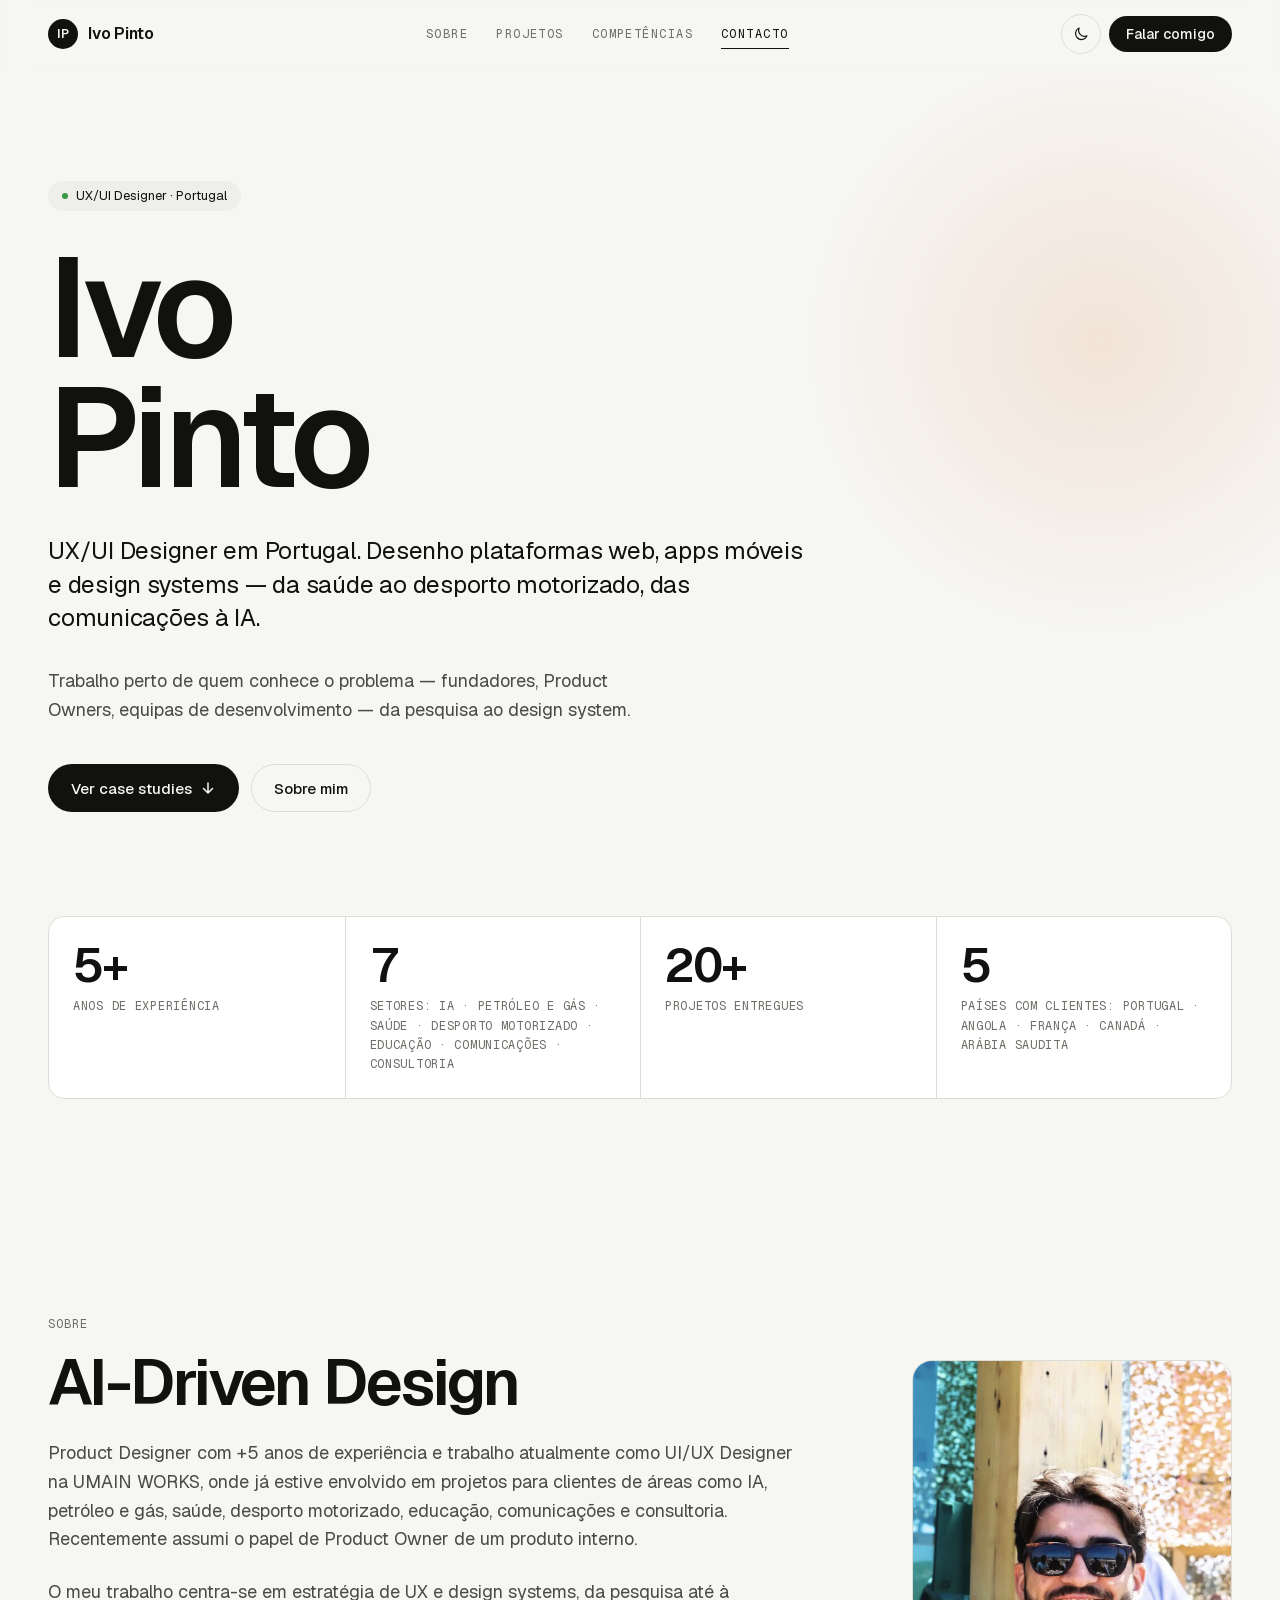
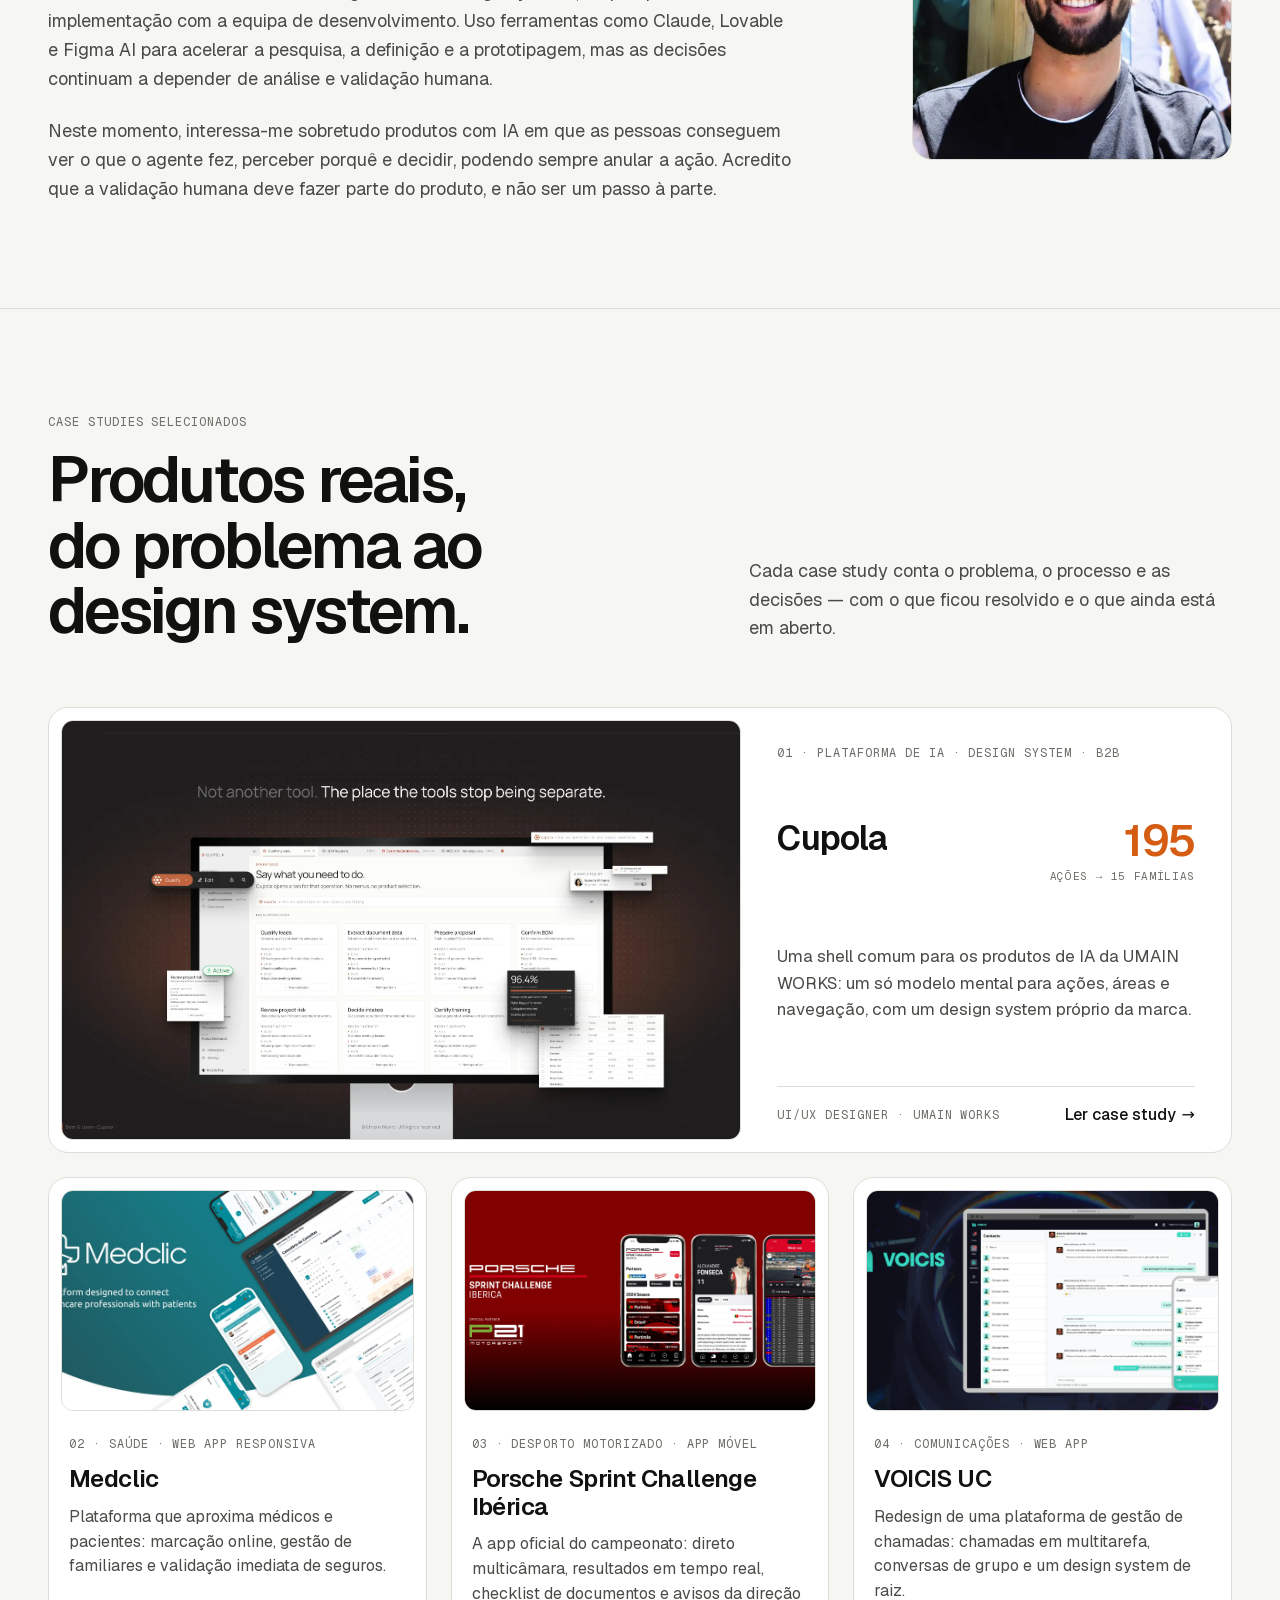
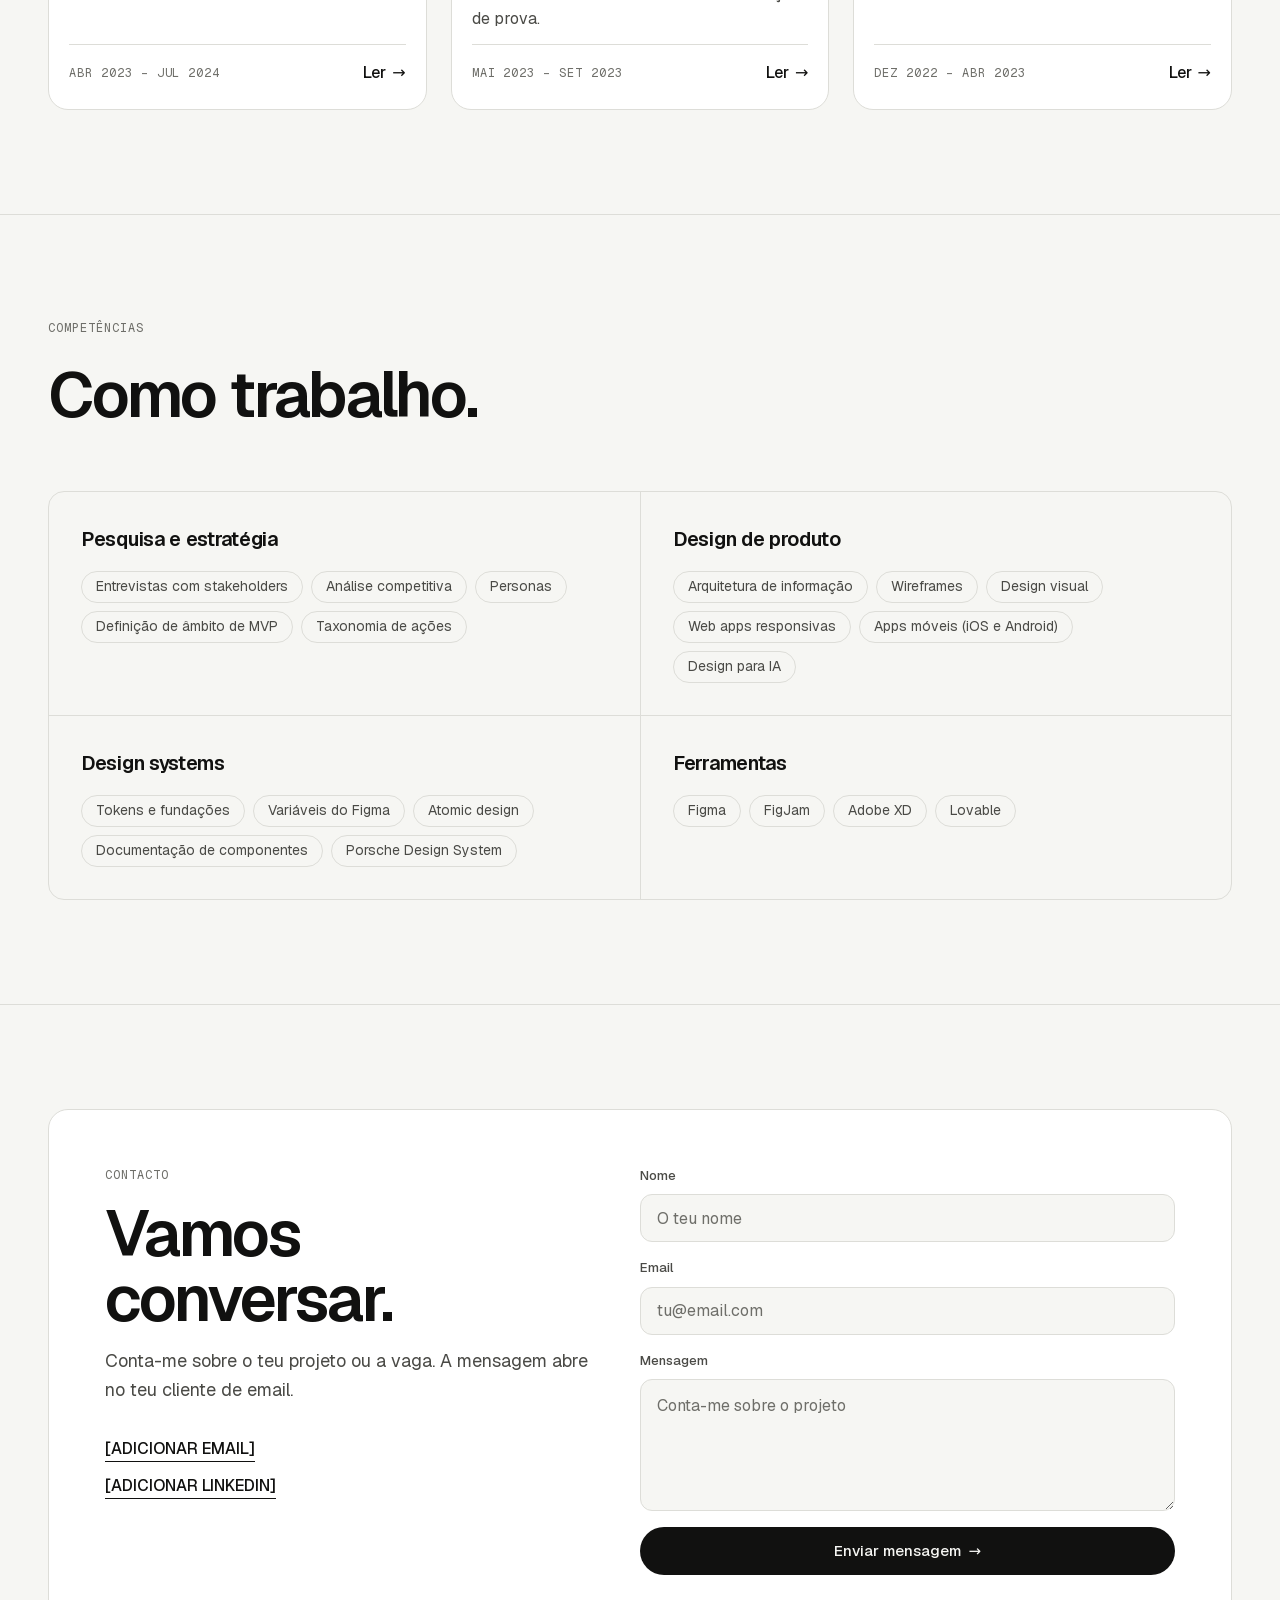
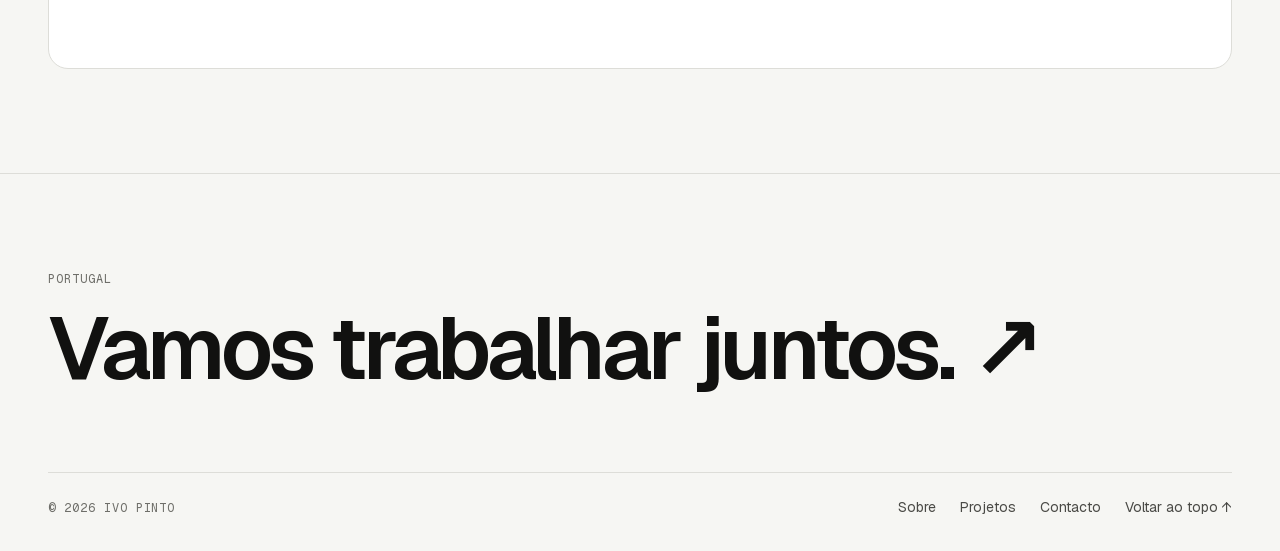
==== index.html @ 8e7e4ae0 "Indicadores do topo: países com clientes no lugar do Cupola Co-Authored-By: Claude Opus 5.5 <noreply" ====
<!doctype html>
<html lang="pt-PT">
<head>
  <meta charset="utf-8">
  <meta name="viewport" content="width=device-width, initial-scale=1">
  <title>Ivo Pinto — UX/UI Designer</title>
  <meta name="description" content="Portfólio de Ivo Pinto, UX/UI Designer em Portugal. Case studies de produto, plataformas e design systems.">
  <meta name="theme-color" content="#0A0A0A" media="(prefers-color-scheme: dark)">
  <meta name="theme-color" content="#F6F6F3" media="(prefers-color-scheme: light)">
  <meta property="og:title" content="Ivo Pinto — UX/UI Designer">
  <meta property="og:description" content="Case studies de produto, plataformas e design systems.">
  <meta property="og:type" content="website">
  <meta property="og:image" content="assets/img/cupola/01-capa.webp">
  <link rel="icon" href="assets/img/favicon.svg" type="image/svg+xml">
  <link rel="preload" href="assets/fonts/geist-latin.woff2" as="font" type="font/woff2" crossorigin>
  <script>
    document.documentElement.classList.add("js");
    try { var t = localStorage.getItem("theme"); if (t) document.documentElement.setAttribute("data-theme", t); } catch (e) {}
  </script>
  <link rel="stylesheet" href="assets/css/style.css">
</head>
<body>
  <a class="skip-link" href="#conteudo">Saltar para o conteúdo</a>
  <div class="progress" aria-hidden="true"></div>

  <header class="site-header">
    <nav class="nav container" aria-label="Principal">
      <a class="brand" href="index.html" aria-label="Ivo Pinto — início">
        <span class="brand__mark" aria-hidden="true">IP</span>
        <span>Ivo Pinto</span>
      </a>
      <ul class="nav__links" id="menu">
        <li><a href="#sobre">Sobre</a></li>
        <li><a href="#projetos">Projetos</a></li>
        <li><a href="#competencias">Competências</a></li>
        <li><a href="#contacto">Contacto</a></li>
      </ul>
      <div class="nav__actions">
        <button class="btn btn--icon theme-toggle" type="button" aria-label="Mudar tema">
          <svg class="icon-sun" viewBox="0 0 24 24" fill="none" stroke="currentColor" stroke-width="1.6" stroke-linecap="round" aria-hidden="true"><circle cx="12" cy="12" r="4"/><path d="M12 2v2M12 20v2M4.9 4.9l1.4 1.4M17.7 17.7l1.4 1.4M2 12h2M20 12h2M4.9 19.1l1.4-1.4M17.7 6.3l1.4-1.4"/></svg>
          <svg class="icon-moon" viewBox="0 0 24 24" fill="none" stroke="currentColor" stroke-width="1.6" stroke-linecap="round" stroke-linejoin="round" aria-hidden="true"><path d="M20 14.5A8 8 0 0 1 9.5 4a8 8 0 1 0 10.5 10.5Z"/></svg>
        </button>
        <button class="btn btn--icon menu-toggle" type="button" aria-controls="menu" aria-expanded="false" aria-label="Abrir menu">
          <svg viewBox="0 0 24 24" fill="none" stroke="currentColor" stroke-width="1.6" stroke-linecap="round" aria-hidden="true"><path d="M4 8h16M4 16h16"/></svg>
        </button>
        <a class="btn btn--primary btn--sm nav__cta" href="#contacto">Falar comigo</a>
      </div>
    </nav>
  </header>

  <main id="conteudo">
    <!-- Hero -->
    <section class="hero" aria-labelledby="hero-title">
      <div class="hero__glow" aria-hidden="true"></div>
      <div class="container hero__inner">
        <span class="badge rise" style="--d:.05s"><span class="dot" aria-hidden="true"></span>UX/UI Designer · Portugal</span>
        <h1 class="display" id="hero-title">
          <span class="line rise" style="--d:.12s">Ivo</span>
          <span class="line rise" style="--d:.22s">Pinto</span>
        </h1>
        <p class="lead hero__sub rise" style="--d:.34s">UX/UI Designer em Portugal. Desenho plataformas web, apps móveis e design systems — da saúde ao desporto motorizado, das comunicações à IA.</p>
        <p class="body-lg hero__desc rise" style="--d:.42s">Trabalho perto de quem conhece o problema — fundadores, Product Owners, equipas de desenvolvimento — da pesquisa ao design system.</p>
        <div class="hero__ctas rise" style="--d:.5s">
          <a class="btn btn--primary" href="#projetos">Ver case studies
            <svg viewBox="0 0 16 16" fill="none" stroke="currentColor" stroke-width="1.5" stroke-linecap="round" stroke-linejoin="round" aria-hidden="true"><path d="M8 3v10M3.5 8.5 8 13l4.5-4.5"/></svg>
          </a>
          <a class="btn btn--ghost" href="#sobre">Sobre mim</a>
        </div>

        <div class="reveal">
          <dl class="stats">
            <div class="stat"><dt class="stat__label">Anos de experiência</dt><dd class="stat__num">5+</dd></div>
            <div class="stat"><dt class="stat__label">Setores: IA · petróleo e gás · saúde · desporto motorizado · educação · comunicações · consultoria</dt><dd class="stat__num">7</dd></div>
            <div class="stat"><dt class="stat__label">Projetos entregues</dt><dd class="stat__num">20+</dd></div>
            <div class="stat"><dt class="stat__label">Países com clientes: Portugal · Angola · França · Canadá · Arábia Saudita</dt><dd class="stat__num">5</dd></div>
          </dl>
        </div>
      </div>
    </section>

    <!-- Sobre -->
    <section class="section" id="sobre" aria-labelledby="sobre-title">
      <div class="container about">
        <div class="about__text reveal">
          <p class="eyebrow">Sobre</p>
          <h2 class="h1" id="sobre-title">AI-Driven Design</h2>
          <p class="body-lg">Product Designer com +5 anos de experiência e trabalho atualmente como UI/UX Designer na UMAIN WORKS, onde já estive envolvido em projetos para clientes de áreas como IA, petróleo e gás, saúde, desporto motorizado, educação, comunicações e consultoria. Recentemente assumi o papel de Product Owner de um produto interno.</p>
          <p class="body-lg">O meu trabalho centra-se em estratégia de UX e design systems, da pesquisa até à implementação com a equipa de desenvolvimento. Uso ferramentas como Claude, Lovable e Figma AI para acelerar a pesquisa, a definição e a prototipagem, mas as decisões continuam a depender de análise e validação humana.</p>
          <p class="body-lg">Neste momento, interessa-me sobretudo produtos com IA em que as pessoas conseguem ver o que o agente fez, perceber porquê e decidir, podendo sempre anular a ação. Acredito que a validação humana deve fazer parte do produto, e não ser um passo à parte.</p>
        </div>
        <figure class="about__photo reveal" style="--d:.1s">
          <img src="assets/img/ivo-pinto.webp" width="960" height="1200" loading="lazy" decoding="async" alt="Ivo Pinto, a sorrir, de óculos de sol e t-shirt escura, ao ar livre.">
        </figure>
      </div>
    </section>

    <!-- Projetos -->
    <section class="section" id="projetos" aria-labelledby="projetos-title">
      <div class="container">
        <div class="section__head section__head--split reveal">
          <div>
            <p class="eyebrow">Case studies selecionados</p>
            <h2 class="h1" id="projetos-title" style="margin-top:16px">Produtos reais, do problema ao design system.</h2>
          </div>
          <p class="body-lg">Cada case study conta o problema, o processo e as decisões — com o que ficou resolvido e o que ainda está em aberto.</p>
        </div>

        <div class="projects">
          <a class="project-card project-card--feature reveal" href="projetos/cupola.html">
            <div class="project-card__media">
              <img src="assets/img/cupola/09-ia-plataforma.webp" width="1920" height="1080" loading="lazy" decoding="async"
                   alt="Ecrã do Cupola com o pedido «Say what you need to do», os módulos disponíveis e um painel com 96,4% de confiança.">
            </div>
            <div class="project-card__body">
              <div class="project-card__top">
                <p class="label">01 · Plataforma de IA · Design system · B2B</p>
              </div>
              <div class="project-card__top">
                <h3 class="project-card__title">Cupola</h3>
                <div class="project-card__metric"><strong>195</strong><span>ações → 15 famílias</span></div>
              </div>
              <p class="project-card__desc">Uma shell comum para os produtos de IA da UMAIN WORKS: um só modelo mental para ações, áreas e navegação, com um design system próprio da marca.</p>
              <div class="project-card__foot">
                <span class="label">UI/UX Designer · UMAIN WORKS</span>
                <span class="link-arrow project-card__cta">Ler case study <span class="arrow" aria-hidden="true">→</span></span>
              </div>
            </div>
          </a>

          <a class="project-card project-card--compact reveal" href="projetos/medclic.html" style="--d:.05s">
            <div class="project-card__media">
              <img src="assets/img/medclic/01-capa.webp" width="1920" height="960" loading="lazy" decoding="async"
                   alt="Capa do Medclic com ecrãs da plataforma em portátil, tablet e telemóvel.">
            </div>
            <div class="project-card__body">
              <p class="label">02 · Saúde · Web app responsiva</p>
              <h3 class="project-card__title">Medclic</h3>
              <p class="project-card__desc">Plataforma que aproxima médicos e pacientes: marcação online, gestão de familiares e validação imediata de seguros.</p>
              <div class="project-card__foot">
                <span class="label">Abr 2023 – Jul 2024</span>
                <span class="link-arrow project-card__cta">Ler <span class="arrow" aria-hidden="true">→</span></span>
              </div>
            </div>
          </a>

          <a class="project-card project-card--compact reveal" href="projetos/porsche-sprint-challenge.html" style="--d:.1s">
            <div class="project-card__media">
              <img src="assets/img/porsche/01-capa.webp" width="1920" height="1005" loading="lazy" decoding="async"
                   alt="Capa do Porsche Sprint Challenge Ibérica com três ecrãs da app sobre fundo vermelho.">
            </div>
            <div class="project-card__body">
              <p class="label">03 · Desporto motorizado · App móvel</p>
              <h3 class="project-card__title">Porsche Sprint Challenge Ibérica</h3>
              <p class="project-card__desc">A app oficial do campeonato: direto multicâmara, resultados em tempo real, checklist de documentos e avisos da direção de prova.</p>
              <div class="project-card__foot">
                <span class="label">Mai 2023 – Set 2023</span>
                <span class="link-arrow project-card__cta">Ler <span class="arrow" aria-hidden="true">→</span></span>
              </div>
            </div>
          </a>

          <a class="project-card project-card--compact reveal" href="projetos/voicis.html" style="--d:.15s">
            <div class="project-card__media">
              <img src="assets/img/voicis/01-capa.webp" width="1909" height="985" loading="lazy" decoding="async"
                   alt="Capa do VOICIS com a nova interface num portátil e num telemóvel.">
            </div>
            <div class="project-card__body">
              <p class="label">04 · Comunicações · Web app</p>
              <h3 class="project-card__title">VOICIS UC</h3>
              <p class="project-card__desc">Redesign de uma plataforma de gestão de chamadas: chamadas em multitarefa, conversas de grupo e um design system de raiz.</p>
              <div class="project-card__foot">
                <span class="label">Dez 2022 – Abr 2023</span>
                <span class="link-arrow project-card__cta">Ler <span class="arrow" aria-hidden="true">→</span></span>
              </div>
            </div>
          </a>
        </div>
      </div>
    </section>

    <!-- Competências -->
    <section class="section" id="competencias" aria-labelledby="competencias-title">
      <div class="container">
        <div class="section__head reveal">
          <p class="eyebrow">Competências</p>
          <h2 class="h1" id="competencias-title">Como trabalho.</h2>
        </div>
        <div class="capabilities reveal">
          <div class="cap">
            <h3 class="cap__title">Pesquisa e estratégia</h3>
            <ul>
              <li class="tag">Entrevistas com stakeholders</li>
              <li class="tag">Análise competitiva</li>
              <li class="tag">Personas</li>
              <li class="tag">Definição de âmbito de MVP</li>
              <li class="tag">Taxonomia de ações</li>
            </ul>
          </div>
          <div class="cap">
            <h3 class="cap__title">Design de produto</h3>
            <ul>
              <li class="tag">Arquitetura de informação</li>
              <li class="tag">Wireframes</li>
              <li class="tag">Design visual</li>
              <li class="tag">Web apps responsivas</li>
              <li class="tag">Apps móveis (iOS e Android)</li>
              <li class="tag">Design para IA</li>
            </ul>
          </div>
          <div class="cap">
            <h3 class="cap__title">Design systems</h3>
            <ul>
              <li class="tag">Tokens e fundações</li>
              <li class="tag">Variáveis do Figma</li>
              <li class="tag">Atomic design</li>
              <li class="tag">Documentação de componentes</li>
              <li class="tag">Porsche Design System</li>
            </ul>
          </div>
          <div class="cap">
            <h3 class="cap__title">Ferramentas</h3>
            <ul>
              <li class="tag">Figma</li>
              <li class="tag">FigJam</li>
              <li class="tag">Adobe XD</li>
              <li class="tag">Lovable</li>
            </ul>
          </div>
        </div>
      </div>
    </section>

    <!-- Contacto -->
    <section class="section" id="contacto" aria-labelledby="contacto-title">
      <div class="container">
        <div class="contact reveal">
          <div class="contact__intro">
            <p class="eyebrow">Contacto</p>
            <h2 class="h1" id="contacto-title">Vamos conversar.</h2>
            <p class="body-lg">Conta-me sobre o teu projeto ou a vaga. A mensagem abre no teu cliente de email.</p>
            <!-- EDITAR: substituir pelos teus links reais -->
            <ul class="contact__list">
              <li><a href="#" data-placeholder>[ADICIONAR EMAIL]</a></li>
              <li><a href="#" data-placeholder>[ADICIONAR LINKEDIN]</a></li>
            </ul>
          </div>
          <!-- EDITAR: colocar o teu email em data-email -->
          <form class="form" data-email="" novalidate>
            <label class="field">Nome
              <input name="nome" type="text" autocomplete="name" required placeholder="O teu nome">
            </label>
            <label class="field">Email
              <input name="email" type="email" autocomplete="email" required placeholder="tu@email.com">
            </label>
            <label class="field">Mensagem
              <textarea name="mensagem" rows="4" required placeholder="Conta-me sobre o projeto"></textarea>
            </label>
            <button class="btn btn--primary" type="submit">Enviar mensagem <span aria-hidden="true">→</span></button>
            <p class="form__status" role="status" aria-live="polite"></p>
          </form>
        </div>
      </div>
    </section>
  </main>

  <footer class="site-footer">
    <div class="container">
      <p class="eyebrow">Portugal</p>
      <a class="footer__big" href="#contacto">Vamos trabalhar juntos. <span aria-hidden="true">↗</span></a>
      <div class="footer__bar">
        <span class="label">© <span data-year>2026</span> Ivo Pinto</span>
        <ul class="footer__nav">
          <li><a href="#sobre">Sobre</a></li>
          <li><a href="#projetos">Projetos</a></li>
          <li><a href="#contacto">Contacto</a></li>
          <li><a href="#conteudo">Voltar ao topo ↑</a></li>
        </ul>
      </div>
    </div>
  </footer>

  <script src="assets/js/main.js" defer></script>
</body>
</html>
---- assets/css/style.css ----
/* ==========================================================================
   Ivo Pinto — Portfólio
   Tokens do design system (Claude Design · "Fundamentos e componentes" v1.0)
   ========================================================================== */

@font-face {
  font-family: "Geist";
  font-style: normal;
  font-weight: 400 700;
  font-display: swap;
  src: url("../fonts/geist-latin.woff2") format("woff2");
  unicode-range: U+0000-00FF, U+0131, U+0152-0153, U+02BB-02BC, U+02C6, U+02DA, U+02DC, U+0304, U+0308, U+0329, U+2000-206F, U+20AC, U+2122, U+2191, U+2193, U+2212, U+2215, U+FEFF, U+FFFD;
}
@font-face {
  font-family: "Geist";
  font-style: normal;
  font-weight: 400 700;
  font-display: swap;
  src: url("../fonts/geist-latin-ext.woff2") format("woff2");
  unicode-range: U+0100-02BA, U+02BD-02C5, U+02C7-02CC, U+02CE-02D7, U+02DD-02FF, U+0304, U+0308, U+0329, U+1D00-1DBF, U+1E00-1E9F, U+1EF2-1EFF, U+2020, U+20A0-20AB, U+20AD-20C4, U+2113, U+2C60-2C7F, U+A720-A7FF;
}
@font-face {
  font-family: "Geist Mono";
  font-style: normal;
  font-weight: 400 500;
  font-display: swap;
  src: url("../fonts/geist-mono-latin.woff2") format("woff2");
  unicode-range: U+0000-00FF, U+0131, U+0152-0153, U+02BB-02BC, U+02C6, U+02DA, U+02DC, U+0304, U+0308, U+0329, U+2000-206F, U+20AC, U+2122, U+2191, U+2193, U+2212, U+2215, U+FEFF, U+FFFD;
}
@font-face {
  font-family: "Geist Mono";
  font-style: normal;
  font-weight: 400 500;
  font-display: swap;
  src: url("../fonts/geist-mono-latin-ext.woff2") format("woff2");
  unicode-range: U+0100-02BA, U+02BD-02C5, U+02C7-02CC, U+02CE-02D7, U+02DD-02FF, U+0304, U+0308, U+0329, U+1D00-1DBF, U+1E00-1E9F, U+1EF2-1EFF, U+2020, U+20A0-20AB, U+20AD-20C4, U+2113, U+2C60-2C7F, U+A720-A7FF;
}

/* ---------- Tokens: escuro (por omissão) ---------- */
:root {
  color-scheme: dark;
  --bg: #0A0A0A;
  --surface: #141413;
  --surface2: #1C1C1A;
  --line: #262624;
  --muted: #8E8E89;
  --text2: #B0B0AA;
  --fg: #EDEDEA;
  --inv: #0A0A0A;
  --accent: #F0874A;
  --accent: oklch(0.74 0.16 45);
  --ok: #5FD07A;
  --ok: oklch(0.78 0.16 145);

  --font-sans: "Geist", system-ui, -apple-system, "Segoe UI", sans-serif;
  --font-mono: "Geist Mono", ui-monospace, "SFMono-Regular", Menlo, monospace;

  /* Espaçamento base 4px: 4, 8, 12, 16, 24, 32, 48, 64, 104 */
  --s1: 4px; --s2: 8px; --s3: 12px; --s4: 16px; --s5: 24px;
  --s6: 32px; --s7: 48px; --s8: 64px; --s9: 104px;

  --maxw: 1200px;
  --gutter: 16px;
  --pad: clamp(20px, 4vw, 48px);
  --header-h: 68px;

  --r-sm: 6px; --r-md: 12px; --r-lg: 16px; --r-xl: 20px; --r-pill: 999px;
  --ease: cubic-bezier(.2, .7, .2, 1);
}

/* ---------- Tokens: claro ---------- */
@media (prefers-color-scheme: light) {
  :root:not([data-theme="dark"]) {
    color-scheme: light;
    --bg: #F6F6F3; --surface: #FFFFFF; --surface2: #EEEEEA; --line: #DDDDD8;
    --muted: #6E6E69; --text2: #4A4A46; --fg: #111110; --inv: #F6F6F3;
    --accent: #CC6127; --accent: oklch(0.62 0.17 45);
    --ok: #2E9A4E; --ok: oklch(0.6 0.15 145);
  }
}
:root[data-theme="light"] {
  color-scheme: light;
  --bg: #F6F6F3; --surface: #FFFFFF; --surface2: #EEEEEA; --line: #DDDDD8;
  --muted: #6E6E69; --text2: #4A4A46; --fg: #111110; --inv: #F6F6F3;
  --accent: #CC6127; --accent: oklch(0.62 0.17 45);
  --ok: #2E9A4E; --ok: oklch(0.6 0.15 145);
}

/* ---------- Base ---------- */
*, *::before, *::after { box-sizing: border-box; }
html { -webkit-text-size-adjust: 100%; scroll-behavior: smooth; scroll-padding-top: calc(var(--header-h) + 24px); }
body {
  margin: 0;
  background: var(--bg);
  color: var(--fg);
  font-family: var(--font-sans);
  font-size: 16px;
  line-height: 1.55;
  -webkit-font-smoothing: antialiased;
  text-rendering: optimizeLegibility;
  transition: background-color .3s, color .3s;
  overflow-x: hidden;
}
img, video { display: block; max-width: 100%; height: auto; }
h1, h2, h3, h4, h5, h6, p, ul, ol, figure, blockquote { margin: 0; }
ul, ol { padding: 0; }
a { color: inherit; text-decoration: none; }
button { font: inherit; color: inherit; }
::selection { background: var(--accent); color: #0A0A0A; }

:focus-visible { outline: 2px solid var(--accent); outline-offset: 3px; border-radius: 4px; }

.skip-link {
  position: absolute; left: var(--s4); top: -100px; z-index: 100;
  padding: var(--s3) var(--s4); border-radius: var(--r-pill);
  background: var(--fg); color: var(--inv); font-weight: 500;
}
.skip-link:focus { top: var(--s4); }

.sr-only {
  position: absolute; width: 1px; height: 1px; padding: 0; margin: -1px;
  overflow: hidden; clip: rect(0 0 0 0); white-space: nowrap; border: 0;
}

.container { width: 100%; max-width: calc(var(--maxw) + 2 * var(--pad)); margin: 0 auto; padding-inline: var(--pad); }

/* ---------- Tipografia ---------- */
.label, .eyebrow {
  font-family: var(--font-mono);
  font-size: 12px;
  letter-spacing: 0.08em;
  text-transform: uppercase;
  color: var(--muted);
  font-weight: 400;
}
.display { font-size: clamp(56px, 11vw, 148px); font-weight: 600; letter-spacing: -0.045em; line-height: 0.92; }
.h1 { font-size: clamp(36px, 5.2vw, 64px); font-weight: 600; letter-spacing: -0.035em; line-height: 1.02; text-wrap: balance; }
.h2 { font-size: 24px; font-weight: 600; letter-spacing: -0.02em; line-height: 1.25; }
.lead { font-size: clamp(19px, 2vw, 24px); line-height: 1.4; letter-spacing: -0.01em; color: var(--fg); text-wrap: pretty; }
.body-lg { font-size: 18px; line-height: 1.6; color: var(--text2); text-wrap: pretty; }
.muted { color: var(--muted); }

/* ---------- Botões ---------- */
.btn {
  display: inline-flex; align-items: center; justify-content: center; gap: var(--s2);
  height: 48px; padding: 0 22px; border-radius: var(--r-pill);
  font-size: 15px; font-weight: 500; line-height: 1; white-space: nowrap;
  border: 1px solid transparent; cursor: pointer;
  transition: background-color .2s, color .2s, border-color .2s, transform .2s var(--ease);
}
.btn svg { width: 16px; height: 16px; flex: none; }
.btn--primary { background: var(--fg); color: var(--inv); }
.btn--primary:hover { background: var(--accent); color: #0A0A0A; }
.btn--ghost { border-color: var(--line); color: var(--fg); background: transparent; }
.btn--ghost:hover { border-color: var(--fg); }
.btn--sm { height: 36px; padding: 0 16px; font-size: 14px; }
.btn--icon { width: 40px; height: 40px; padding: 0; border-color: var(--line); background: transparent; }
.btn--icon:hover { border-color: var(--fg); }

.link-arrow { display: inline-flex; align-items: center; gap: 6px; font-weight: 500; }
.link-arrow .arrow { transition: transform .25s var(--ease); }
.link-arrow:hover { color: var(--accent); }
.link-arrow:hover .arrow { transform: translateX(3px); }

/* ---------- Tags ---------- */
.tag {
  display: inline-flex; align-items: center; height: 32px; padding: 0 14px;
  border-radius: var(--r-pill); border: 1px solid var(--line);
  font-size: 14px; color: var(--text2); background: transparent;
}
.badge {
  display: inline-flex; align-items: center; gap: var(--s2); height: 30px; padding: 0 14px;
  border-radius: var(--r-pill); background: var(--surface2); font-size: 13px; color: var(--fg);
}
.dot { width: 6px; height: 6px; border-radius: var(--r-pill); background: var(--ok); flex: none; }

/* ---------- Header / navegação ---------- */
.progress {
  position: fixed; inset: 0 0 auto 0; height: 2px; z-index: 60;
  background: var(--accent); transform-origin: 0 50%; transform: scaleX(0);
}
.site-header {
  position: sticky; top: 0; z-index: 50;
  background: color-mix(in srgb, var(--bg) 82%, transparent);
  -webkit-backdrop-filter: saturate(140%) blur(14px);
  backdrop-filter: saturate(140%) blur(14px);
  border-bottom: 1px solid transparent;
  transition: border-color .3s, background-color .3s;
}
.site-header.is-scrolled { border-bottom-color: var(--line); }
.nav { height: var(--header-h); display: flex; align-items: center; justify-content: space-between; gap: var(--s4); }
.brand { display: inline-flex; align-items: center; gap: 10px; font-weight: 600; letter-spacing: -0.01em; font-size: 16px; }
.brand__mark {
  width: 30px; height: 30px; border-radius: var(--r-pill); background: var(--fg); color: var(--inv);
  display: inline-flex; align-items: center; justify-content: center; font-size: 12px; font-weight: 600; letter-spacing: 0;
}
.nav__links { display: flex; gap: 28px; list-style: none; }
.nav__links a {
  position: relative; display: inline-block; padding: 6px 0;
  font-family: var(--font-mono); font-size: 12px; letter-spacing: 0.12em; text-transform: uppercase; color: var(--muted);
  transition: color .2s;
}
.nav__links a::after {
  content: ""; position: absolute; left: 0; right: 0; bottom: 0; height: 1px; background: currentColor;
  transform: scaleX(0); transform-origin: left; transition: transform .3s var(--ease);
}
.nav__links a:hover, .nav__links a[aria-current="true"], .nav__links a[aria-current="page"] { color: var(--fg); }
.nav__links a:hover::after, .nav__links a[aria-current="true"]::after, .nav__links a[aria-current="page"]::after { transform: scaleX(1); }
.nav__actions { display: flex; align-items: center; gap: var(--s2); }
.theme-toggle .icon-sun { display: none; }
.theme-toggle .icon-moon { display: block; }
:root[data-theme="dark"] .theme-toggle .icon-sun { display: block; }
:root[data-theme="dark"] .theme-toggle .icon-moon { display: none; }
.theme-toggle svg, .menu-toggle svg { width: 18px; height: 18px; }
.menu-toggle { display: none; }

@media (max-width: 860px) {
  .nav__links {
    position: fixed; inset: var(--header-h) 0 auto 0; z-index: 49;
    flex-direction: column; gap: 0; padding: var(--s2) var(--pad) var(--s6);
    background: var(--bg); border-bottom: 1px solid var(--line);
    visibility: hidden; opacity: 0; transform: translateY(-8px);
    transition: opacity .25s, transform .25s var(--ease), visibility 0s .25s;
  }
  .nav__links a { display: block; padding: var(--s4) 0; font-size: 14px; border-bottom: 1px solid var(--line); }
  .nav__links a::after { display: none; }
  .nav.is-open .nav__links { visibility: visible; opacity: 1; transform: none; transition: opacity .25s, transform .25s var(--ease); }
  .menu-toggle { display: inline-flex; }
  .nav__cta { display: none; }
}

/* ---------- Secções ---------- */
.section { padding-block: clamp(72px, 10vw, var(--s9)); }
.section + .section { border-top: 1px solid var(--line); }
.section__head { display: grid; gap: var(--s5); margin-bottom: clamp(40px, 6vw, 64px); }
@media (min-width: 900px) {
  .section__head--split { grid-template-columns: minmax(0, 1.4fr) minmax(0, 1fr); align-items: end; }
}

/* ---------- Hero ---------- */
.hero { position: relative; padding-top: clamp(48px, 9vw, 112px); padding-bottom: clamp(56px, 8vw, 96px); overflow: clip; }
.hero__glow {
  position: absolute; z-index: -1; pointer-events: none;
  width: min(820px, 90vw); aspect-ratio: 1; right: -18%; top: -12%;
  border-radius: 50%;
  background: radial-gradient(closest-side, color-mix(in oklch, var(--accent) 22%, transparent), transparent 72%);
  opacity: .55; filter: blur(10px);
  animation: glow 14s ease-in-out infinite alternate;
}
@keyframes glow { to { transform: translate(-6%, 8%) scale(1.08); } }
.hero__inner { display: flex; flex-direction: column; gap: clamp(24px, 3vw, 32px); }
.hero .display .line { display: block; }
.hero__inner > .badge { align-self: flex-start; }
.hero__sub { max-width: 760px; }
.hero__desc { max-width: 620px; }
.hero__ctas { display: flex; flex-wrap: wrap; gap: var(--s3); margin-top: var(--s2); }

/* Faixa de números */
.stats {
  display: grid; grid-template-columns: repeat(4, minmax(0, 1fr));
  border: 1px solid var(--line); border-radius: var(--r-lg); overflow: hidden;
  margin-top: clamp(48px, 6vw, 72px); background: var(--surface);
}
.stat { padding: var(--s5); display: flex; flex-direction: column; gap: var(--s2); min-width: 0; }
.stat + .stat { border-left: 1px solid var(--line); }
.stat__num { order: -1; margin: 0; font-size: clamp(36px, 4vw, 48px); font-weight: 600; letter-spacing: -0.03em; line-height: 1; font-variant-numeric: tabular-nums; }
.stat__label { font-family: var(--font-mono); font-size: 12px; letter-spacing: 0.06em; text-transform: uppercase; color: var(--muted); line-height: 1.6; }
.stats__caption { margin-top: var(--s3); font-size: 13px; color: var(--muted); }
@media (max-width: 760px) {
  .stats { grid-template-columns: repeat(2, minmax(0, 1fr)); }
  .stat:nth-child(3) { border-left: 0; }
  .stat:nth-child(n+3) { border-top: 1px solid var(--line); }
}

/* ---------- Cards de projeto ---------- */
.projects { display: grid; gap: var(--s5); grid-template-columns: repeat(12, minmax(0, 1fr)); }
.project-card {
  grid-column: span 12;
  display: grid; gap: var(--s5);
  padding: 12px 12px var(--s5);
  border: 1px solid var(--line); border-radius: var(--r-xl); background: var(--surface);
  transition: border-color .25s, transform .35s var(--ease);
}
.project-card:hover { border-color: var(--muted); transform: translateY(-3px); }
.project-card__media { overflow: hidden; border-radius: var(--r-md); border: 1px solid var(--line); aspect-ratio: 16 / 9; background: var(--surface2); }
.project-card__media img { width: 100%; height: 100%; object-fit: cover; transition: transform .8s var(--ease); }
.project-card:hover .project-card__media img { transform: scale(1.025); }
.project-card__body { display: grid; gap: var(--s3); padding: 0 var(--s3); }
.project-card__top { display: flex; justify-content: space-between; align-items: flex-start; gap: var(--s4); }
.project-card__title { font-size: clamp(26px, 3vw, 34px); font-weight: 600; letter-spacing: -0.025em; line-height: 1.15; }
.project-card__metric { text-align: right; flex: none; }
.project-card__metric strong { display: block; color: var(--accent); font-size: clamp(32px, 3.6vw, 44px); font-weight: 600; letter-spacing: -0.03em; line-height: 1; }
.project-card__metric span { font-family: var(--font-mono); font-size: 11px; letter-spacing: 0.06em; text-transform: uppercase; color: var(--muted); }
.project-card__desc { color: var(--text2); font-size: 17px; max-width: 720px; }
.project-card__foot {
  display: flex; justify-content: space-between; align-items: center; gap: var(--s4); flex-wrap: wrap;
  border-top: 1px solid var(--line); padding-top: var(--s4); margin-top: var(--s2);
}
.project-card__cta { color: var(--fg); }
.project-card:hover .project-card__cta { color: var(--accent); }
.project-card:hover .project-card__cta .arrow { transform: translateX(3px); }
@media (min-width: 960px) {
  .project-card--feature { grid-template-columns: minmax(0, 1.5fr) minmax(0, 1fr); align-items: stretch; padding: 12px; }
  .project-card--feature .project-card__media { aspect-ratio: auto; min-height: 420px; }
  .project-card--feature .project-card__body { padding: var(--s5) var(--s5) var(--s3) var(--s3); align-content: space-between; }
}
@media (min-width: 960px) {
  .project-card--compact { grid-column: span 4; }
}
.project-card--compact .project-card__title { font-size: 24px; }
.project-card--compact .project-card__desc { font-size: 16px; }
.project-card--compact { grid-template-rows: auto 1fr; }
.project-card--compact .project-card__body { padding: 0 var(--s2); display: flex; flex-direction: column; gap: var(--s3); }
.project-card--compact .project-card__foot { margin-top: auto; }
.project-card--compact .project-card__media { aspect-ratio: 16 / 10; }
.project-card--soon {
  grid-column: span 12; padding: var(--s6); min-height: 160px;
  display: flex; align-items: center; justify-content: space-between; gap: var(--s4); flex-wrap: wrap;
  border: 1px dashed var(--line); border-radius: var(--r-xl);
  background: repeating-linear-gradient(135deg, var(--surface2) 0 10px, transparent 10px 20px);
  color: var(--muted);
}
.project-card--soon p { font-size: 18px; color: var(--text2); }

/* ---------- Sobre ---------- */
.about { display: grid; gap: var(--s6); }
.about__text { display: grid; gap: var(--s5); align-content: center; }
.about__text .h1 { margin-top: calc(-1 * var(--s2)); }
.about__photo { width: 100%; max-width: 280px; }
.about__photo img, .about__placeholder { display: block; width: 100%; aspect-ratio: 4 / 5; object-fit: cover; border-radius: var(--r-xl); border: 1px solid var(--line); }
.about__placeholder {
  display: grid; place-items: center;
  background: repeating-linear-gradient(135deg, var(--surface2) 0 10px, transparent 10px 20px), var(--surface);
  font-family: var(--font-mono); font-size: 12px; letter-spacing: .08em; text-transform: uppercase; color: var(--muted);
}
@media (min-width: 900px) {
  .about { grid-template-columns: minmax(0, 2fr) minmax(0, 1fr); gap: var(--s8); align-items: center; }
  .about__photo { max-width: 320px; justify-self: end; }
}

/* ---------- Competências ---------- */
.capabilities { display: grid; grid-template-columns: repeat(2, minmax(0, 1fr)); border: 1px solid var(--line); border-radius: var(--r-lg); overflow: hidden; }
.cap { padding: clamp(24px, 3vw, 32px); display: grid; gap: var(--s4); align-content: start; }
.cap:nth-child(even) { border-left: 1px solid var(--line); }
.cap:nth-child(n+3) { border-top: 1px solid var(--line); }
.cap__title { font-size: 20px; font-weight: 600; letter-spacing: -0.015em; }
.cap ul { list-style: none; display: flex; flex-wrap: wrap; gap: var(--s2); }
@media (max-width: 760px) {
  .capabilities { grid-template-columns: 1fr; }
  .cap:nth-child(even) { border-left: 0; }
  .cap + .cap { border-top: 1px solid var(--line); }
}

/* ---------- Contacto ---------- */
.contact {
  display: grid; gap: var(--s7);
  border: 1px solid var(--line); border-radius: var(--r-xl); background: var(--surface);
  padding: clamp(24px, 5vw, 56px);
}
@media (min-width: 900px) { .contact { grid-template-columns: minmax(0, 1fr) minmax(0, 1.1fr); } }
.contact__intro { display: grid; gap: var(--s4); align-content: start; }
.contact__list { list-style: none; display: grid; gap: var(--s3); margin-top: var(--s4); }
.contact__list a { border-bottom: 1px solid currentColor; padding-bottom: 2px; font-weight: 500; }
.contact__list a:hover { color: var(--accent); }
.form { display: grid; gap: var(--s4); }
.field { display: grid; gap: var(--s2); font-size: 13px; font-weight: 500; color: var(--text2); }
.field input, .field textarea {
  width: 100%; height: 48px; padding: 0 var(--s4);
  border-radius: var(--r-md); border: 1px solid var(--line);
  background: var(--bg); color: var(--fg); font: 400 16px var(--font-sans);
  transition: border-color .2s;
}
.field textarea { height: auto; min-height: 132px; padding: 14px var(--s4); resize: vertical; line-height: 1.5; }
.field input::placeholder, .field textarea::placeholder { color: var(--muted); }
.field input:hover, .field textarea:hover { border-color: var(--muted); }
.field input:focus, .field textarea:focus { outline: none; border-color: var(--fg); box-shadow: 0 0 0 3px color-mix(in srgb, var(--accent) 35%, transparent); }
.form .btn { width: 100%; }
.form__status { min-height: 1.5em; font-size: 14px; color: var(--text2); }

/* ---------- Footer ---------- */
.site-footer { border-top: 1px solid var(--line); padding-block: clamp(56px, 8vw, 96px) var(--s6); }
.footer__big { display: inline-block; font-size: clamp(36px, 7vw, 88px); font-weight: 600; letter-spacing: -0.045em; line-height: 1; margin-top: var(--s4); transition: color .2s; }
.footer__big:hover { color: var(--accent); }
.footer__bar {
  display: flex; justify-content: space-between; align-items: center; gap: var(--s4); flex-wrap: wrap;
  margin-top: clamp(48px, 7vw, 80px); padding-top: var(--s5); border-top: 1px solid var(--line);
}
.footer__nav { display: flex; gap: var(--s5); flex-wrap: wrap; list-style: none; font-size: 14px; color: var(--text2); }
.footer__nav a:hover { color: var(--fg); }

/* ==========================================================================
   Case study
   ========================================================================== */
.cs-hero { padding-top: clamp(40px, 7vw, 88px); }
.back-link { display: inline-flex; align-items: center; gap: var(--s2); font-family: var(--font-mono); font-size: 12px; letter-spacing: 0.1em; text-transform: uppercase; color: var(--muted); }
.back-link:hover { color: var(--fg); }
.cs-title { font-size: clamp(56px, 10vw, 128px); font-weight: 600; letter-spacing: -0.045em; line-height: 0.95; margin-top: var(--s3); }
.cs-hero__inner { display: grid; gap: var(--s5); }
.cs-hero__inner .lead { max-width: 820px; }
.cs-meta {
  display: grid; grid-template-columns: repeat(4, minmax(0, 1fr)); gap: var(--s5);
  margin-top: clamp(32px, 4vw, 48px); padding-top: var(--s5); border-top: 1px solid var(--line);
}
.cs-meta dt { font-family: var(--font-mono); font-size: 12px; letter-spacing: 0.08em; text-transform: uppercase; color: var(--muted); margin-bottom: var(--s2); }
.cs-meta dd { margin: 0; color: var(--fg); font-size: 15px; line-height: 1.5; }
@media (max-width: 820px) { .cs-meta { grid-template-columns: repeat(2, minmax(0, 1fr)); } }
.cs-cover { margin-top: clamp(32px, 5vw, 56px); border-radius: var(--r-xl); overflow: hidden; border: 1px solid var(--line); }

/* Versão curta */
.summary {
  display: grid; margin-top: clamp(48px, 6vw, 80px);
  border: 1px solid var(--line); border-radius: var(--r-xl); background: var(--surface); overflow: hidden;
}
@media (min-width: 900px) { .summary { grid-template-columns: minmax(0, 2.2fr) minmax(0, 1fr); } }
.summary__main { padding: clamp(24px, 4vw, 40px); display: grid; gap: var(--s5); }
.summary__row { display: grid; gap: var(--s2); }
@media (min-width: 640px) { .summary__row { grid-template-columns: 140px minmax(0, 1fr); gap: var(--s5); } }
.summary__row p { font-size: 18px; line-height: 1.5; }
.summary__side { padding: clamp(24px, 4vw, 40px); display: flex; flex-direction: column; justify-content: flex-end; gap: var(--s2); border-top: 1px solid var(--line); }
@media (min-width: 900px) { .summary__side { border-top: 0; border-left: 1px solid var(--line); } }
.summary__num { font-size: clamp(64px, 8vw, 104px); font-weight: 600; letter-spacing: -0.05em; line-height: .9; color: var(--accent); }

/* Números (tabela de destaque) */
.cs-stats { grid-template-columns: repeat(5, minmax(0, 1fr)); margin-top: var(--s5); }
@media (max-width: 900px) {
  .cs-stats { grid-template-columns: repeat(2, minmax(0, 1fr)); }
  .cs-stats .stat:nth-child(odd) { border-left: 0; }
  .cs-stats .stat:nth-child(n+3) { border-top: 1px solid var(--line); }
  .cs-stats .stat:last-child { grid-column: span 2; }
}

/* Layout com índice */
.cs-layout { display: grid; gap: var(--s7); padding-block: clamp(64px, 8vw, 104px); }
@media (min-width: 1040px) { .cs-layout { grid-template-columns: 220px minmax(0, 1fr); gap: var(--s8); } }
.toc { display: none; }
@media (min-width: 1040px) {
  .toc { display: block; position: sticky; top: calc(var(--header-h) + 32px); align-self: start; }
}
.toc ol { list-style: none; margin-top: var(--s4); border-left: 1px solid var(--line); }
.toc a {
  display: block; padding: 6px 0 6px 16px; margin-left: -1px; border-left: 1px solid transparent;
  font-size: 14px; color: var(--muted); transition: color .2s, border-color .2s;
}
.toc a:hover { color: var(--fg); }
.toc a[aria-current="true"] { color: var(--fg); border-left-color: var(--accent); }

.cs-content { display: grid; gap: clamp(72px, 9vw, 112px); min-width: 0; }
.cs-section { display: grid; gap: var(--s5); max-width: 760px; }
.cs-section__num { font-family: var(--font-mono); font-size: 12px; letter-spacing: 0.08em; color: var(--muted); }
.cs-section h2 { font-size: clamp(30px, 4vw, 44px); font-weight: 600; letter-spacing: -0.03em; line-height: 1.1; text-wrap: balance; }
.cs-section h3 { font-size: 22px; font-weight: 600; letter-spacing: -0.015em; line-height: 1.3; margin-top: var(--s5); }
.cs-section p { font-size: 18px; line-height: 1.65; color: var(--text2); text-wrap: pretty; }
.cs-section p strong, .cs-section li strong { color: var(--fg); font-weight: 600; }
.cs-section > ul, .cs-section > ol { display: grid; gap: var(--s3); padding-left: 0; list-style: none; }
.cs-section > ul > li, .cs-section > ol > li { position: relative; padding-left: 28px; font-size: 17px; line-height: 1.6; color: var(--text2); }
.cs-section > ul > li::before { content: ""; position: absolute; left: 6px; top: .72em; width: 8px; height: 1px; background: var(--muted); }
.cs-section > ol { counter-reset: n; }
.cs-section > ol > li { counter-increment: n; }
.cs-section > ol > li::before { content: counter(n, decimal-leading-zero); position: absolute; left: 0; top: .2em; font-family: var(--font-mono); font-size: 12px; color: var(--muted); }
.cs-section a.inline { color: var(--fg); border-bottom: 1px solid currentColor; }
.cs-section a.inline:hover { color: var(--accent); }

.quote {
  border-left: 2px solid var(--accent); padding: var(--s1) 0 var(--s1) var(--s5);
  font-size: clamp(20px, 2.2vw, 24px); line-height: 1.45; letter-spacing: -0.01em; color: var(--fg);
}
.quote p { font-size: inherit; color: inherit; line-height: inherit; }
.quote p + p { margin-top: var(--s3); }

.figure { display: grid; gap: var(--s3); max-width: none; }
.figure--wide { width: 100%; }
.figure img, .figure video { width: 100%; border-radius: var(--r-lg); border: 1px solid var(--line); background: var(--surface2); }
.figure figcaption { font-size: 14px; color: var(--muted); }

.cards-steps { list-style: none; display: grid; gap: 0; border: 1px solid var(--line); border-radius: var(--r-lg); background: var(--surface); overflow: hidden; }
.cs-section .cards-steps li { padding: var(--s5); padding-left: 64px; }
.cs-section .cards-steps li + li { border-top: 1px solid var(--line); }
.cs-section .cards-steps li::before { left: var(--s5); top: calc(var(--s5) + .3em); }

/* Tabelas */
.table-wrap { overflow-x: auto; border: 1px solid var(--line); border-radius: var(--r-lg); background: var(--surface); }
.table { width: 100%; border-collapse: collapse; font-size: 16px; min-width: 520px; }
.table th, .table td { text-align: left; vertical-align: top; padding: var(--s4) var(--s5); line-height: 1.5; }
.table thead th { font-family: var(--font-mono); font-size: 12px; font-weight: 400; letter-spacing: 0.08em; text-transform: uppercase; color: var(--muted); border-bottom: 1px solid var(--line); }
.table tbody tr + tr td { border-top: 1px solid var(--line); }
.table td { color: var(--text2); }
.table td:first-child { color: var(--fg); }
.table--cols td:first-child { color: var(--text2); }
@media (max-width: 640px) {
  .table { min-width: 0; }
  .table thead { position: absolute; width: 1px; height: 1px; overflow: hidden; clip: rect(0 0 0 0); }
  .table tr, .table td { display: block; }
  .table tbody tr + tr td { border-top: 0; }
  .table tbody tr + tr { border-top: 1px solid var(--line); }
  .table td { padding: var(--s3) var(--s5); }
  .table td:first-child { padding-top: var(--s5); }
  .table td:last-child { padding-bottom: var(--s5); }
  .table td::before {
    content: attr(data-label); display: block; margin-bottom: var(--s1);
    font-family: var(--font-mono); font-size: 11px; letter-spacing: 0.08em; text-transform: uppercase; color: var(--muted);
  }
}

/* Callout, citações em grelha, cartões de destaque, galerias */
.callout {
  display: flex; gap: var(--s4); padding: var(--s5);
  border: 1px solid var(--line); border-radius: var(--r-lg); background: var(--surface);
}
.callout::before { content: ""; flex: none; width: 3px; border-radius: 2px; background: var(--accent); }
.cs-section .callout p { font-size: 17px; }
.callout-list { display: grid; gap: var(--s3); }

.quote-grid { display: grid; gap: var(--s4); grid-template-columns: repeat(auto-fit, minmax(min(100%, 320px), 1fr)); }
.quote-card {
  margin: 0; padding: var(--s5); border: 1px solid var(--line); border-radius: var(--r-lg); background: var(--surface);
  font-size: 17px; line-height: 1.55; color: var(--fg);
  border-left: 2px solid var(--accent);
}

.features { display: grid; gap: var(--s4); grid-template-columns: repeat(auto-fit, minmax(min(100%, 300px), 1fr)); }
.feature { padding: var(--s5); border: 1px solid var(--line); border-radius: var(--r-lg); background: var(--surface); display: grid; gap: var(--s2); align-content: start; }
.feature h4 { font-size: 17px; font-weight: 600; letter-spacing: -0.01em; line-height: 1.35; }
.cs-section .feature p { font-size: 16px; line-height: 1.6; }
.features--3 { grid-template-columns: repeat(auto-fit, minmax(min(100%, 220px), 1fr)); }

.gallery { display: grid; gap: var(--s4); grid-template-columns: repeat(2, minmax(0, 1fr)); align-items: start; }
.gallery a { display: block; border-radius: var(--r-lg); }
.gallery img { width: 100%; border-radius: var(--r-lg); border: 1px solid var(--line); background: var(--surface2); }
.gallery .span-2 { grid-column: span 2; }
@media (max-width: 560px) { .gallery { grid-template-columns: 1fr; } .gallery .span-2 { grid-column: auto; } }

.figure a { display: block; border-radius: var(--r-lg); }
.yes, .no, .part { font-family: var(--font-mono); font-size: 13px; white-space: nowrap; }
.yes { color: var(--ok); } .no { color: var(--muted); } .part { color: var(--accent); }
.table td small { display: block; margin-top: 4px; font-size: 13px; color: var(--muted); }

/* ==========================================================================
   Arquitetura de informação (sitemap simples por perfil)
   ========================================================================== */
.sitemap-tabs { display: grid; gap: var(--s5); }
.seg { display: inline-flex; justify-self: start; gap: 4px; padding: 4px; border: 1px solid var(--line); border-radius: var(--r-pill); }
.seg button {
  height: 34px; padding: 0 16px; border: 0; border-radius: var(--r-pill); background: transparent;
  color: var(--text2); font: 500 14px var(--font-sans); cursor: pointer; transition: background-color .2s, color .2s;
}
.seg button:hover { color: var(--fg); }
.seg button[aria-selected="true"] { background: var(--fg); color: var(--inv); }

.sitemap { display: grid; gap: var(--s6); padding: clamp(20px, 3vw, 36px); border: 1px solid var(--line); border-radius: var(--r-xl); background: var(--surface); }
.sitemap[hidden] { display: none; }
.sitemap__top { display: flex; flex-wrap: wrap; align-items: center; gap: var(--s3) var(--s4); }
.sitemap__page {
  display: inline-flex; align-items: center; height: 34px; padding: 0 16px; border-radius: var(--r-pill);
  background: var(--fg); color: var(--inv); font-size: 14px; font-weight: 500;
}
.cs-section .sitemap__who { font-size: 14px; color: var(--muted); }
.sitemap__group { display: grid; gap: var(--s3); }
.cs-section .sitemap__inline { font-size: 15px; color: var(--text2); }

.sitemap__cols { list-style: none; margin: 0; padding: 0; display: grid; grid-template-columns: repeat(auto-fit, minmax(min(100%, 190px), 1fr)); border-top: 1px solid var(--line); }
.sitemap__cols--4 { grid-template-columns: repeat(auto-fit, minmax(min(100%, 200px), 1fr)); }
.sitemap__col { padding: var(--s4) var(--s4) var(--s4) 0; border-bottom: 1px solid var(--line); display: grid; gap: 6px; align-content: start; }
.sitemap__col h5 { font-size: 15px; font-weight: 600; letter-spacing: -0.01em; line-height: 1.35; }
.cs-section .sitemap__col p { font-size: 14px; line-height: 1.5; color: var(--text2); }
.sitemap__col ul { list-style: none; margin: 4px 0 0; padding: 0; display: grid; gap: 8px; }
.cs-section .sitemap__col li { font-size: 14px; line-height: 1.45; color: var(--fg); }
.sitemap__col li small { display: block; font-size: 12.5px; color: var(--muted); }

.flow { list-style: none; margin: 0; padding: 0; display: grid; grid-template-columns: repeat(auto-fit, minmax(min(100%, 120px), 1fr)); gap: var(--s4); counter-reset: f; }
.flow li { position: relative; counter-increment: f; display: grid; gap: 6px; align-content: start; padding-top: 40px; }
.flow li::before {
  content: counter(f); position: absolute; top: 0; left: 0; width: 28px; height: 28px; border-radius: 50%;
  display: grid; place-items: center; background: var(--bg); border: 1px solid var(--line);
  font-family: var(--font-mono); font-size: 12px; color: var(--fg); z-index: 1;
}
.flow li:not(:last-child)::after { content: ""; position: absolute; top: 14px; left: 36px; right: calc(-1 * var(--s4) + 8px); height: 1px; background: var(--line); }
.flow li.is-key::before { background: var(--accent); border-color: var(--accent); color: #0A0A0A; }
.flow strong { font-size: 14px; font-weight: 600; line-height: 1.35; }
.cs-section .flow span { font-size: 13px; line-height: 1.45; color: var(--muted); }
@media (max-width: 640px) {
  .flow { grid-template-columns: 1fr; gap: var(--s3); }
  .flow li { padding: 2px 0 0 44px; min-height: 28px; }
  .flow li:not(:last-child)::after { top: 32px; bottom: calc(-1 * var(--s3) + 2px); left: 14px; right: auto; width: 1px; height: auto; }
}
.cs-section .sitemap-tabs .label { font-size: 12px; line-height: 1.5; color: var(--muted); }
.cs-section .sitemap__note { font-size: 13px; color: var(--muted); }

.cs-section--wide { max-width: none; }
.cs-section--wide > :not(.sitemap-tabs):not(.flowmap) { max-width: 760px; }

/* Diagrama de fluxo (nós em pílula, ícones e ligações) */
.flowmap {
  --fm-line: color-mix(in srgb, var(--fg) 28%, transparent);
  position: relative; container-type: inline-size; display: grid; gap: var(--s4);
  padding: clamp(16px, 2.4vw, 28px); border: 1px solid var(--line); border-radius: var(--r-xl);
  background:
    radial-gradient(60% 70% at 45% 0%, color-mix(in srgb, var(--accent) 10%, transparent), transparent 70%),
    var(--surface);
  overflow: hidden;
}
.flowmap__svg { display: block; width: 100%; height: auto; color: var(--fm-line); }
.fm-edge { fill: none; stroke: var(--fm-line); stroke-width: 1.3; }
.fm-edge--dash { stroke: var(--accent); stroke-dasharray: 4 5; }
.fm-node > rect { fill: var(--bg); stroke: var(--line); stroke-width: 1; }
.fm-node--main > rect { stroke: color-mix(in srgb, var(--fg) 35%, transparent); }
.fm-node--aside > rect { stroke-dasharray: 4 3; }
.fm-node text { font-family: var(--font-sans); font-size: 15px; font-weight: 500; fill: var(--fg); }
.fm-ico-bg { fill: var(--surface2); }
.fm-ico { fill: none; stroke: var(--fg); stroke-width: 1.3; stroke-linecap: round; stroke-linejoin: round; color: var(--fg); }
.fm-node--root > rect { fill: var(--accent); stroke: var(--accent); }
.fm-node--root text { fill: #0A0A0A; font-weight: 600; }
.fm-node--root .fm-ico-bg { fill: rgba(255, 255, 255, .35); }
.fm-node--root .fm-ico { stroke: #0A0A0A; color: #0A0A0A; }
.flowmap__legend { display: flex; flex-wrap: wrap; gap: var(--s2) var(--s5); list-style: none; margin: 0; padding: 0; }
.cs-section .flowmap__legend li { display: inline-flex; align-items: center; gap: var(--s2); font-size: 13px; color: var(--text2); }
.flowmap__legend i { display: inline-block; flex: none; }
.lg-root { width: 22px; height: 12px; border-radius: 6px; background: var(--accent); }
.lg-node { width: 22px; height: 12px; border-radius: 6px; border: 1px solid color-mix(in srgb, var(--fg) 35%, transparent); background: var(--bg); }
.lg-link { width: 24px; border-top: 1.5px dashed var(--accent); }
.lg-confirm { width: 16px; height: 16px; border-radius: 50%; background: var(--accent); color: #0A0A0A; font: 600 11px/16px var(--font-sans); font-style: normal; text-align: center; }
.fm-confirm circle { fill: var(--accent); }
.fm-confirm path { stroke: #0A0A0A; stroke-width: 1.8; stroke-linecap: round; fill: none; }
.flowmap[hidden] { display: none; }
/* Lista só para leitores de ecrã; o diagrama troca entre horizontal e vertical consoante o espaço */
.flowmap__list { position: absolute; width: 1px; height: 1px; overflow: hidden; clip: rect(0 0 0 0); white-space: nowrap; }
.flowmap__svg--tall { display: none; max-width: 420px; justify-self: center; }
@container (max-width: 760px) {
  .flowmap__svg--wide { display: none; }
  .flowmap__svg--tall { display: block; }
  .flowmap__legend { gap: var(--s2) var(--s4); }
}

.ia-source { font-size: 13px; color: var(--muted); }
.ia-source a { color: var(--text2); border-bottom: 1px solid currentColor; }
.ia-source a:hover { color: var(--accent); }

.next-project { border-top: 1px solid var(--line); padding-block: clamp(56px, 8vw, 96px); }
.next-project__link { display: grid; gap: var(--s3); }
.next-project__title { font-size: clamp(40px, 7vw, 88px); font-weight: 600; letter-spacing: -0.045em; line-height: 1; transition: color .2s; }
.next-project__link:hover .next-project__title { color: var(--accent); }

/* ---------- Animações de entrada ---------- */
.js .reveal { opacity: 0; transform: translateY(24px); transition: opacity .8s var(--ease), transform .8s var(--ease); transition-delay: var(--d, 0s); }
.js .reveal.is-visible { opacity: 1; transform: none; }
.js .hero .rise { opacity: 0; transform: translateY(40%); animation: rise 1s var(--ease) forwards; animation-delay: var(--d, 0s); }
@keyframes rise { to { opacity: 1; transform: none; } }

@media (prefers-reduced-motion: reduce) {
  html { scroll-behavior: auto; }
  *, *::before, *::after { animation-duration: .01ms !important; animation-iteration-count: 1 !important; transition-duration: .01ms !important; }
  .js .reveal, .js .hero .rise { opacity: 1; transform: none; animation: none; }
  .hero__glow { animation: none; }
  .project-card:hover, .project-card:hover .project-card__media img { transform: none; }
}

@media print {
  .site-header, .progress, .hero__glow, .toc { display: none !important; }
  .js .reveal { opacity: 1; transform: none; }
}
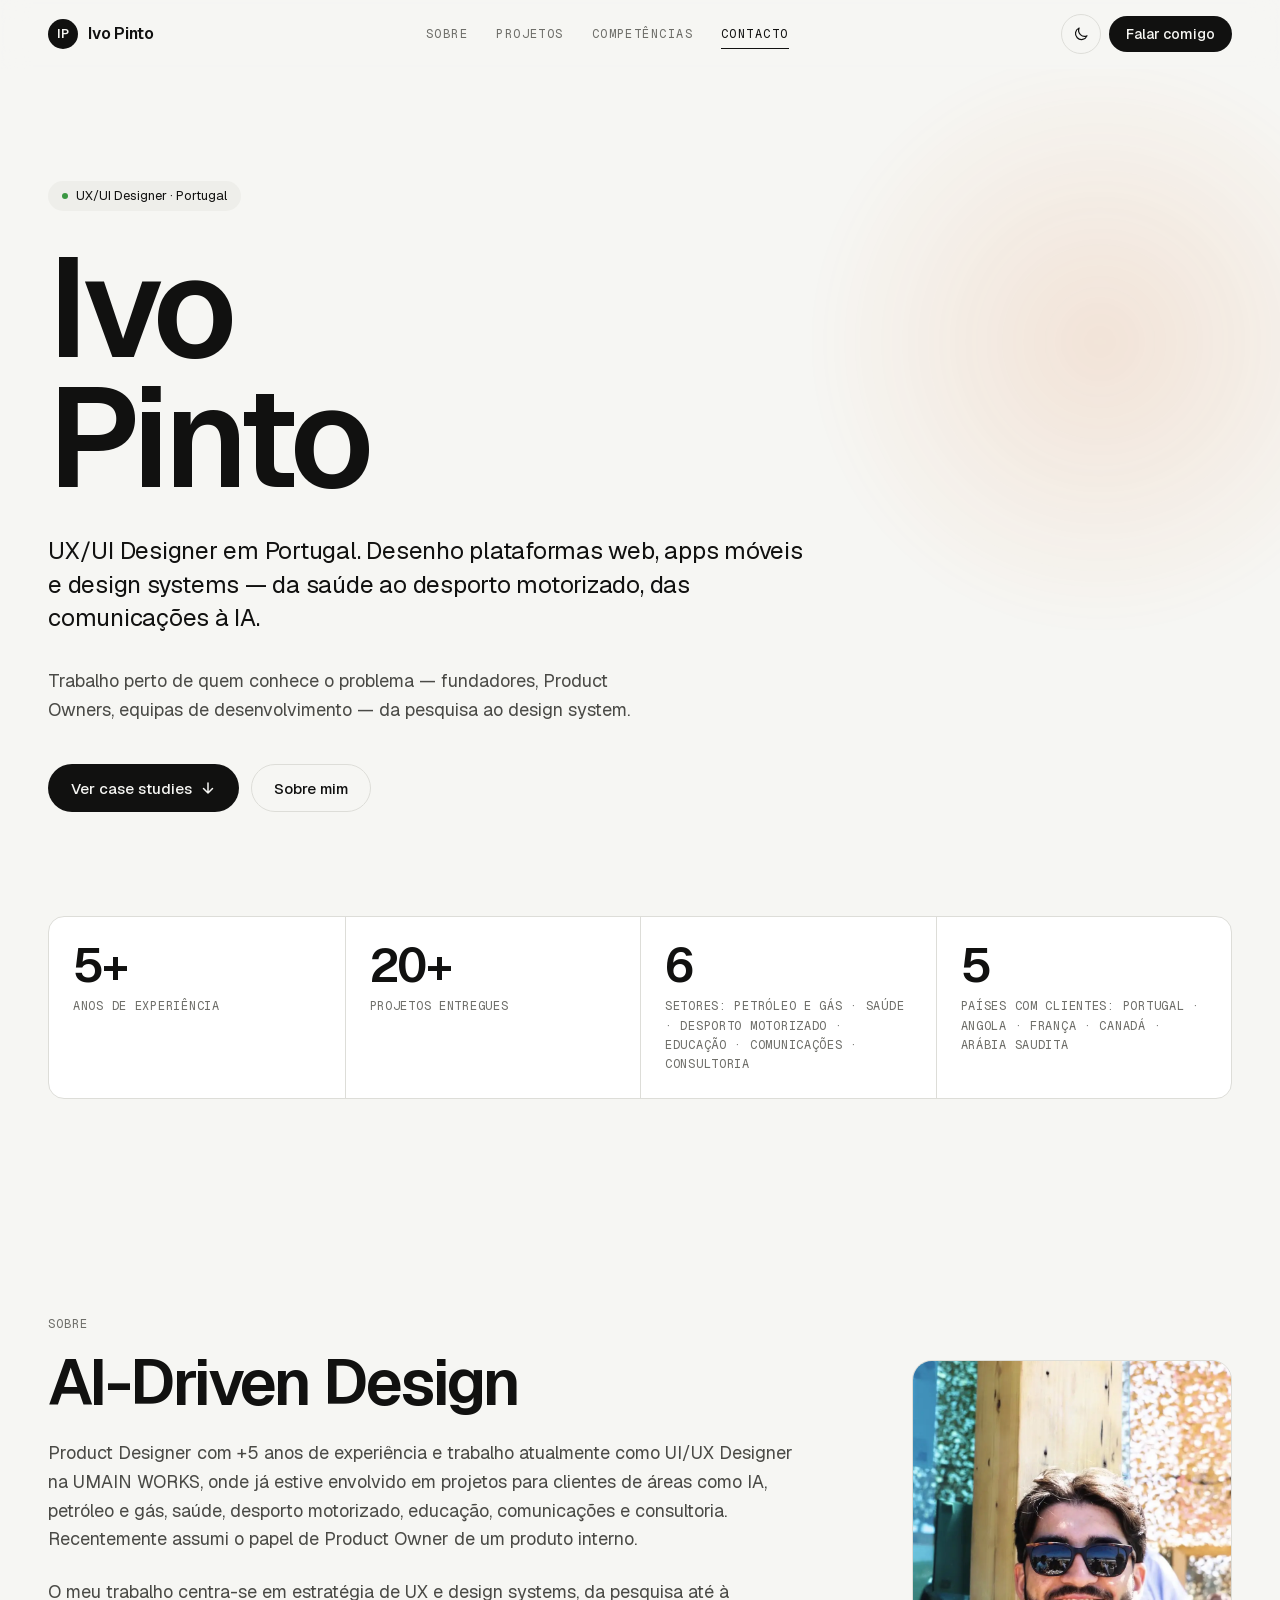
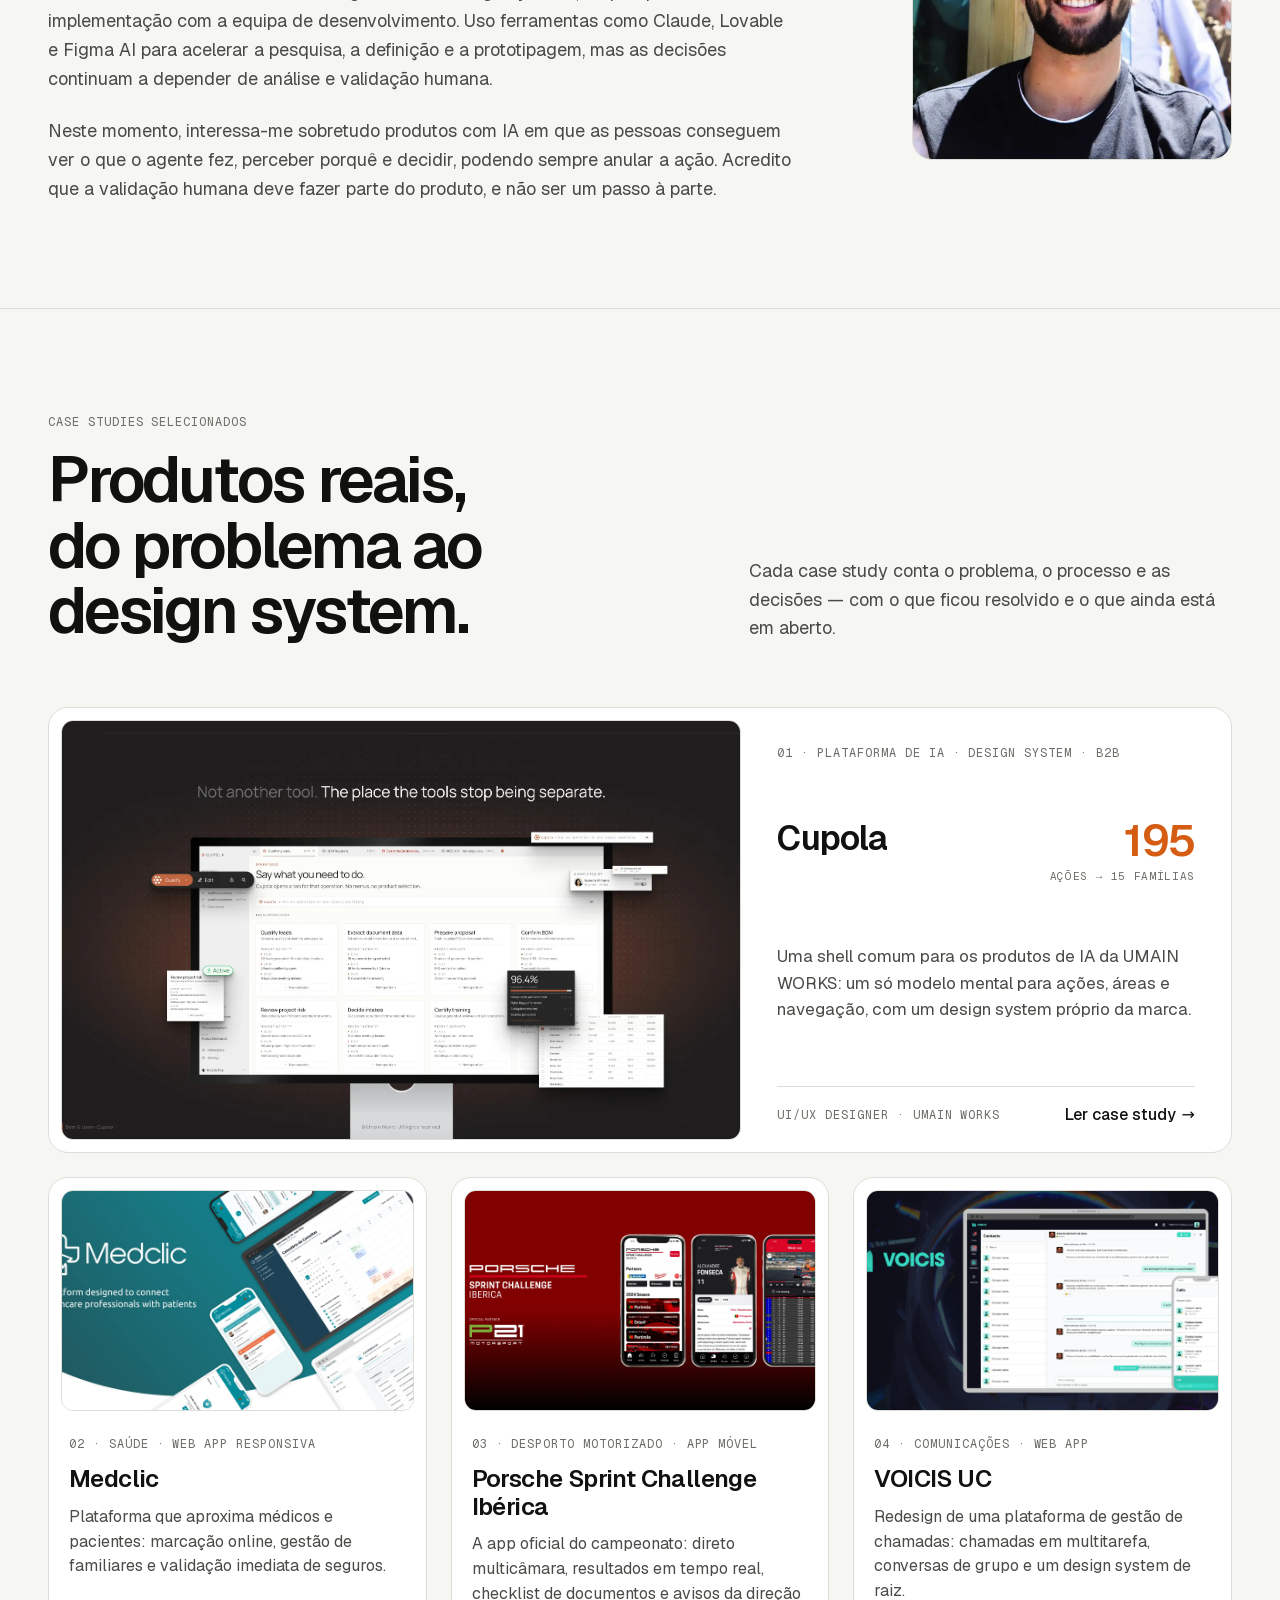
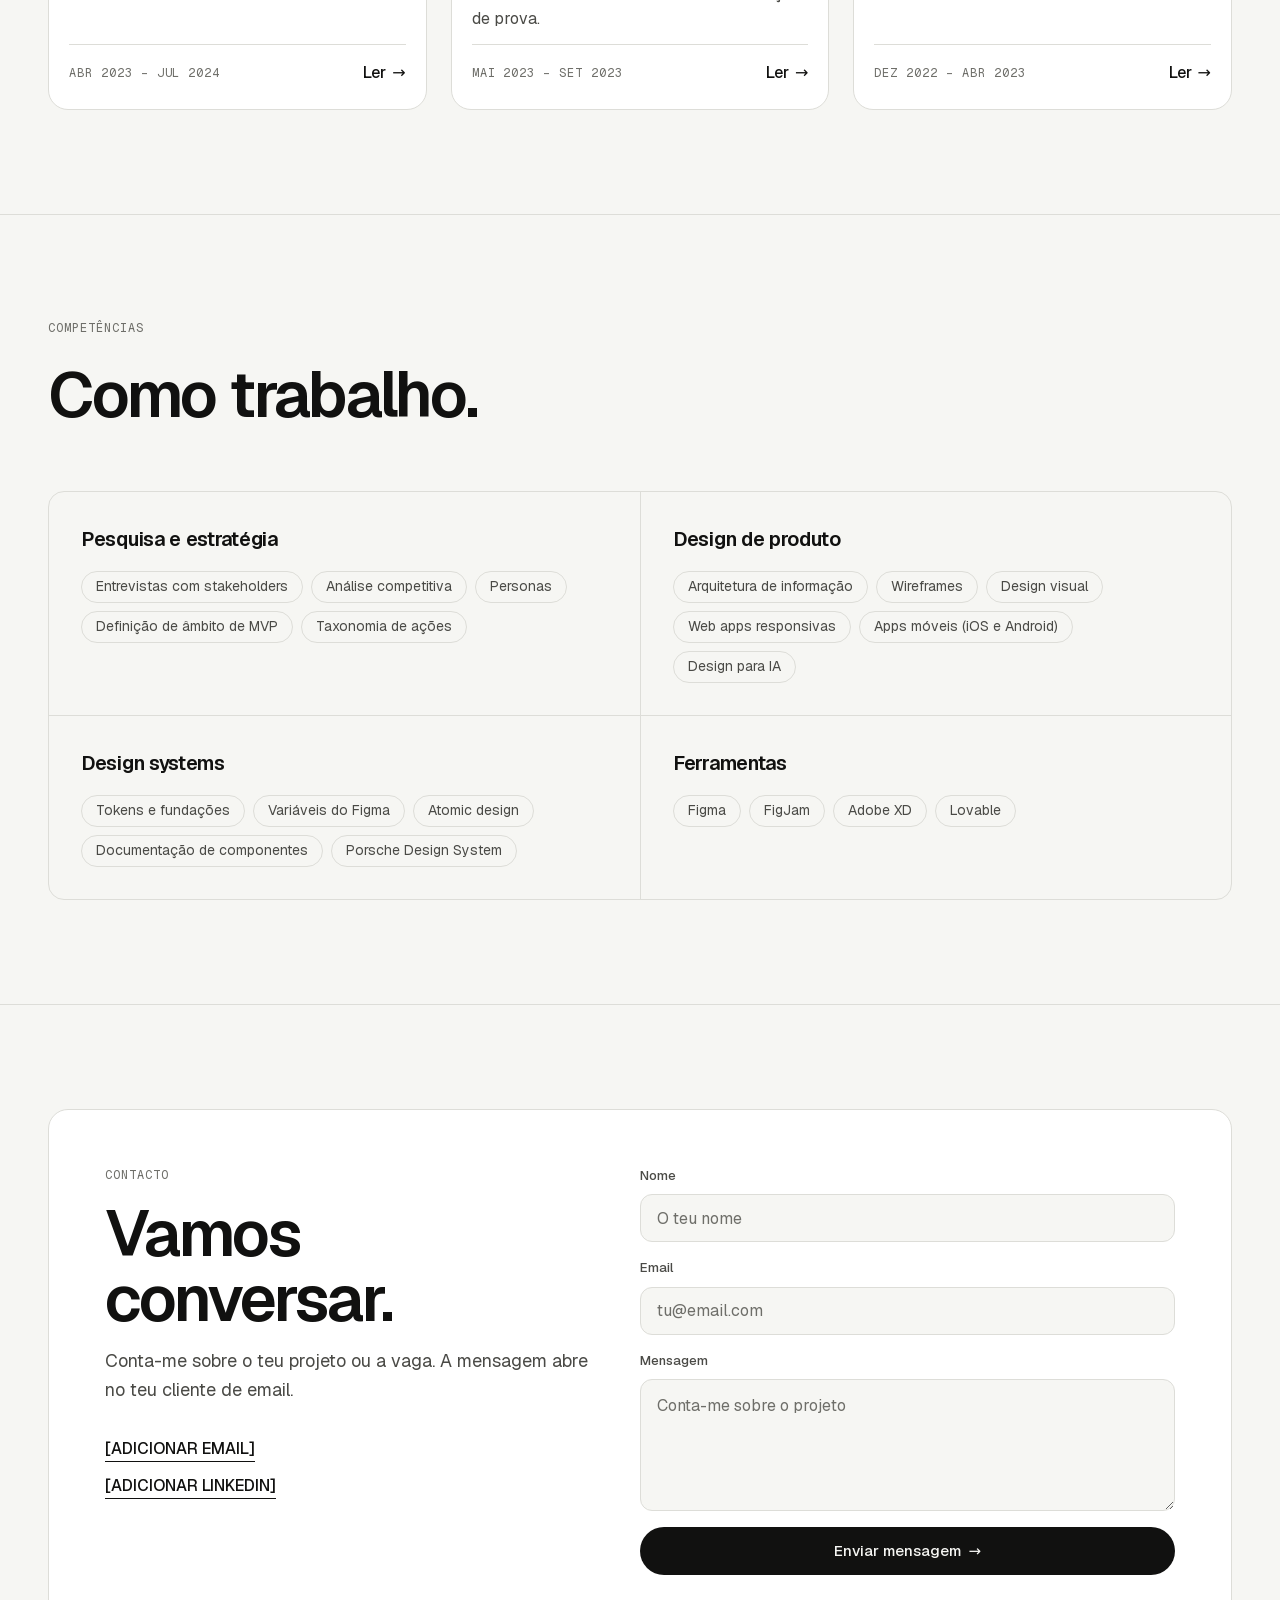
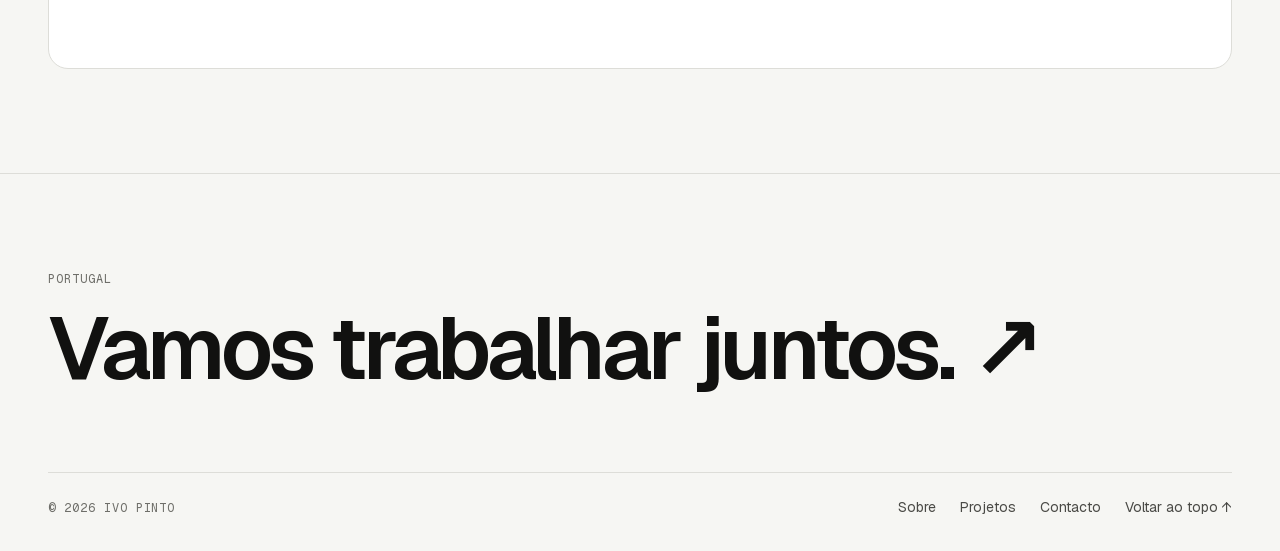
==== commit f1ea6656: "Indicadores: nova ordem e setores sem IA Co-Authored-By: Claude Opus 5.5 <noreply@anthropic.com> Cla" ====
--- a/index.html
+++ b/index.html
@@ -70,8 +70,8 @@
         <div class="reveal">
           <dl class="stats">
             <div class="stat"><dt class="stat__label">Anos de experiência</dt><dd class="stat__num">5+</dd></div>
-            <div class="stat"><dt class="stat__label">Setores: IA · petróleo e gás · saúde · desporto motorizado · educação · comunicações · consultoria</dt><dd class="stat__num">7</dd></div>
             <div class="stat"><dt class="stat__label">Projetos entregues</dt><dd class="stat__num">20+</dd></div>
+            <div class="stat"><dt class="stat__label">Setores: petróleo e gás · saúde · desporto motorizado · educação · comunicações · consultoria</dt><dd class="stat__num">6</dd></div>
             <div class="stat"><dt class="stat__label">Países com clientes: Portugal · Angola · França · Canadá · Arábia Saudita</dt><dd class="stat__num">5</dd></div>
           </dl>
         </div>
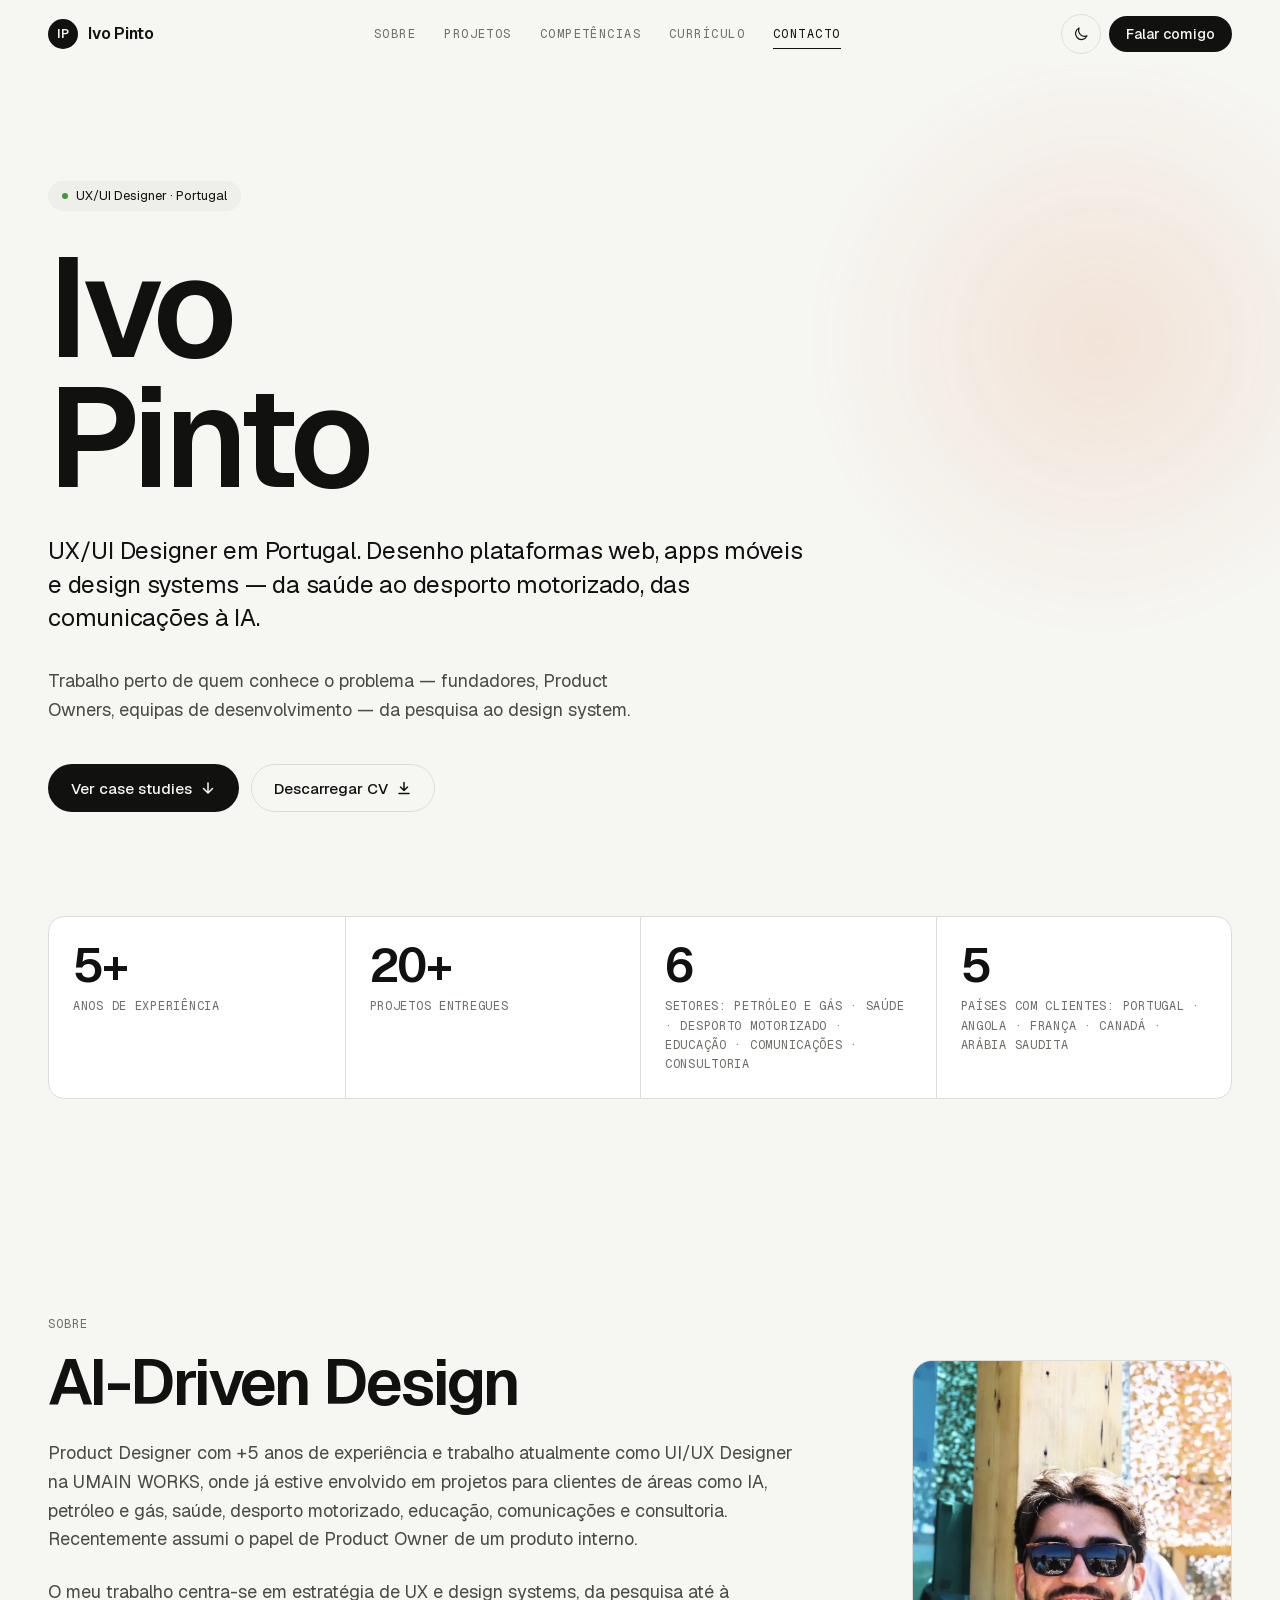
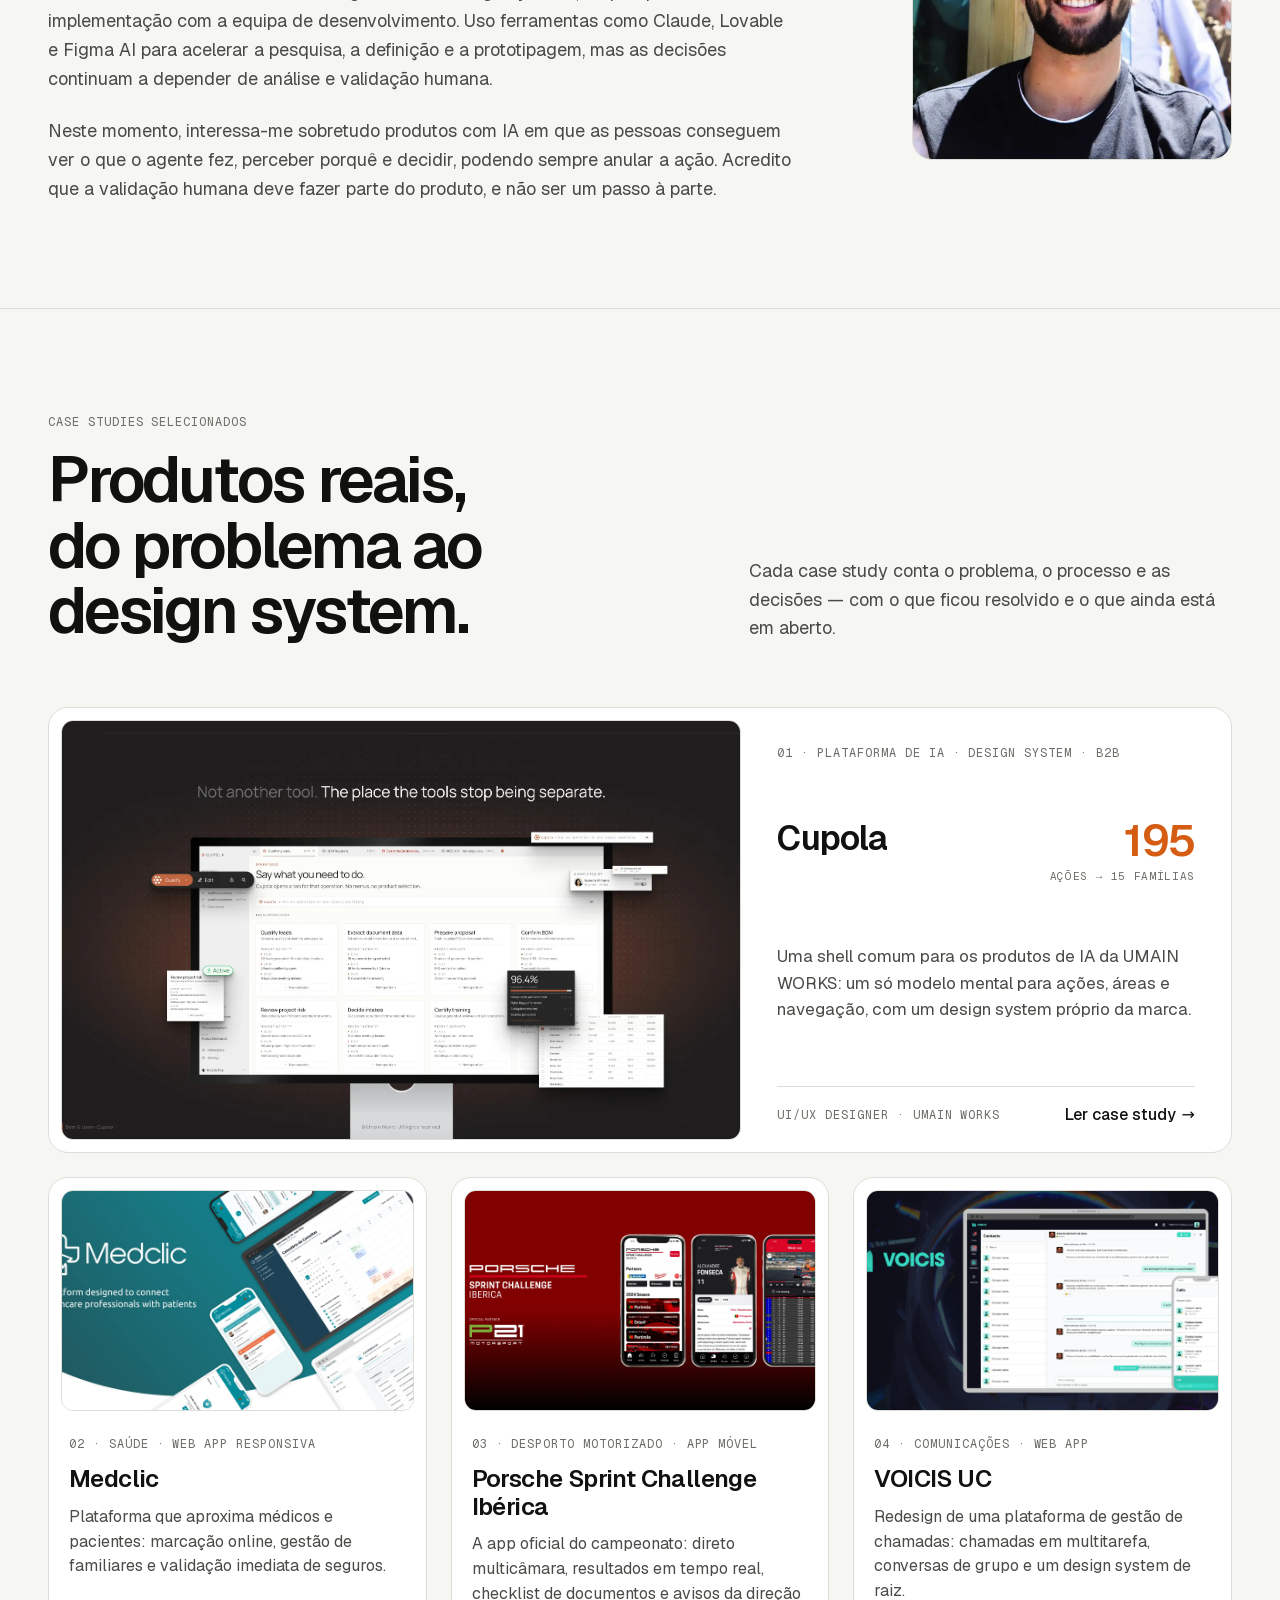
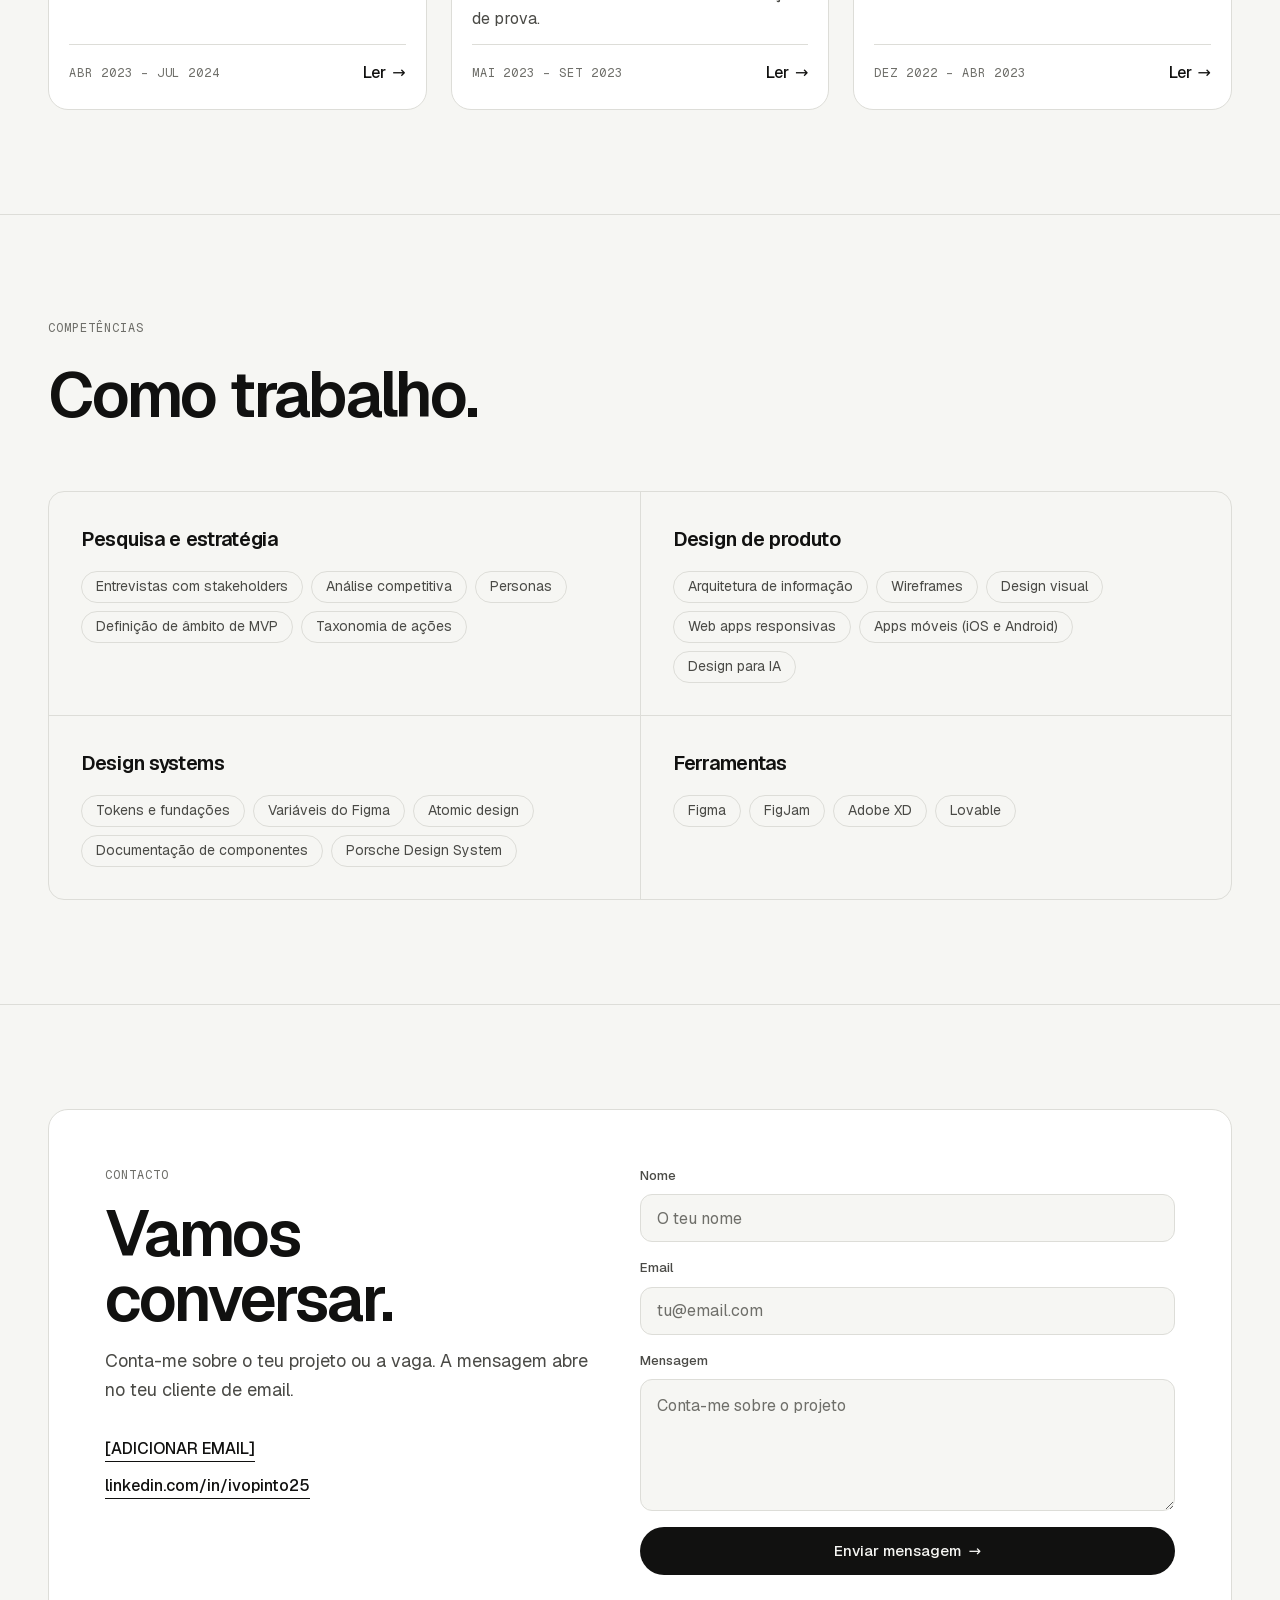
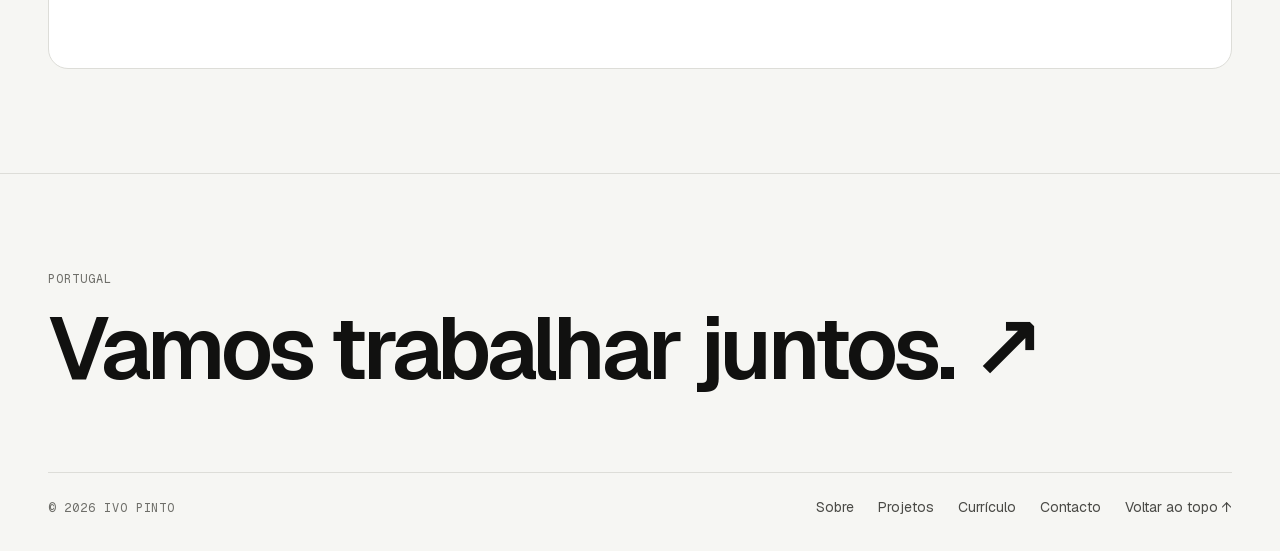
==== commit 0fc8e4e9: "Página de currículo e botão de download do CV Nova página com pré-visualização das duas páginas do C" ====
--- a/index.html
+++ b/index.html
@@ -33,6 +33,7 @@
         <li><a href="#sobre">Sobre</a></li>
         <li><a href="#projetos">Projetos</a></li>
         <li><a href="#competencias">Competências</a></li>
+        <li><a href="curriculo.html">Currículo</a></li>
         <li><a href="#contacto">Contacto</a></li>
       </ul>
       <div class="nav__actions">
@@ -64,7 +65,9 @@
           <a class="btn btn--primary" href="#projetos">Ver case studies
             <svg viewBox="0 0 16 16" fill="none" stroke="currentColor" stroke-width="1.5" stroke-linecap="round" stroke-linejoin="round" aria-hidden="true"><path d="M8 3v10M3.5 8.5 8 13l4.5-4.5"/></svg>
           </a>
-          <a class="btn btn--ghost" href="#sobre">Sobre mim</a>
+          <a class="btn btn--ghost" href="assets/cv/Ivo-Pinto-CV.pdf" download="Ivo-Pinto-CV.pdf">Descarregar CV
+            <svg viewBox="0 0 16 16" fill="none" stroke="currentColor" stroke-width="1.5" stroke-linecap="round" stroke-linejoin="round" aria-hidden="true"><path d="M8 2.5v8M4.5 7 8 10.5 11.5 7M3 13.5h10"/></svg>
+          </a>
         </div>
 
         <div class="reveal">
@@ -241,7 +244,7 @@
             <!-- EDITAR: substituir pelos teus links reais -->
             <ul class="contact__list">
               <li><a href="#" data-placeholder>[ADICIONAR EMAIL]</a></li>
-              <li><a href="#" data-placeholder>[ADICIONAR LINKEDIN]</a></li>
+              <li><a href="https://www.linkedin.com/in/ivopinto25" target="_blank" rel="noopener">linkedin.com/in/ivopinto25<span class="sr-only"> (abre noutro separador)</span></a></li>
             </ul>
           </div>
           <!-- EDITAR: colocar o teu email em data-email -->
@@ -272,6 +275,7 @@
         <ul class="footer__nav">
           <li><a href="#sobre">Sobre</a></li>
           <li><a href="#projetos">Projetos</a></li>
+          <li><a href="curriculo.html">Currículo</a></li>
           <li><a href="#contacto">Contacto</a></li>
           <li><a href="#conteudo">Voltar ao topo ↑</a></li>
         </ul>
--- a/assets/css/style.css
+++ b/assets/css/style.css
@@ -387,6 +387,24 @@
 }
 .footer__nav { display: flex; gap: var(--s5); flex-wrap: wrap; list-style: none; font-size: 14px; color: var(--text2); }
 .footer__nav a:hover { color: var(--fg); }
+
+/* ---------- Currículo ---------- */
+.cv-hero { padding-top: clamp(40px, 7vw, 88px); }
+.cv-hero .cs-title { margin-top: var(--s3); }
+.cv-hero__lead { max-width: 720px; margin-top: var(--s5); }
+.cv-hero .hero__ctas { margin-top: var(--s6); }
+.cv-preview-wrap { padding-block: clamp(40px, 6vw, 72px) clamp(72px, 10vw, 104px); }
+.cv-preview {
+  display: grid; gap: var(--s5); padding: clamp(16px, 3vw, 32px);
+  border: 1px solid var(--line); border-radius: var(--r-xl); background: var(--surface);
+}
+.cv-preview__head { display: flex; justify-content: space-between; align-items: center; gap: var(--s4); flex-wrap: wrap; }
+.cv-pages { display: grid; gap: var(--s5); justify-items: center; }
+.cv-page { width: 100%; max-width: 820px; }
+.cv-page img { width: 100%; height: auto; border-radius: 6px; background: #fff; box-shadow: 0 1px 2px rgba(0,0,0,.08), 0 12px 32px rgba(0,0,0,.12); }
+.cv-preview__note { font-size: 14px; color: var(--muted); text-align: center; }
+.cv-preview__note a { color: var(--text2); border-bottom: 1px solid currentColor; }
+.cv-preview__note a:hover { color: var(--accent); }
 
 /* ==========================================================================
    Case study
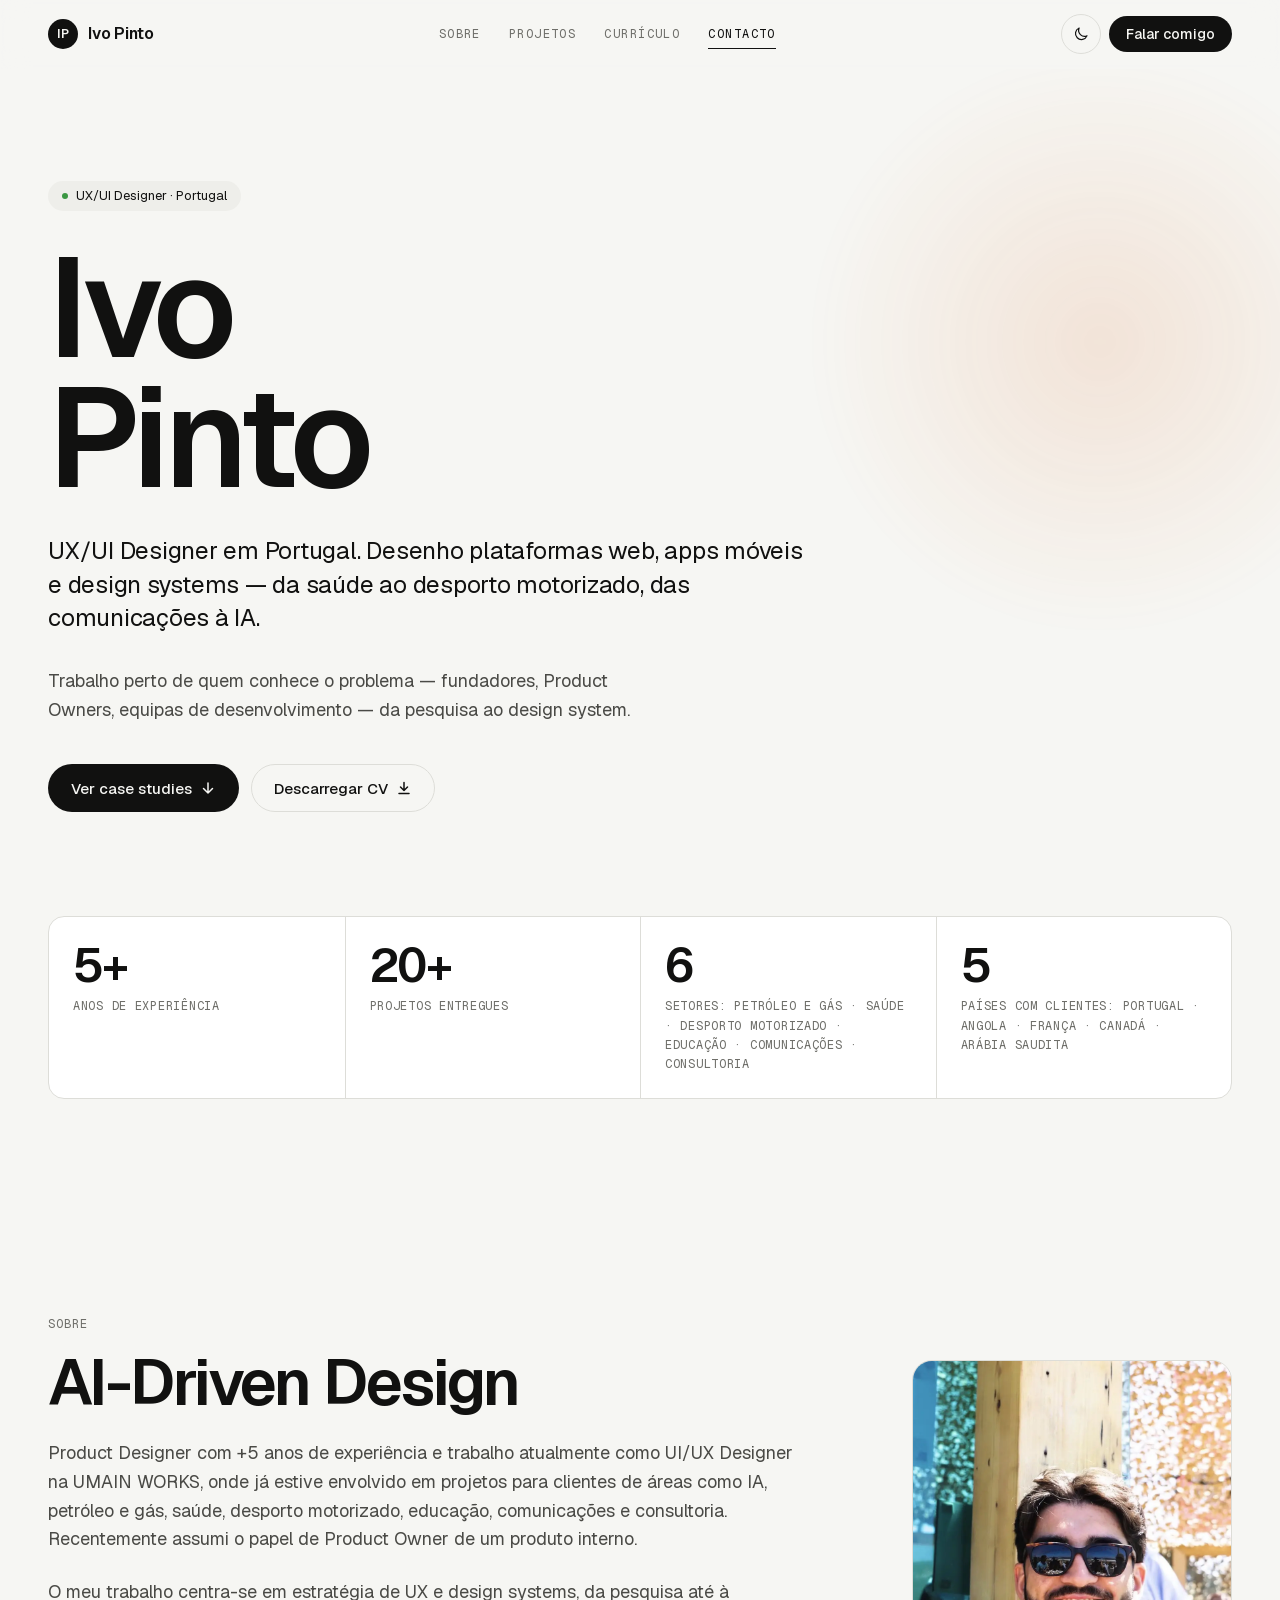
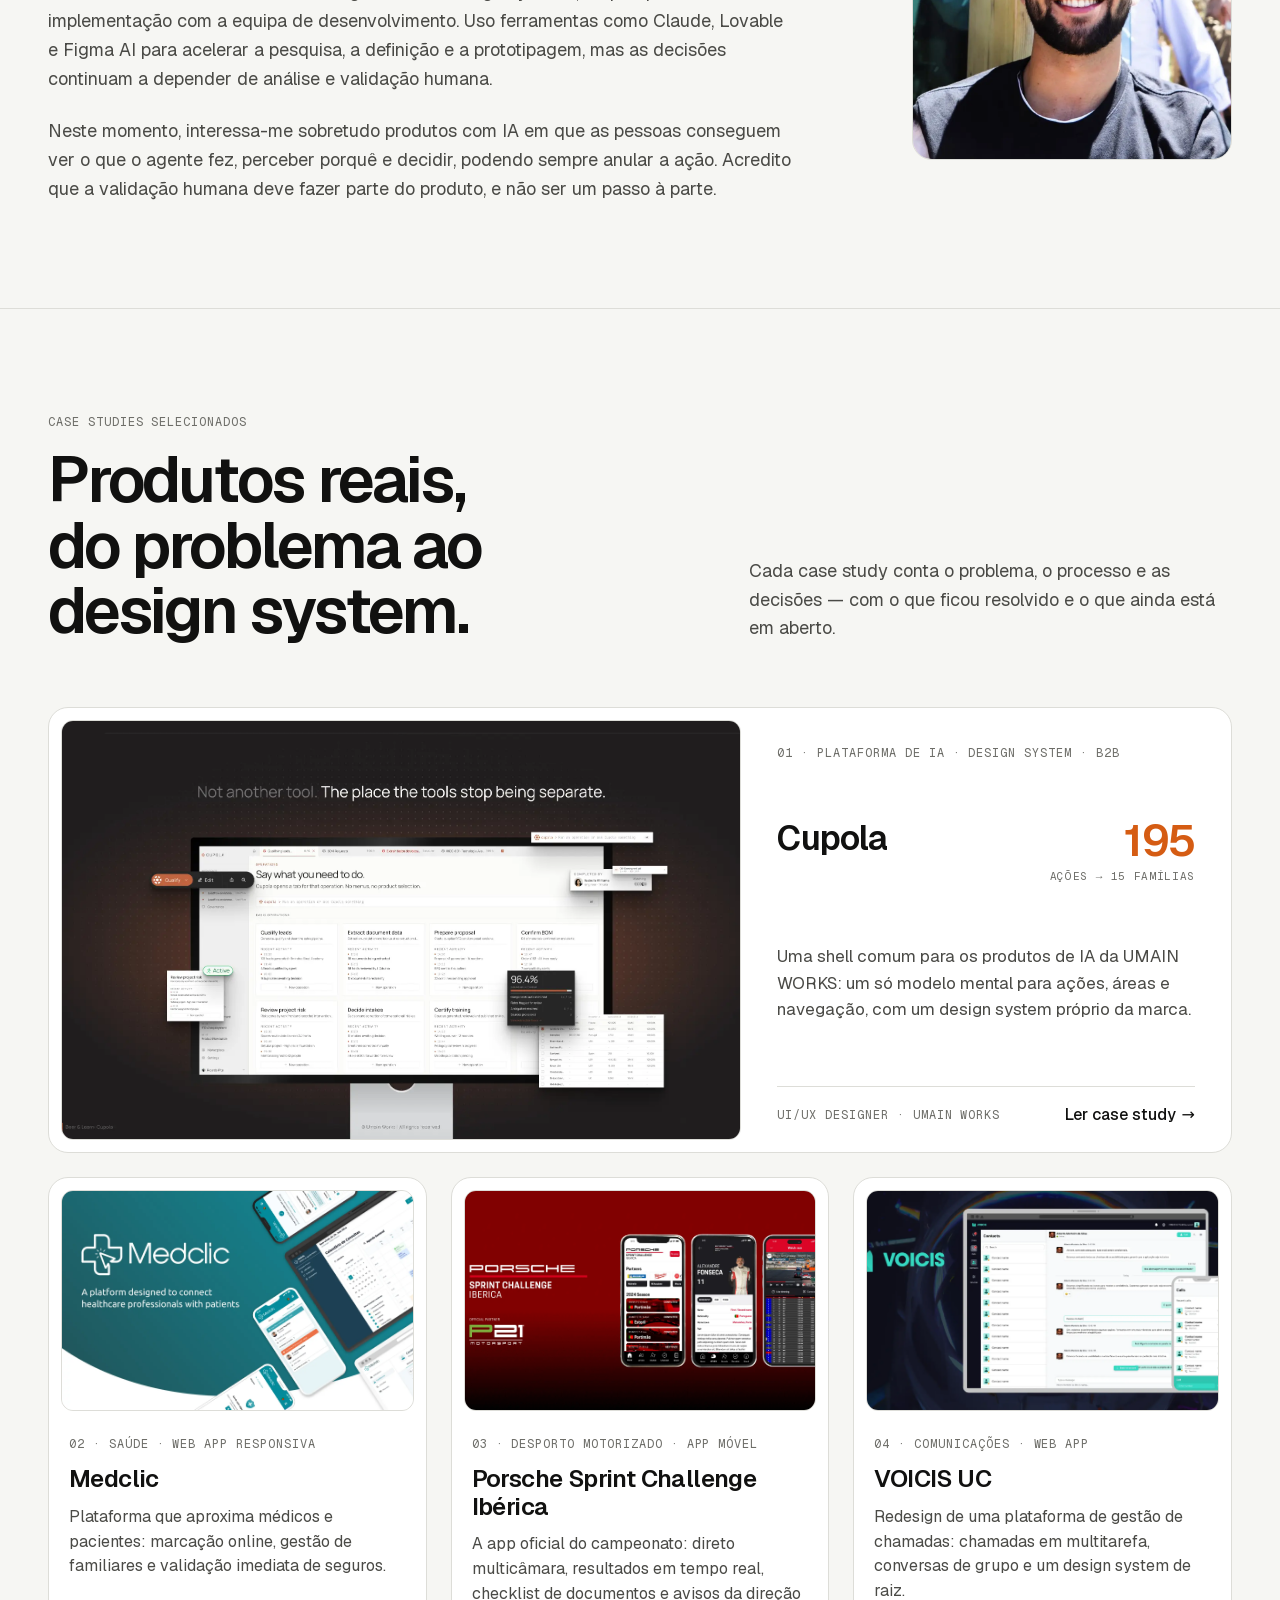
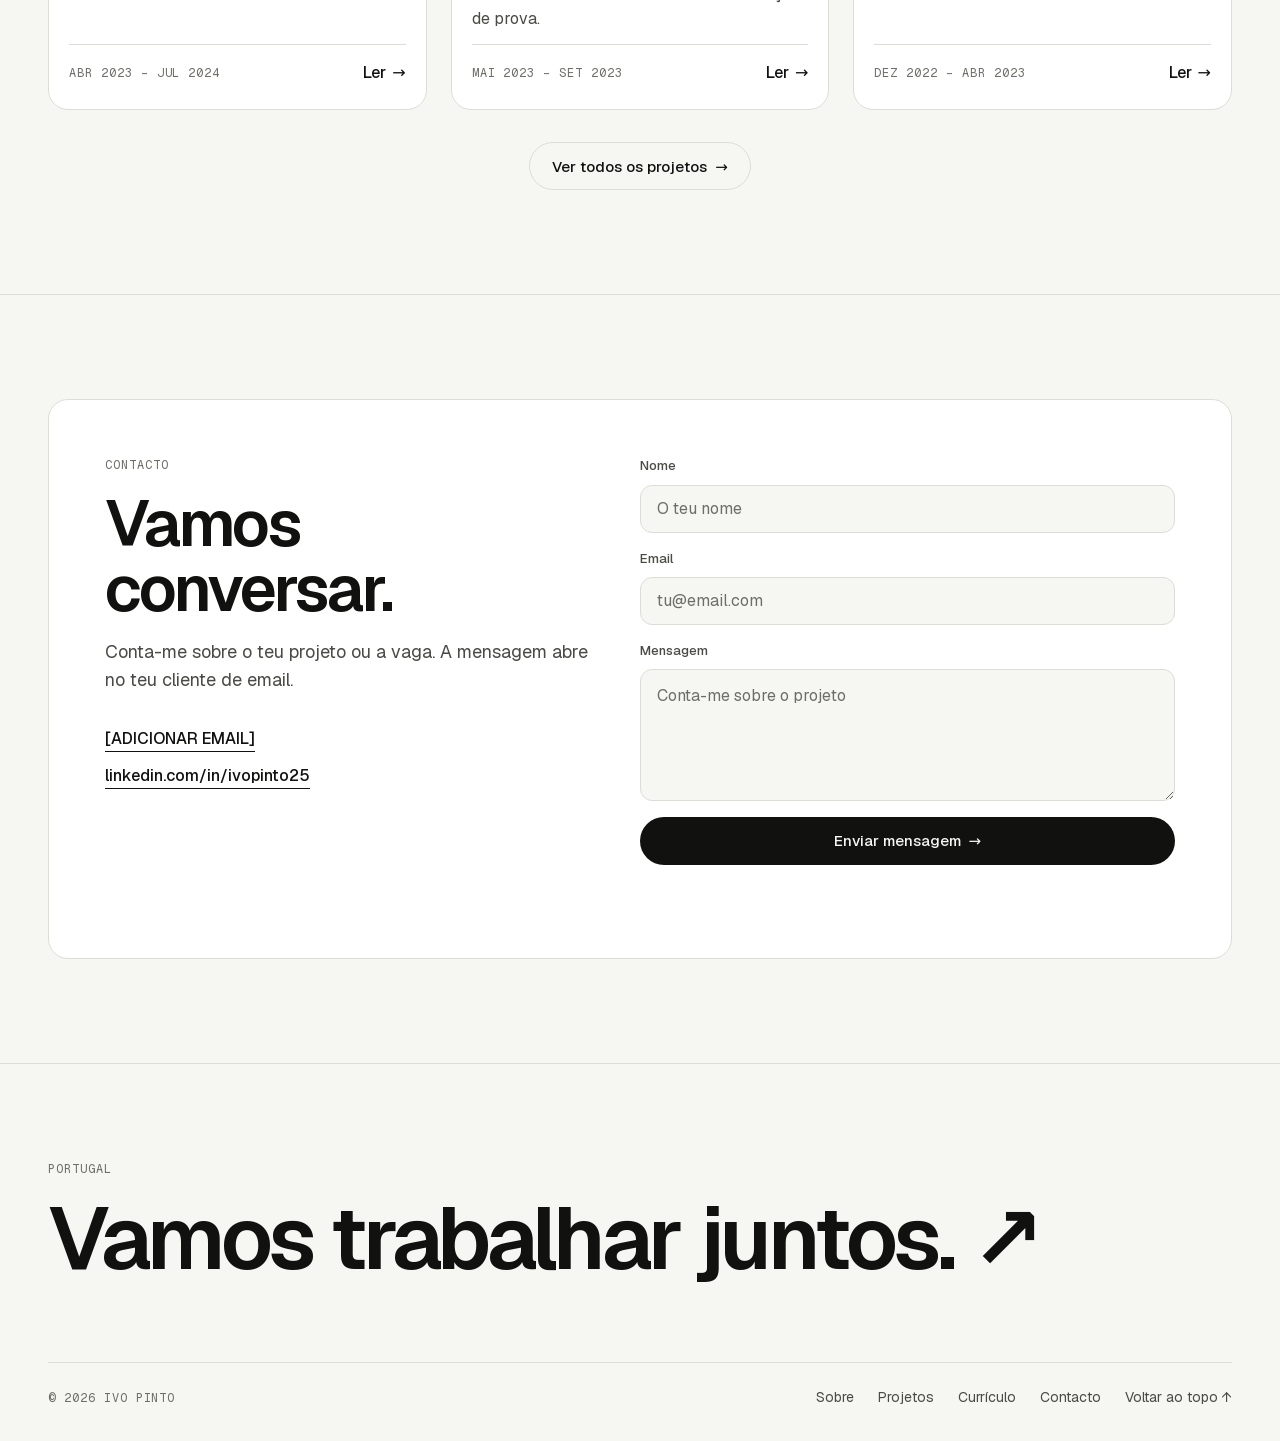
==== commit 0605fb3a: "Página de projetos e remoção da secção Competências Nova página com os quatro case studies, ao estil" ====
--- a/index.html
+++ b/index.html
@@ -31,8 +31,7 @@
       </a>
       <ul class="nav__links" id="menu">
         <li><a href="#sobre">Sobre</a></li>
-        <li><a href="#projetos">Projetos</a></li>
-        <li><a href="#competencias">Competências</a></li>
+        <li><a href="projetos.html">Projetos</a></li>
         <li><a href="curriculo.html">Currículo</a></li>
         <li><a href="#contacto">Contacto</a></li>
       </ul>
@@ -132,7 +131,7 @@
 
           <a class="project-card project-card--compact reveal" href="projetos/medclic.html" style="--d:.05s">
             <div class="project-card__media">
-              <img src="assets/img/medclic/01-capa.webp" width="1920" height="960" loading="lazy" decoding="async"
+              <img src="assets/img/medclic/01-capa.webp" style="object-position:left center" width="1920" height="960" loading="lazy" decoding="async"
                    alt="Capa do Medclic com ecrãs da plataforma em portátil, tablet e telemóvel.">
             </div>
             <div class="project-card__body">
@@ -178,60 +177,12 @@
             </div>
           </a>
         </div>
-      </div>
-    </section>
-
-    <!-- Competências -->
-    <section class="section" id="competencias" aria-labelledby="competencias-title">
-      <div class="container">
-        <div class="section__head reveal">
-          <p class="eyebrow">Competências</p>
-          <h2 class="h1" id="competencias-title">Como trabalho.</h2>
-        </div>
-        <div class="capabilities reveal">
-          <div class="cap">
-            <h3 class="cap__title">Pesquisa e estratégia</h3>
-            <ul>
-              <li class="tag">Entrevistas com stakeholders</li>
-              <li class="tag">Análise competitiva</li>
-              <li class="tag">Personas</li>
-              <li class="tag">Definição de âmbito de MVP</li>
-              <li class="tag">Taxonomia de ações</li>
-            </ul>
-          </div>
-          <div class="cap">
-            <h3 class="cap__title">Design de produto</h3>
-            <ul>
-              <li class="tag">Arquitetura de informação</li>
-              <li class="tag">Wireframes</li>
-              <li class="tag">Design visual</li>
-              <li class="tag">Web apps responsivas</li>
-              <li class="tag">Apps móveis (iOS e Android)</li>
-              <li class="tag">Design para IA</li>
-            </ul>
-          </div>
-          <div class="cap">
-            <h3 class="cap__title">Design systems</h3>
-            <ul>
-              <li class="tag">Tokens e fundações</li>
-              <li class="tag">Variáveis do Figma</li>
-              <li class="tag">Atomic design</li>
-              <li class="tag">Documentação de componentes</li>
-              <li class="tag">Porsche Design System</li>
-            </ul>
-          </div>
-          <div class="cap">
-            <h3 class="cap__title">Ferramentas</h3>
-            <ul>
-              <li class="tag">Figma</li>
-              <li class="tag">FigJam</li>
-              <li class="tag">Adobe XD</li>
-              <li class="tag">Lovable</li>
-            </ul>
-          </div>
-        </div>
-      </div>
-    </section>
+        <div class="projects__more reveal">
+          <a class="btn btn--ghost" href="projetos.html">Ver todos os projetos <span aria-hidden="true">→</span></a>
+        </div>
+      </div>
+    </section>
+
 
     <!-- Contacto -->
     <section class="section" id="contacto" aria-labelledby="contacto-title">
@@ -274,7 +225,7 @@
         <span class="label">© <span data-year>2026</span> Ivo Pinto</span>
         <ul class="footer__nav">
           <li><a href="#sobre">Sobre</a></li>
-          <li><a href="#projetos">Projetos</a></li>
+          <li><a href="projetos.html">Projetos</a></li>
           <li><a href="curriculo.html">Currículo</a></li>
           <li><a href="#contacto">Contacto</a></li>
           <li><a href="#conteudo">Voltar ao topo ↑</a></li>
--- a/assets/css/style.css
+++ b/assets/css/style.css
@@ -387,6 +387,15 @@
 }
 .footer__nav { display: flex; gap: var(--s5); flex-wrap: wrap; list-style: none; font-size: 14px; color: var(--text2); }
 .footer__nav a:hover { color: var(--fg); }
+
+/* ---------- Página de projetos ---------- */
+.projects--list { gap: var(--s6); }
+.project-card__title { min-width: 0; overflow-wrap: anywhere; }
+@media (max-width: 640px) {
+  .project-card__top { flex-direction: column; gap: var(--s3); }
+  .project-card__metric { text-align: left; display: flex; align-items: baseline; gap: var(--s2); }
+}
+.projects__more { display: flex; justify-content: center; margin-top: var(--s6); }
 
 /* ---------- Currículo ---------- */
 .cv-hero { padding-top: clamp(40px, 7vw, 88px); }
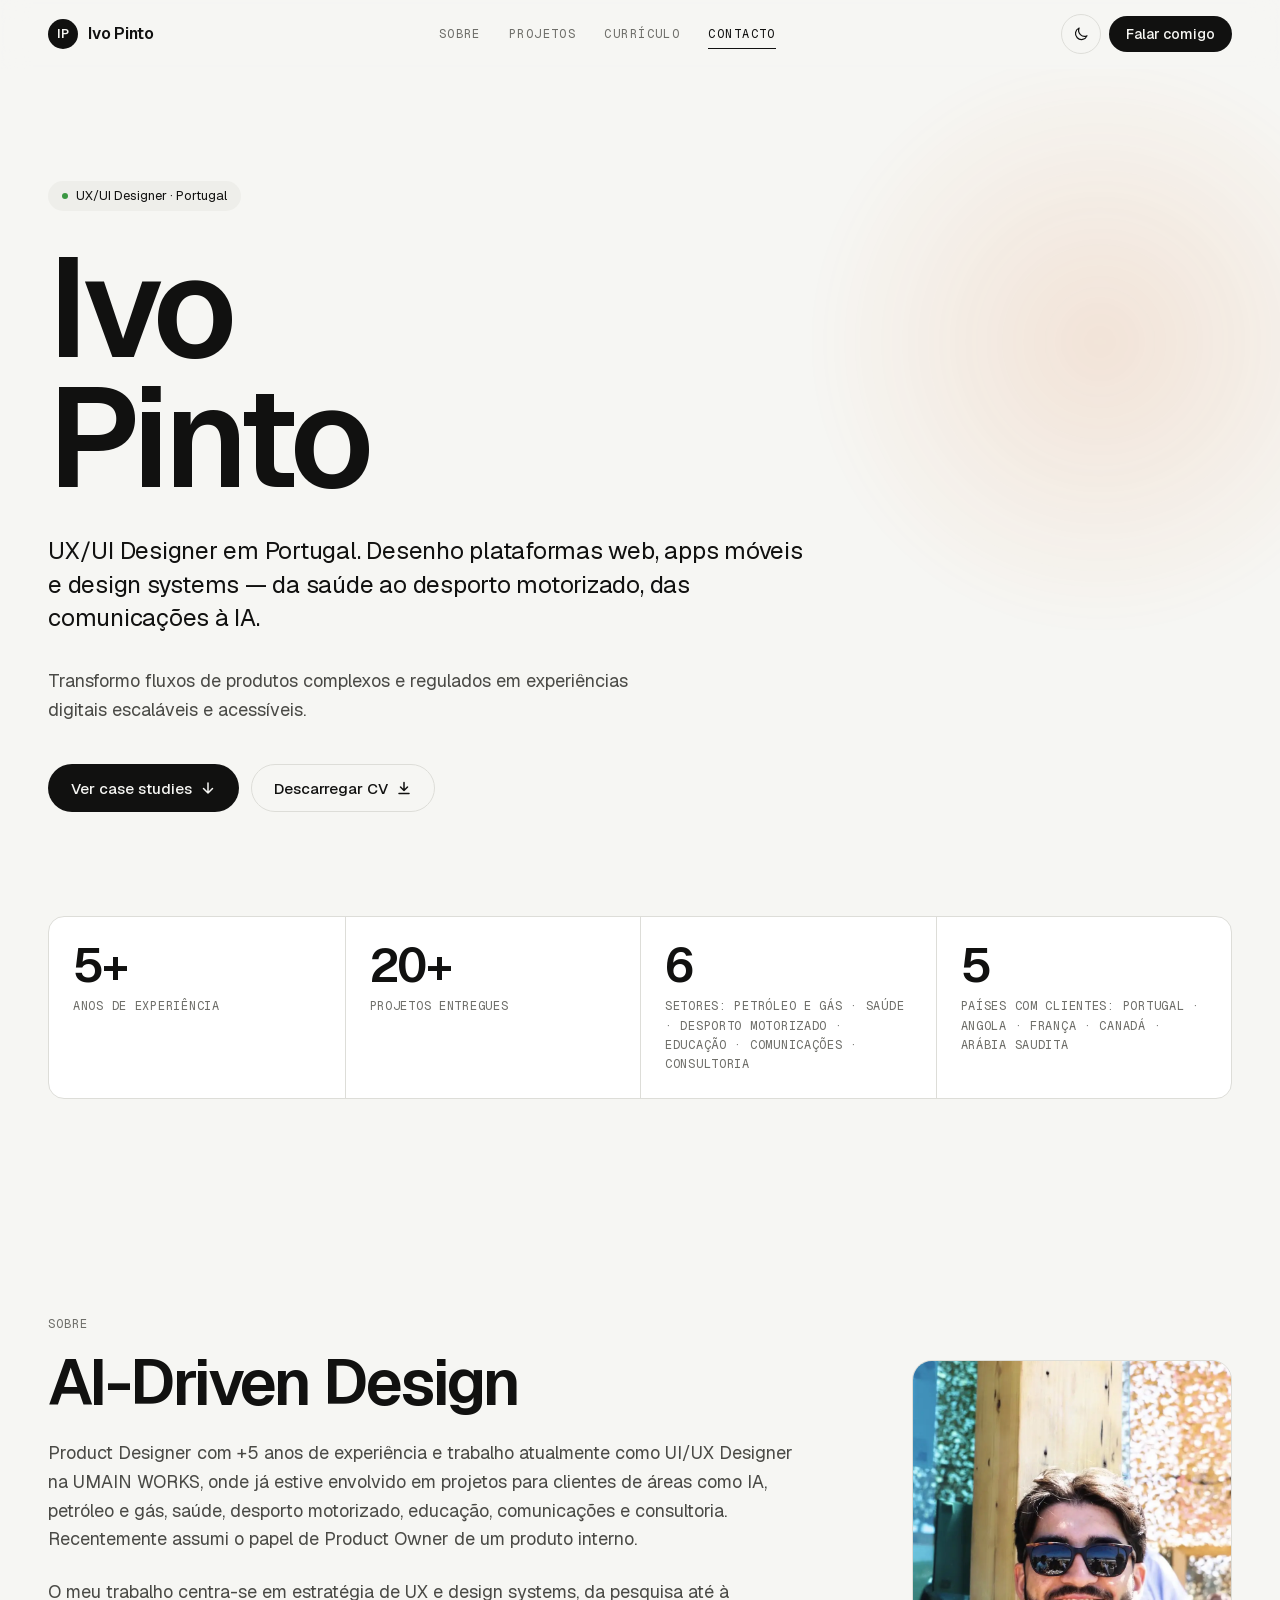
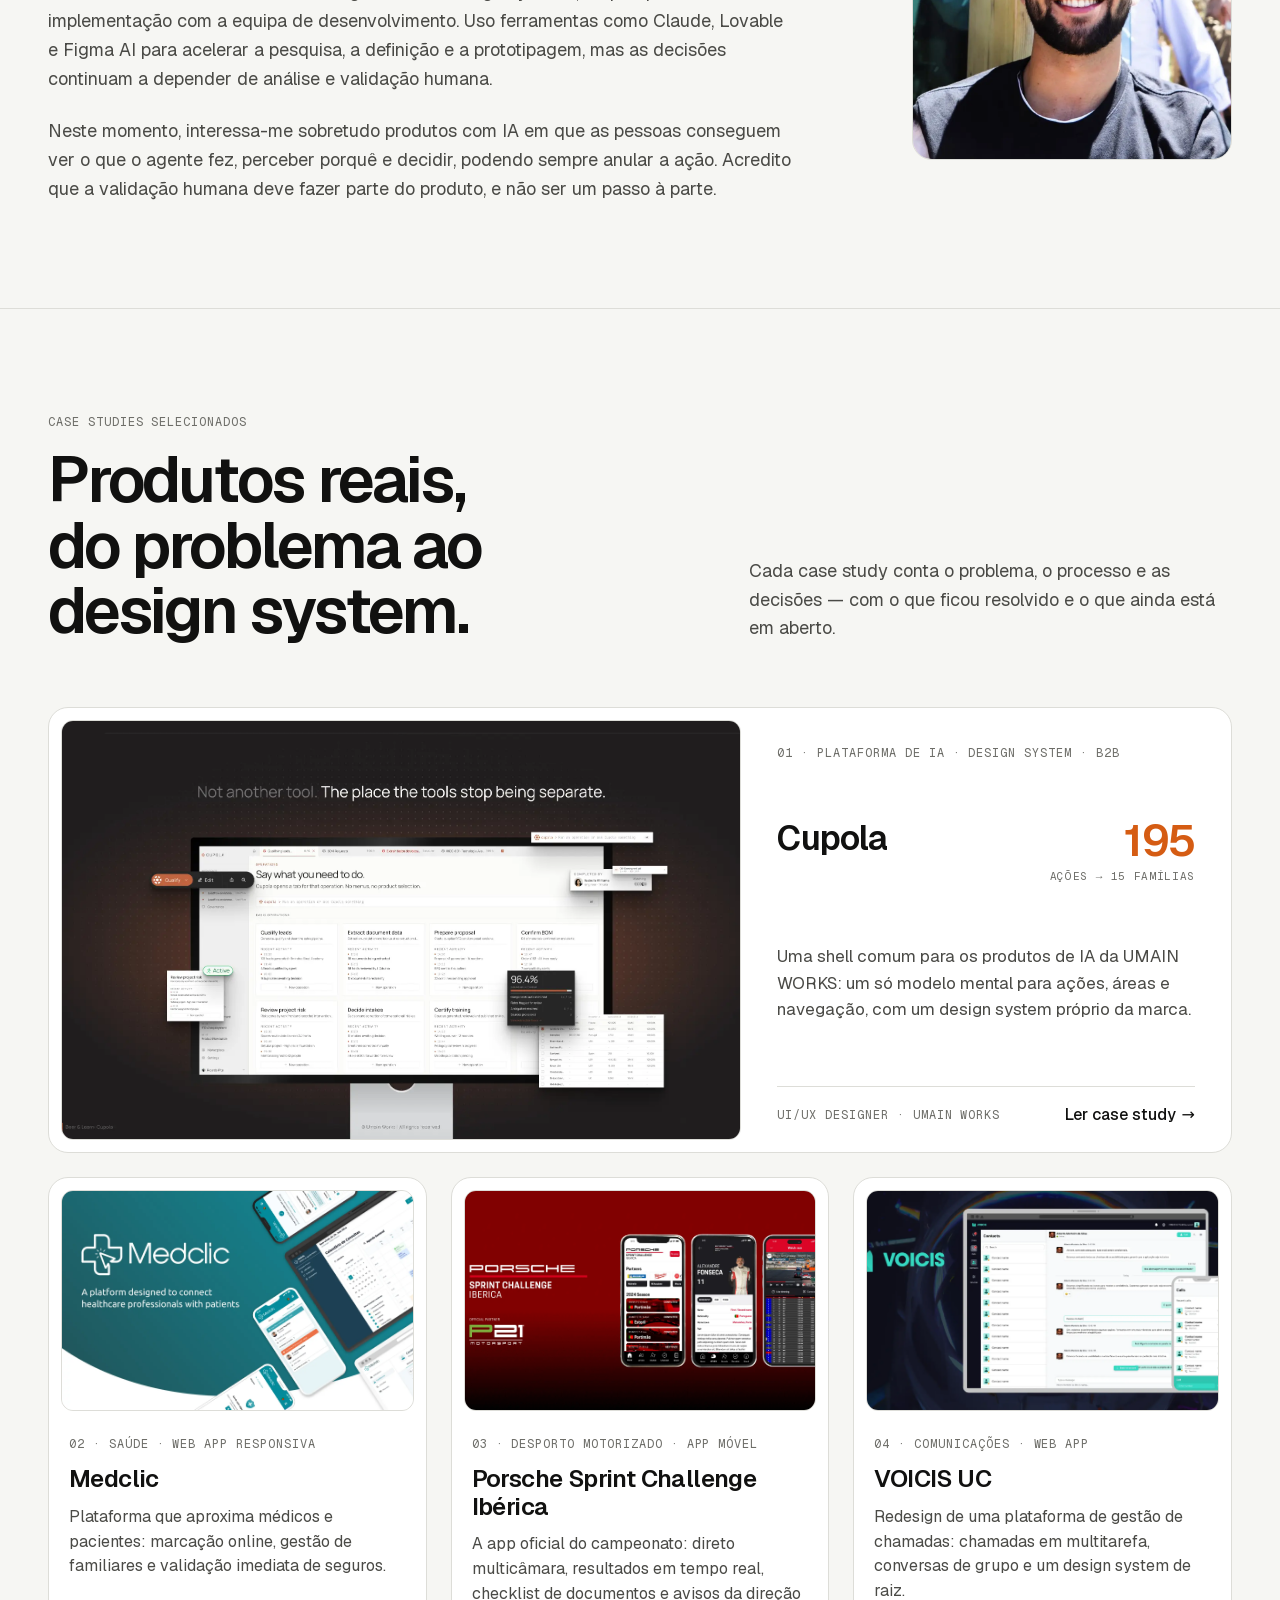
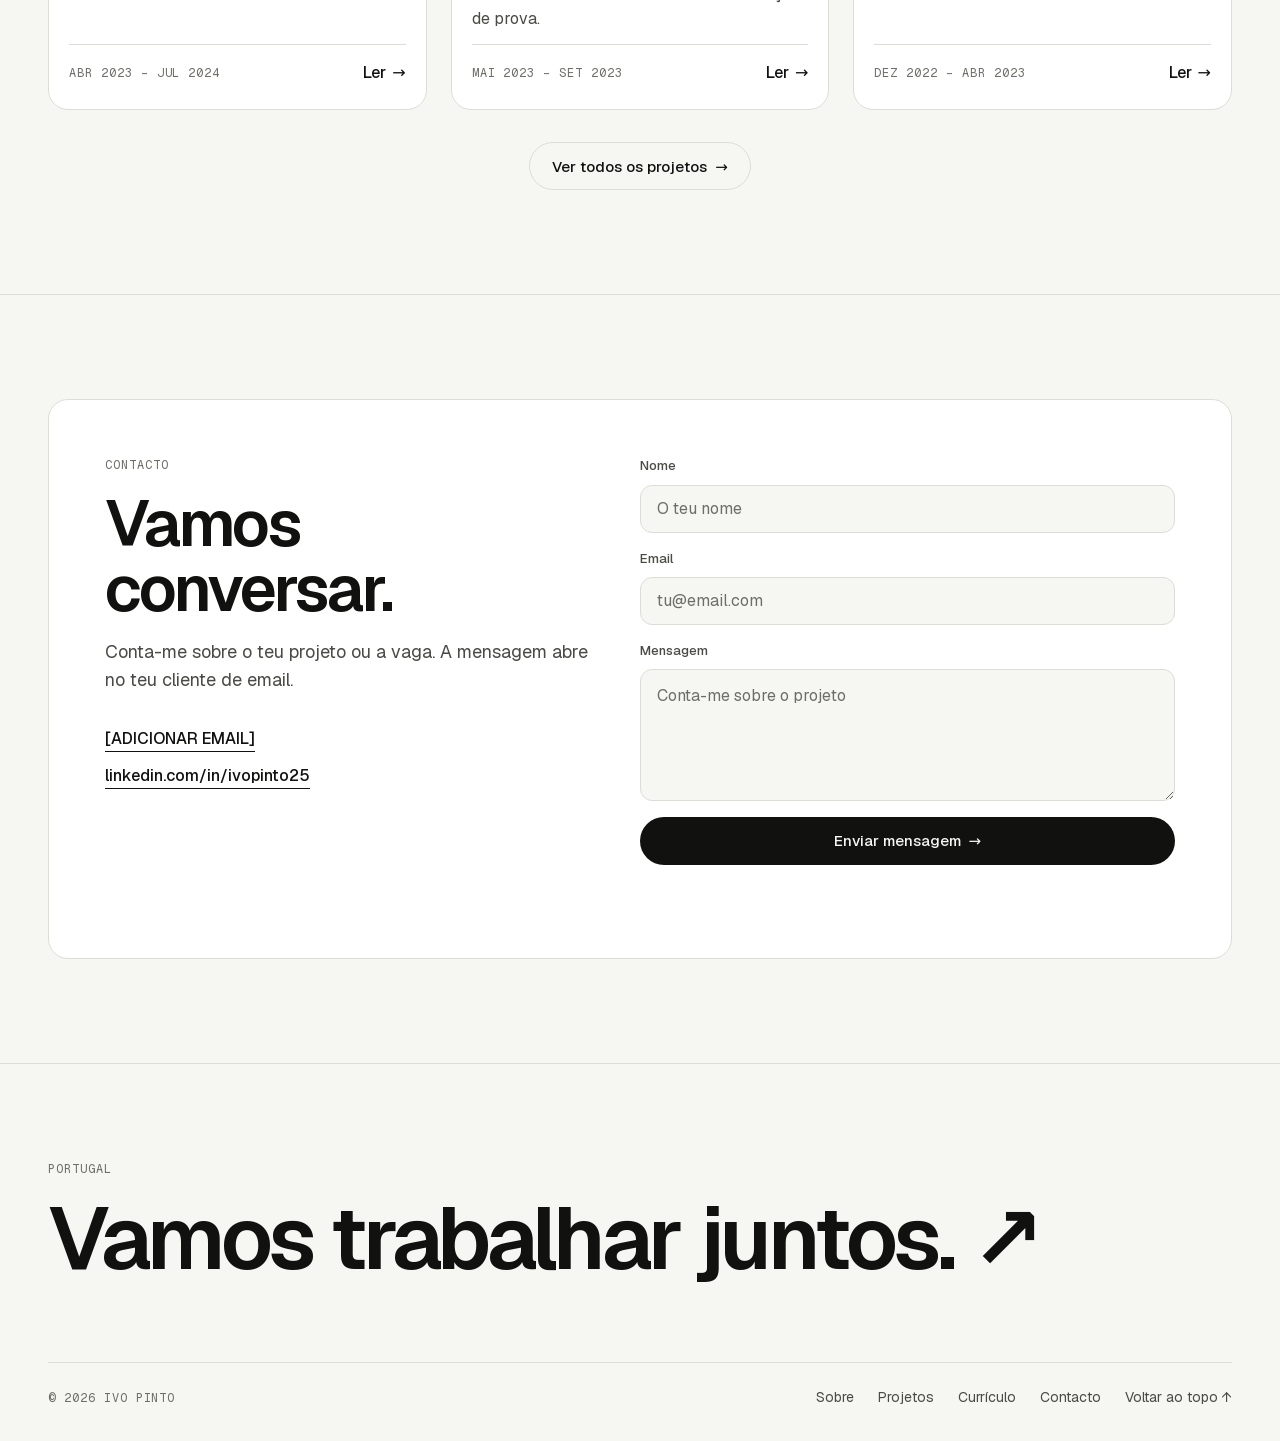
==== commit e54a9c0f: "Hero: nova frase de apresentação Co-Authored-By: Claude Opus 5.5 <noreply@anthropic.com> Claude-Sess" ====
--- a/index.html
+++ b/index.html
@@ -59,7 +59,7 @@
           <span class="line rise" style="--d:.22s">Pinto</span>
         </h1>
         <p class="lead hero__sub rise" style="--d:.34s">UX/UI Designer em Portugal. Desenho plataformas web, apps móveis e design systems — da saúde ao desporto motorizado, das comunicações à IA.</p>
-        <p class="body-lg hero__desc rise" style="--d:.42s">Trabalho perto de quem conhece o problema — fundadores, Product Owners, equipas de desenvolvimento — da pesquisa ao design system.</p>
+        <p class="body-lg hero__desc rise" style="--d:.42s">Transformo fluxos de produtos complexos e regulados em experiências digitais escaláveis e acessíveis.</p>
         <div class="hero__ctas rise" style="--d:.5s">
           <a class="btn btn--primary" href="#projetos">Ver case studies
             <svg viewBox="0 0 16 16" fill="none" stroke="currentColor" stroke-width="1.5" stroke-linecap="round" stroke-linejoin="round" aria-hidden="true"><path d="M8 3v10M3.5 8.5 8 13l4.5-4.5"/></svg>
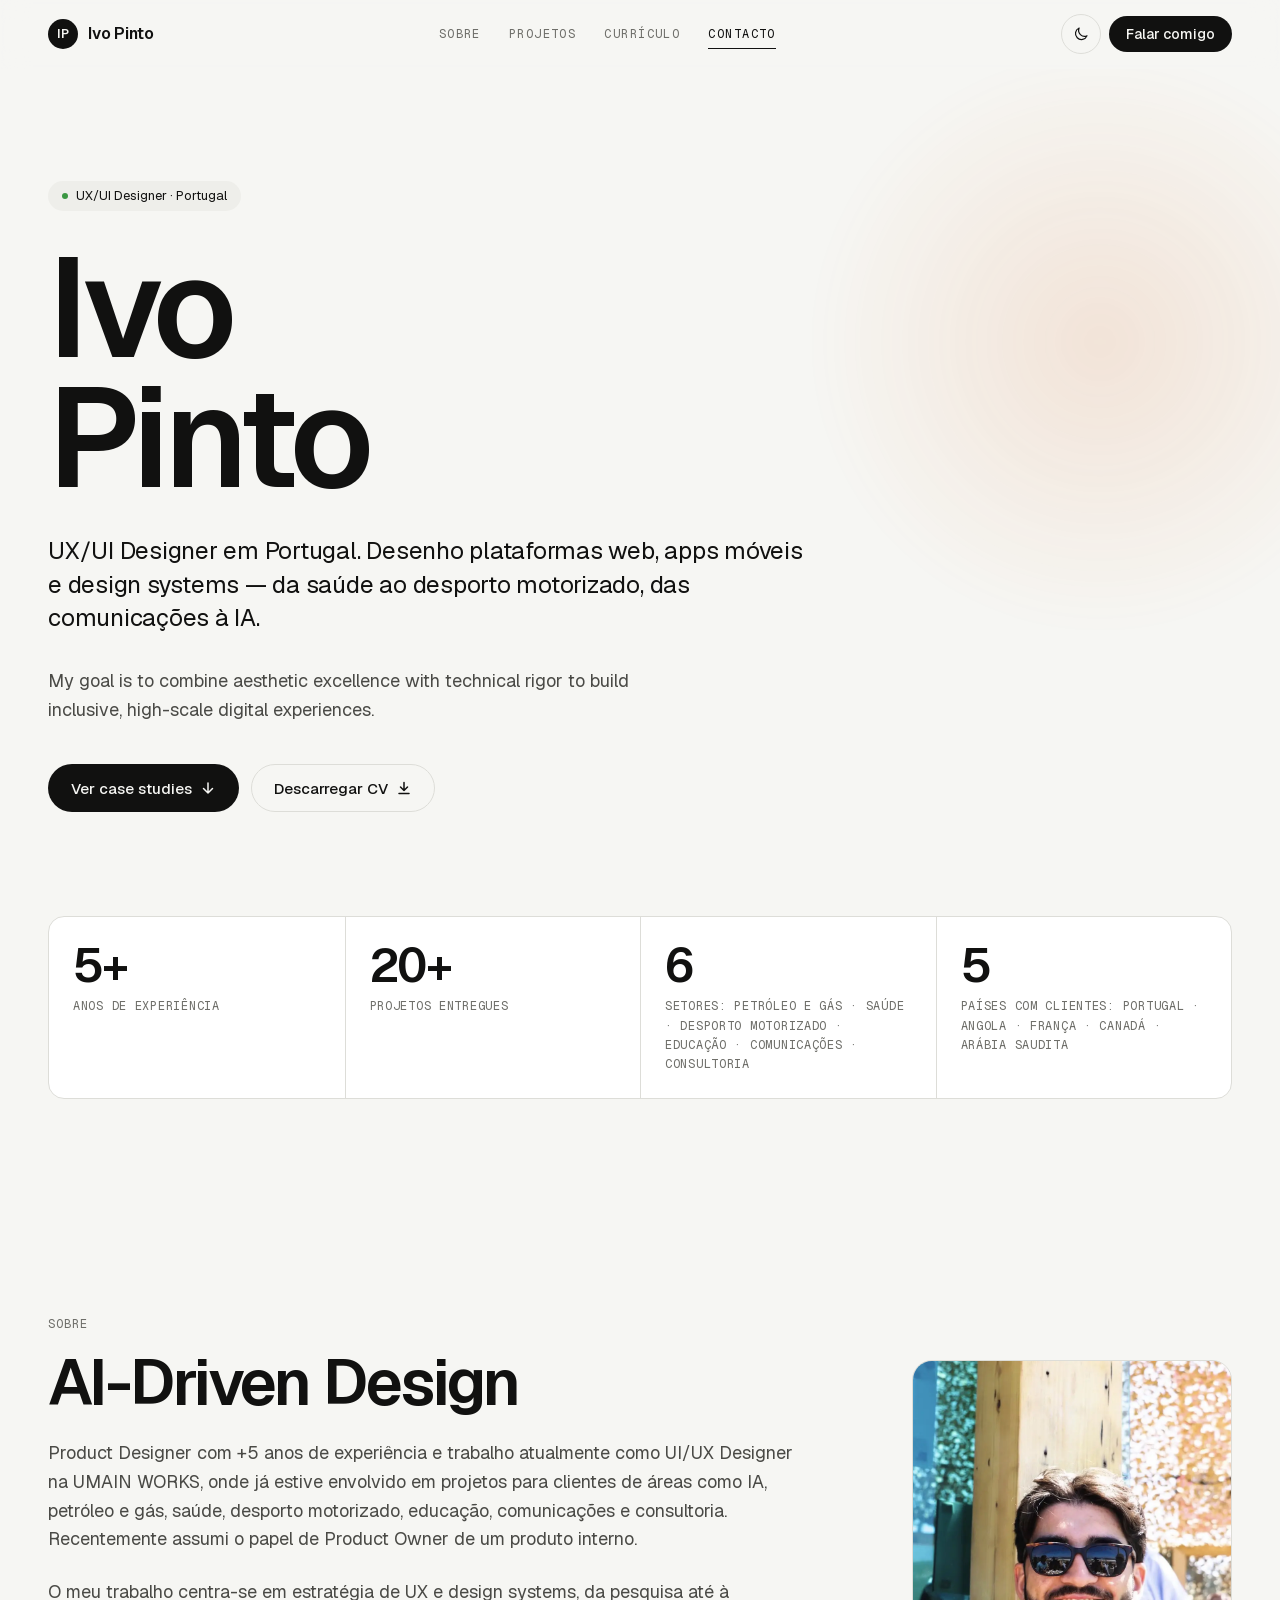
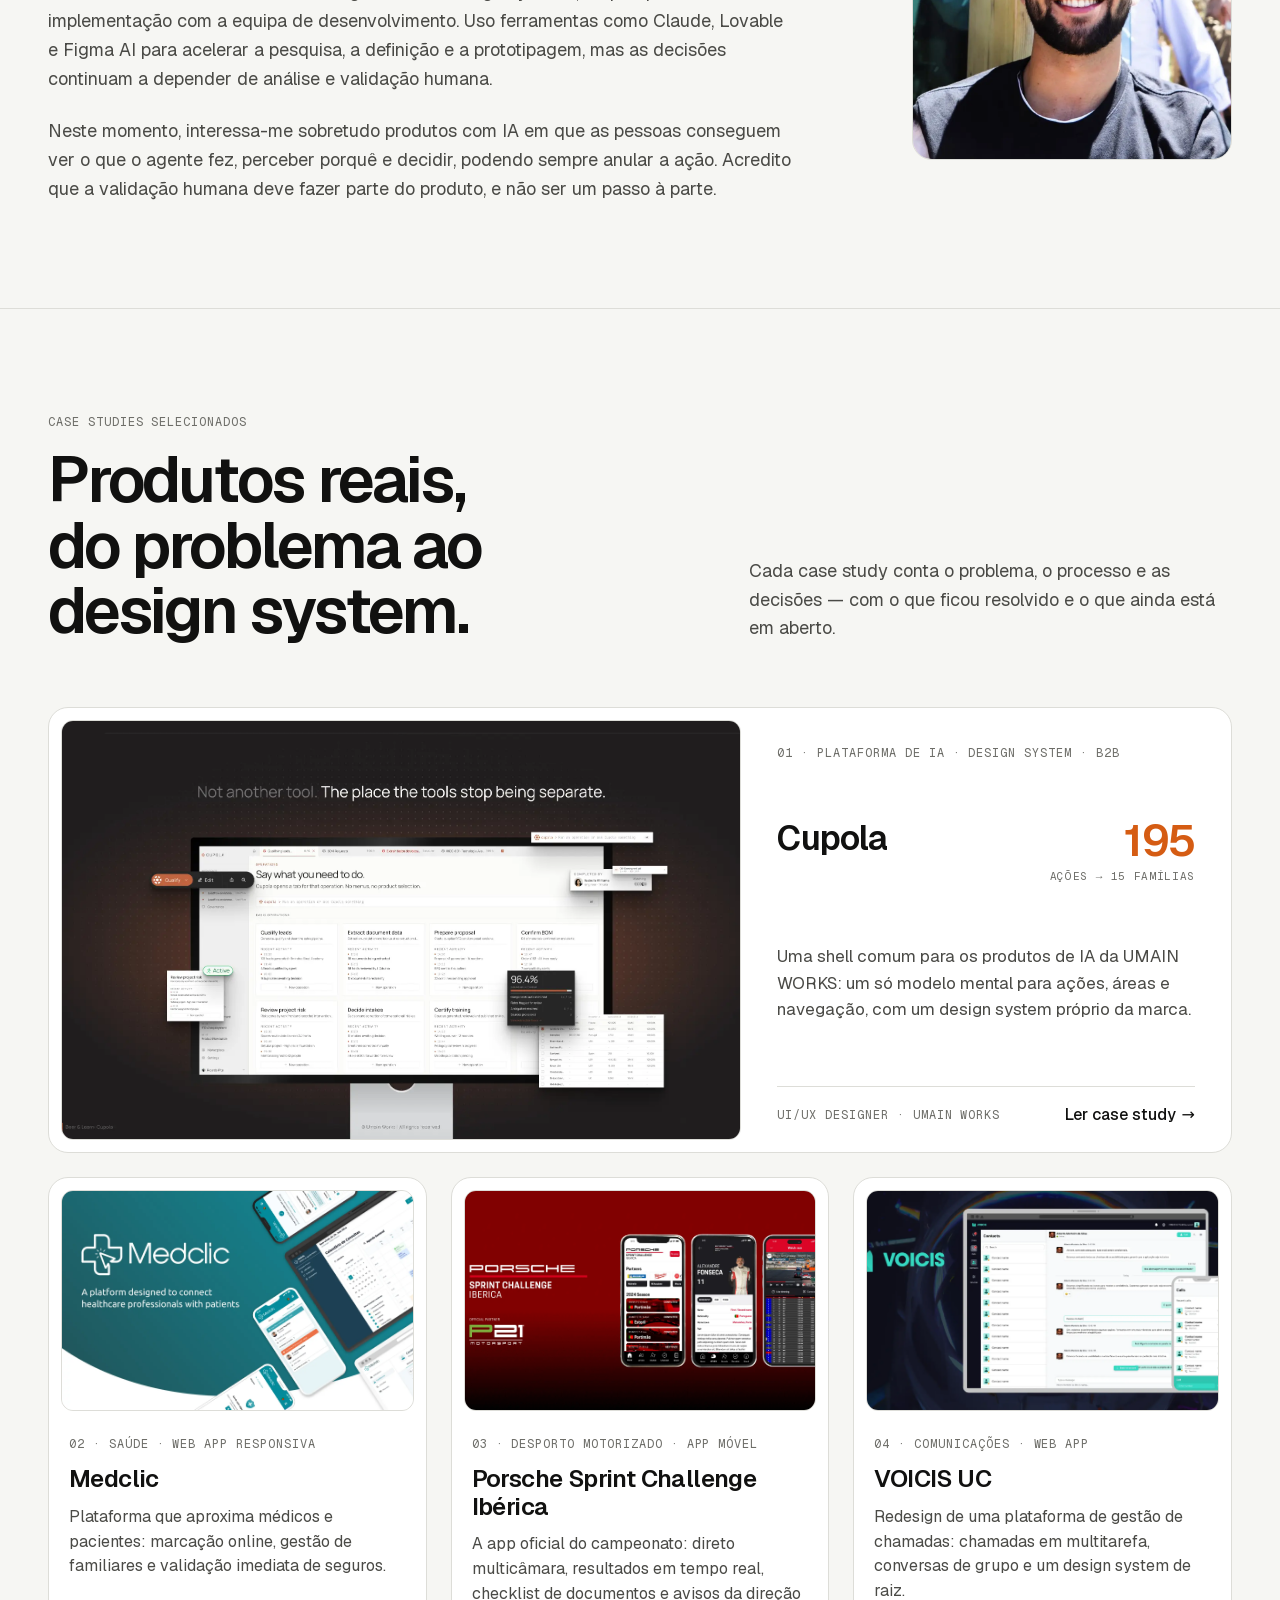
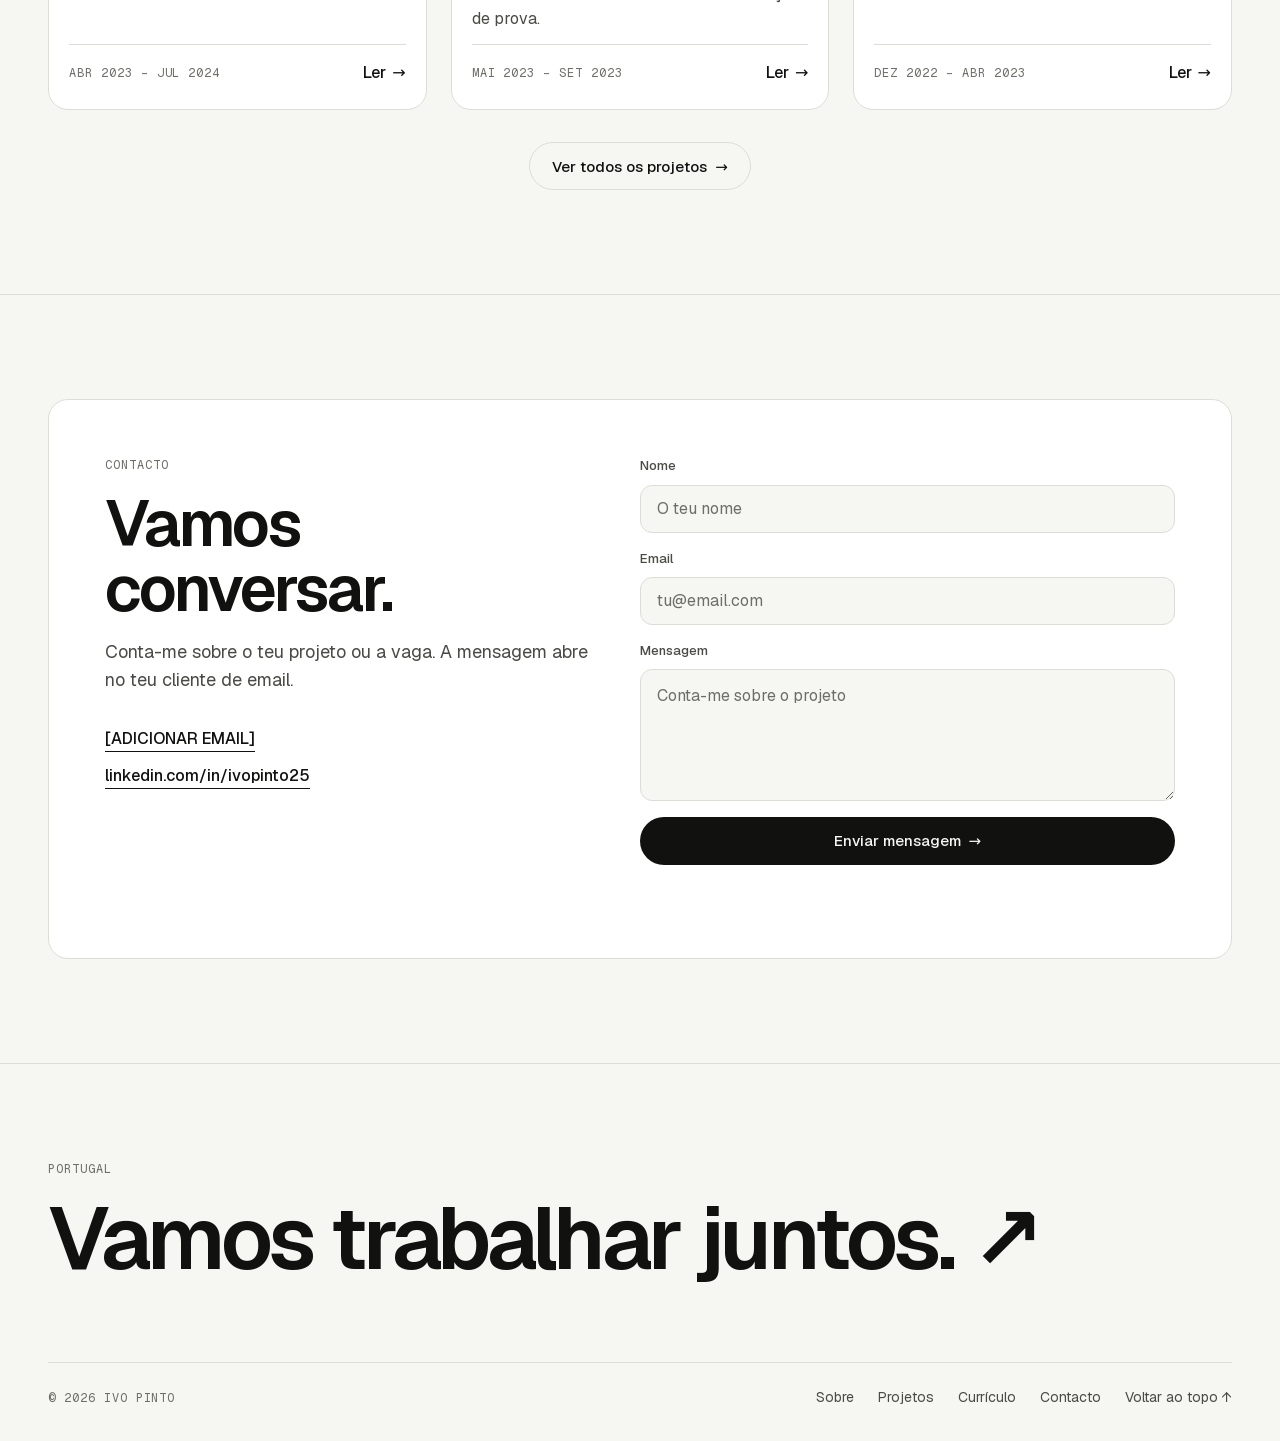
==== commit 4f67a209: "Hero: frase de objetivo Co-Authored-By: Claude Opus 5.5 <noreply@anthropic.com> Claude-Session: http" ====
--- a/index.html
+++ b/index.html
@@ -59,7 +59,7 @@
           <span class="line rise" style="--d:.22s">Pinto</span>
         </h1>
         <p class="lead hero__sub rise" style="--d:.34s">UX/UI Designer em Portugal. Desenho plataformas web, apps móveis e design systems — da saúde ao desporto motorizado, das comunicações à IA.</p>
-        <p class="body-lg hero__desc rise" style="--d:.42s">Transformo fluxos de produtos complexos e regulados em experiências digitais escaláveis e acessíveis.</p>
+        <p class="body-lg hero__desc rise" style="--d:.42s">My goal is to combine aesthetic excellence with technical rigor to build inclusive, high-scale digital experiences.</p>
         <div class="hero__ctas rise" style="--d:.5s">
           <a class="btn btn--primary" href="#projetos">Ver case studies
             <svg viewBox="0 0 16 16" fill="none" stroke="currentColor" stroke-width="1.5" stroke-linecap="round" stroke-linejoin="round" aria-hidden="true"><path d="M8 3v10M3.5 8.5 8 13l4.5-4.5"/></svg>
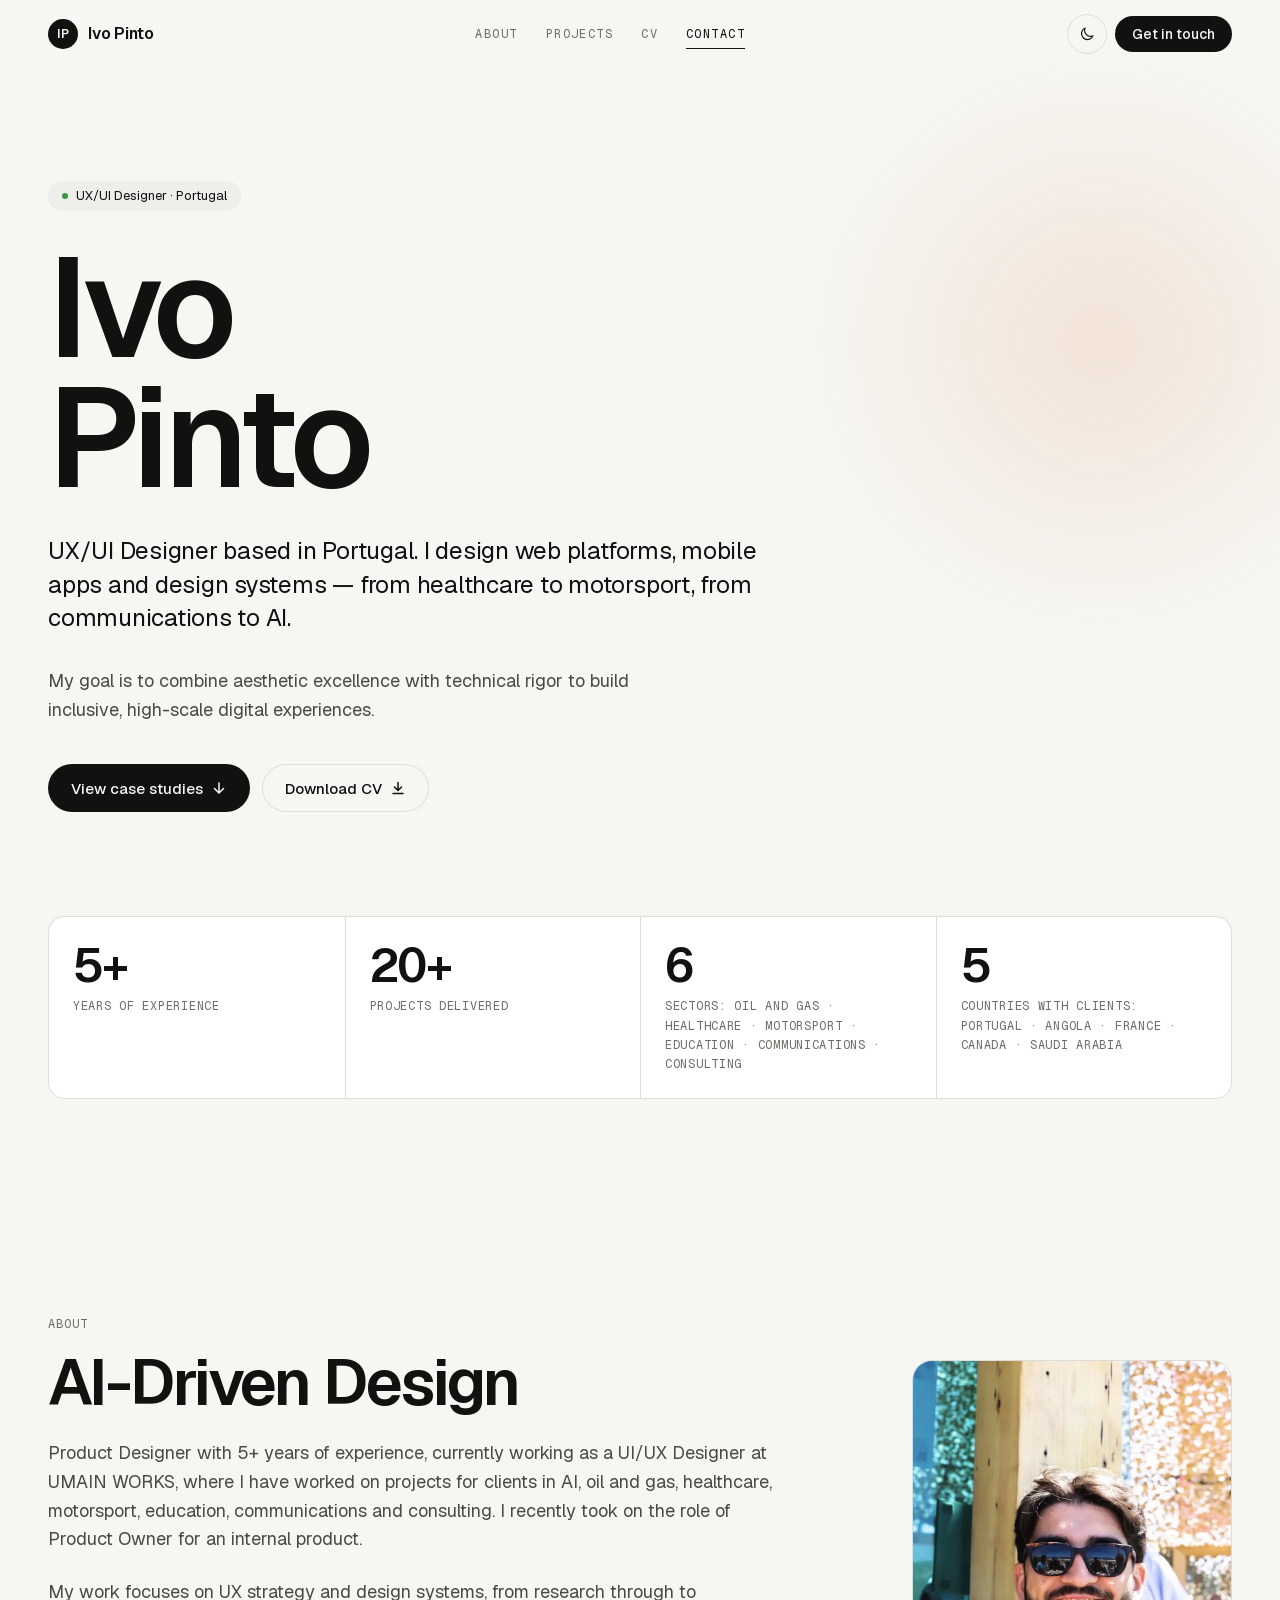
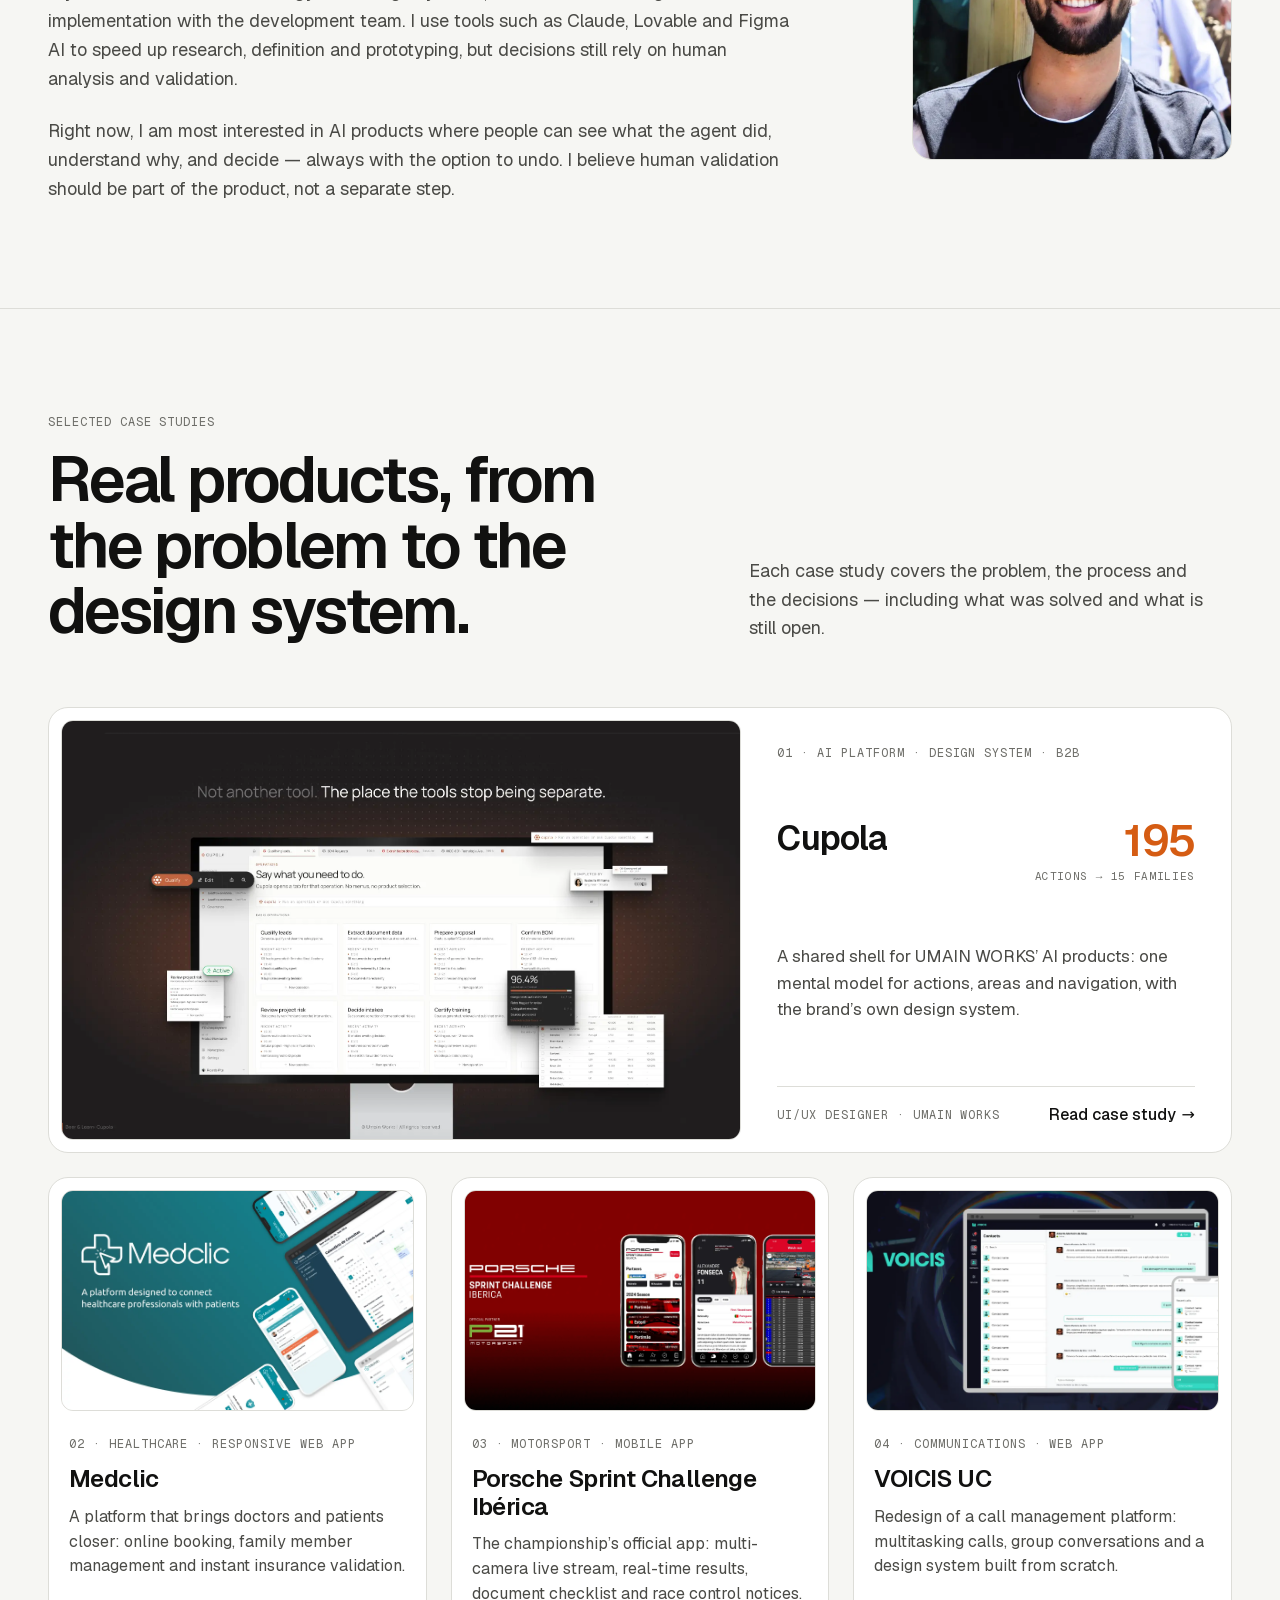
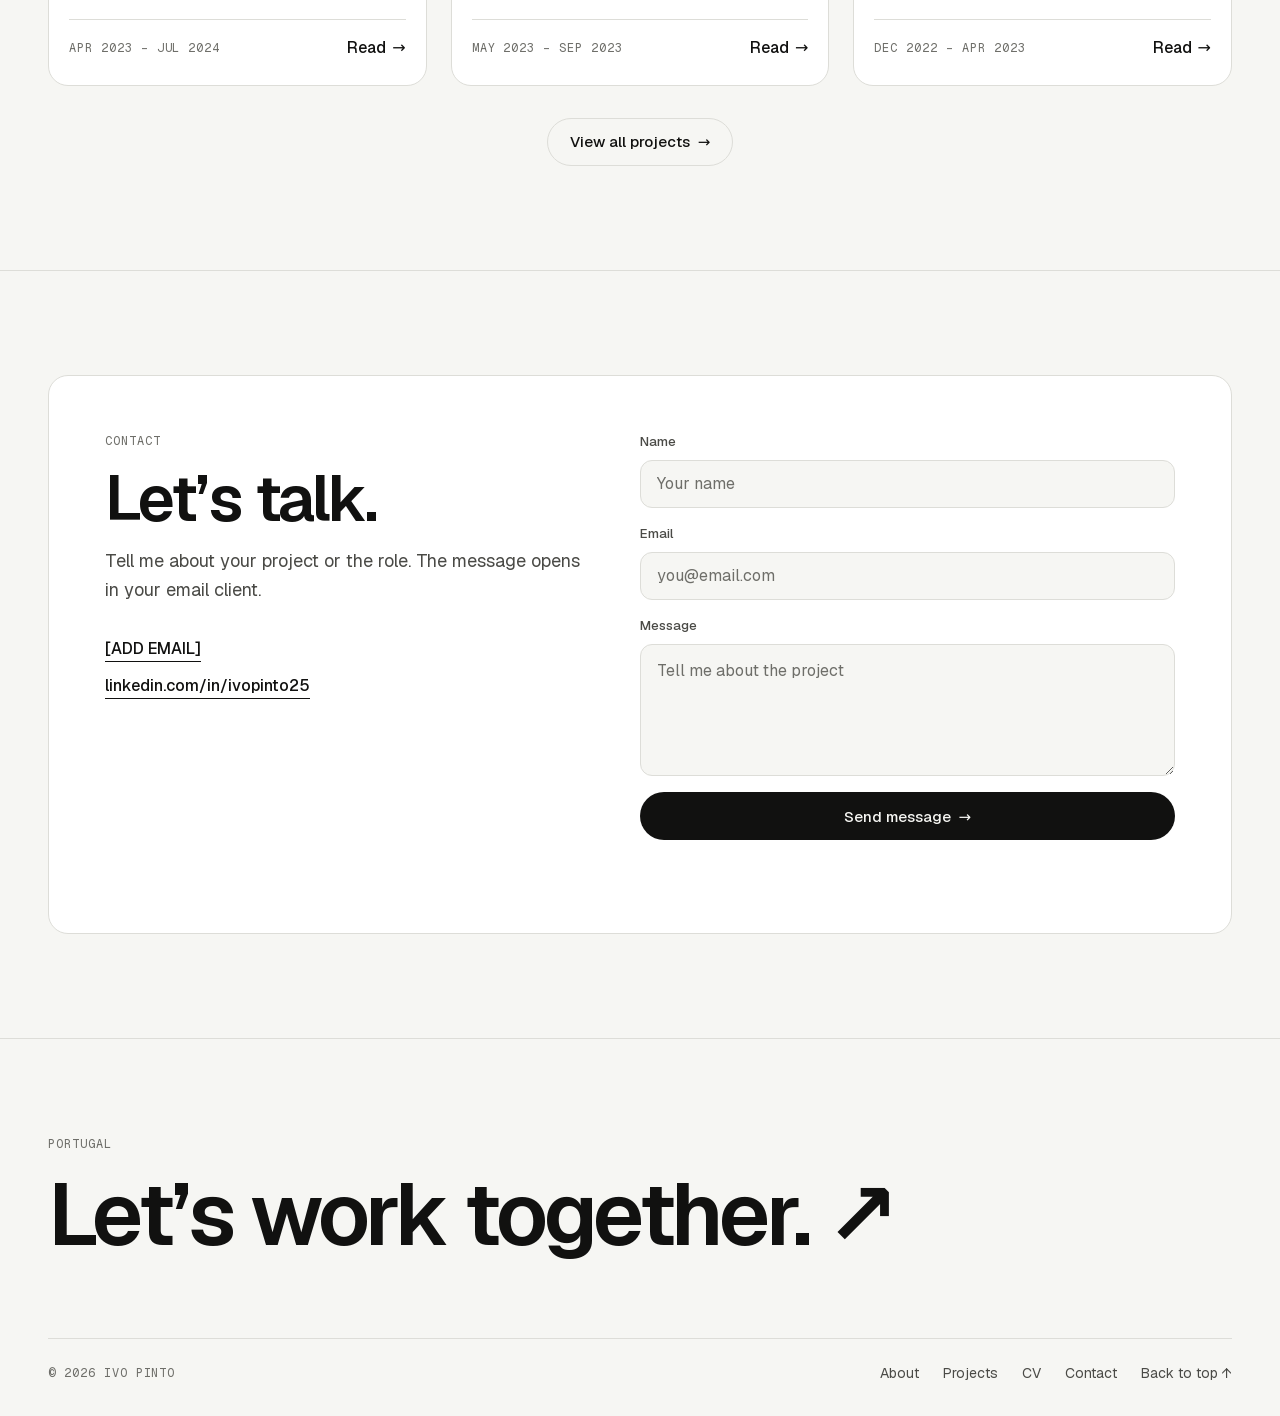
==== commit eb243b45: "Translate the whole website to English All pages, alt texts, aria labels, table labels, interface st" ====
--- a/index.html
+++ b/index.html
@@ -1,14 +1,14 @@
 <!doctype html>
-<html lang="pt-PT">
+<html lang="en">
 <head>
   <meta charset="utf-8">
   <meta name="viewport" content="width=device-width, initial-scale=1">
   <title>Ivo Pinto — UX/UI Designer</title>
-  <meta name="description" content="Portfólio de Ivo Pinto, UX/UI Designer em Portugal. Case studies de produto, plataformas e design systems.">
+  <meta name="description" content="Portfolio of Ivo Pinto, UX/UI Designer based in Portugal. Case studies on products, platforms and design systems.">
   <meta name="theme-color" content="#0A0A0A" media="(prefers-color-scheme: dark)">
   <meta name="theme-color" content="#F6F6F3" media="(prefers-color-scheme: light)">
   <meta property="og:title" content="Ivo Pinto — UX/UI Designer">
-  <meta property="og:description" content="Case studies de produto, plataformas e design systems.">
+  <meta property="og:description" content="Case studies on products, platforms and design systems.">
   <meta property="og:type" content="website">
   <meta property="og:image" content="assets/img/cupola/01-capa.webp">
   <link rel="icon" href="assets/img/favicon.svg" type="image/svg+xml">
@@ -20,30 +20,30 @@
   <link rel="stylesheet" href="assets/css/style.css">
 </head>
 <body>
-  <a class="skip-link" href="#conteudo">Saltar para o conteúdo</a>
+  <a class="skip-link" href="#conteudo">Skip to content</a>
   <div class="progress" aria-hidden="true"></div>
 
   <header class="site-header">
-    <nav class="nav container" aria-label="Principal">
-      <a class="brand" href="index.html" aria-label="Ivo Pinto — início">
+    <nav class="nav container" aria-label="Main">
+      <a class="brand" href="index.html" aria-label="Ivo Pinto — home">
         <span class="brand__mark" aria-hidden="true">IP</span>
         <span>Ivo Pinto</span>
       </a>
       <ul class="nav__links" id="menu">
-        <li><a href="#sobre">Sobre</a></li>
-        <li><a href="projetos.html">Projetos</a></li>
-        <li><a href="curriculo.html">Currículo</a></li>
-        <li><a href="#contacto">Contacto</a></li>
+        <li><a href="#sobre">About</a></li>
+        <li><a href="projetos.html">Projects</a></li>
+        <li><a href="curriculo.html">CV</a></li>
+        <li><a href="#contacto">Contact</a></li>
       </ul>
       <div class="nav__actions">
-        <button class="btn btn--icon theme-toggle" type="button" aria-label="Mudar tema">
+        <button class="btn btn--icon theme-toggle" type="button" aria-label="Toggle theme">
           <svg class="icon-sun" viewBox="0 0 24 24" fill="none" stroke="currentColor" stroke-width="1.6" stroke-linecap="round" aria-hidden="true"><circle cx="12" cy="12" r="4"/><path d="M12 2v2M12 20v2M4.9 4.9l1.4 1.4M17.7 17.7l1.4 1.4M2 12h2M20 12h2M4.9 19.1l1.4-1.4M17.7 6.3l1.4-1.4"/></svg>
           <svg class="icon-moon" viewBox="0 0 24 24" fill="none" stroke="currentColor" stroke-width="1.6" stroke-linecap="round" stroke-linejoin="round" aria-hidden="true"><path d="M20 14.5A8 8 0 0 1 9.5 4a8 8 0 1 0 10.5 10.5Z"/></svg>
         </button>
-        <button class="btn btn--icon menu-toggle" type="button" aria-controls="menu" aria-expanded="false" aria-label="Abrir menu">
+        <button class="btn btn--icon menu-toggle" type="button" aria-controls="menu" aria-expanded="false" aria-label="Open menu">
           <svg viewBox="0 0 24 24" fill="none" stroke="currentColor" stroke-width="1.6" stroke-linecap="round" aria-hidden="true"><path d="M4 8h16M4 16h16"/></svg>
         </button>
-        <a class="btn btn--primary btn--sm nav__cta" href="#contacto">Falar comigo</a>
+        <a class="btn btn--primary btn--sm nav__cta" href="#contacto">Get in touch</a>
       </div>
     </nav>
   </header>
@@ -58,23 +58,23 @@
           <span class="line rise" style="--d:.12s">Ivo</span>
           <span class="line rise" style="--d:.22s">Pinto</span>
         </h1>
-        <p class="lead hero__sub rise" style="--d:.34s">UX/UI Designer em Portugal. Desenho plataformas web, apps móveis e design systems — da saúde ao desporto motorizado, das comunicações à IA.</p>
+        <p class="lead hero__sub rise" style="--d:.34s">UX/UI Designer based in Portugal. I design web platforms, mobile apps and design systems — from healthcare to motorsport, from communications to AI.</p>
         <p class="body-lg hero__desc rise" style="--d:.42s">My goal is to combine aesthetic excellence with technical rigor to build inclusive, high-scale digital experiences.</p>
         <div class="hero__ctas rise" style="--d:.5s">
-          <a class="btn btn--primary" href="#projetos">Ver case studies
+          <a class="btn btn--primary" href="#projetos">View case studies
             <svg viewBox="0 0 16 16" fill="none" stroke="currentColor" stroke-width="1.5" stroke-linecap="round" stroke-linejoin="round" aria-hidden="true"><path d="M8 3v10M3.5 8.5 8 13l4.5-4.5"/></svg>
           </a>
-          <a class="btn btn--ghost" href="assets/cv/Ivo-Pinto-CV.pdf" download="Ivo-Pinto-CV.pdf">Descarregar CV
+          <a class="btn btn--ghost" href="assets/cv/Ivo-Pinto-CV.pdf" download="Ivo-Pinto-CV.pdf">Download CV
             <svg viewBox="0 0 16 16" fill="none" stroke="currentColor" stroke-width="1.5" stroke-linecap="round" stroke-linejoin="round" aria-hidden="true"><path d="M8 2.5v8M4.5 7 8 10.5 11.5 7M3 13.5h10"/></svg>
           </a>
         </div>
 
         <div class="reveal">
           <dl class="stats">
-            <div class="stat"><dt class="stat__label">Anos de experiência</dt><dd class="stat__num">5+</dd></div>
-            <div class="stat"><dt class="stat__label">Projetos entregues</dt><dd class="stat__num">20+</dd></div>
-            <div class="stat"><dt class="stat__label">Setores: petróleo e gás · saúde · desporto motorizado · educação · comunicações · consultoria</dt><dd class="stat__num">6</dd></div>
-            <div class="stat"><dt class="stat__label">Países com clientes: Portugal · Angola · França · Canadá · Arábia Saudita</dt><dd class="stat__num">5</dd></div>
+            <div class="stat"><dt class="stat__label">Years of experience</dt><dd class="stat__num">5+</dd></div>
+            <div class="stat"><dt class="stat__label">Projects delivered</dt><dd class="stat__num">20+</dd></div>
+            <div class="stat"><dt class="stat__label">Sectors: oil and gas · healthcare · motorsport · education · communications · consulting</dt><dd class="stat__num">6</dd></div>
+            <div class="stat"><dt class="stat__label">Countries with clients: Portugal · Angola · France · Canada · Saudi Arabia</dt><dd class="stat__num">5</dd></div>
           </dl>
         </div>
       </div>
@@ -84,14 +84,14 @@
     <section class="section" id="sobre" aria-labelledby="sobre-title">
       <div class="container about">
         <div class="about__text reveal">
-          <p class="eyebrow">Sobre</p>
+          <p class="eyebrow">About</p>
           <h2 class="h1" id="sobre-title">AI-Driven Design</h2>
-          <p class="body-lg">Product Designer com +5 anos de experiência e trabalho atualmente como UI/UX Designer na UMAIN WORKS, onde já estive envolvido em projetos para clientes de áreas como IA, petróleo e gás, saúde, desporto motorizado, educação, comunicações e consultoria. Recentemente assumi o papel de Product Owner de um produto interno.</p>
-          <p class="body-lg">O meu trabalho centra-se em estratégia de UX e design systems, da pesquisa até à implementação com a equipa de desenvolvimento. Uso ferramentas como Claude, Lovable e Figma AI para acelerar a pesquisa, a definição e a prototipagem, mas as decisões continuam a depender de análise e validação humana.</p>
-          <p class="body-lg">Neste momento, interessa-me sobretudo produtos com IA em que as pessoas conseguem ver o que o agente fez, perceber porquê e decidir, podendo sempre anular a ação. Acredito que a validação humana deve fazer parte do produto, e não ser um passo à parte.</p>
+          <p class="body-lg">Product Designer with 5+ years of experience, currently working as a UI/UX Designer at UMAIN WORKS, where I have worked on projects for clients in AI, oil and gas, healthcare, motorsport, education, communications and consulting. I recently took on the role of Product Owner for an internal product.</p>
+          <p class="body-lg">My work focuses on UX strategy and design systems, from research through to implementation with the development team. I use tools such as Claude, Lovable and Figma AI to speed up research, definition and prototyping, but decisions still rely on human analysis and validation.</p>
+          <p class="body-lg">Right now, I am most interested in AI products where people can see what the agent did, understand why, and decide — always with the option to undo. I believe human validation should be part of the product, not a separate step.</p>
         </div>
         <figure class="about__photo reveal" style="--d:.1s">
-          <img src="assets/img/ivo-pinto.webp" width="960" height="1200" loading="lazy" decoding="async" alt="Ivo Pinto, a sorrir, de óculos de sol e t-shirt escura, ao ar livre.">
+          <img src="assets/img/ivo-pinto.webp" width="960" height="1200" loading="lazy" decoding="async" alt="Ivo Pinto smiling, wearing sunglasses and a dark t-shirt, outdoors.">
         </figure>
       </div>
     </section>
@@ -101,30 +101,30 @@
       <div class="container">
         <div class="section__head section__head--split reveal">
           <div>
-            <p class="eyebrow">Case studies selecionados</p>
-            <h2 class="h1" id="projetos-title" style="margin-top:16px">Produtos reais, do problema ao design system.</h2>
+            <p class="eyebrow">Selected case studies</p>
+            <h2 class="h1" id="projetos-title" style="margin-top:16px">Real products, from the problem to the design system.</h2>
           </div>
-          <p class="body-lg">Cada case study conta o problema, o processo e as decisões — com o que ficou resolvido e o que ainda está em aberto.</p>
+          <p class="body-lg">Each case study covers the problem, the process and the decisions — including what was solved and what is still open.</p>
         </div>
 
         <div class="projects">
           <a class="project-card project-card--feature reveal" href="projetos/cupola.html">
             <div class="project-card__media">
               <img src="assets/img/cupola/09-ia-plataforma.webp" width="1920" height="1080" loading="lazy" decoding="async"
-                   alt="Ecrã do Cupola com o pedido «Say what you need to do», os módulos disponíveis e um painel com 96,4% de confiança.">
+                   alt="Cupola screen with the prompt “Say what you need to do”, the available modules and a panel showing 96.4% confidence.">
             </div>
             <div class="project-card__body">
               <div class="project-card__top">
-                <p class="label">01 · Plataforma de IA · Design system · B2B</p>
+                <p class="label">01 · AI platform · Design system · B2B</p>
               </div>
               <div class="project-card__top">
                 <h3 class="project-card__title">Cupola</h3>
-                <div class="project-card__metric"><strong>195</strong><span>ações → 15 famílias</span></div>
-              </div>
-              <p class="project-card__desc">Uma shell comum para os produtos de IA da UMAIN WORKS: um só modelo mental para ações, áreas e navegação, com um design system próprio da marca.</p>
+                <div class="project-card__metric"><strong>195</strong><span>actions → 15 families</span></div>
+              </div>
+              <p class="project-card__desc">A shared shell for UMAIN WORKS’ AI products: one mental model for actions, areas and navigation, with the brand’s own design system.</p>
               <div class="project-card__foot">
                 <span class="label">UI/UX Designer · UMAIN WORKS</span>
-                <span class="link-arrow project-card__cta">Ler case study <span class="arrow" aria-hidden="true">→</span></span>
+                <span class="link-arrow project-card__cta">Read case study <span class="arrow" aria-hidden="true">→</span></span>
               </div>
             </div>
           </a>
@@ -132,15 +132,15 @@
           <a class="project-card project-card--compact reveal" href="projetos/medclic.html" style="--d:.05s">
             <div class="project-card__media">
               <img src="assets/img/medclic/01-capa.webp" style="object-position:left center" width="1920" height="960" loading="lazy" decoding="async"
-                   alt="Capa do Medclic com ecrãs da plataforma em portátil, tablet e telemóvel.">
-            </div>
-            <div class="project-card__body">
-              <p class="label">02 · Saúde · Web app responsiva</p>
+                   alt="Medclic cover with platform screens on a laptop, tablet and phone.">
+            </div>
+            <div class="project-card__body">
+              <p class="label">02 · Healthcare · Responsive web app</p>
               <h3 class="project-card__title">Medclic</h3>
-              <p class="project-card__desc">Plataforma que aproxima médicos e pacientes: marcação online, gestão de familiares e validação imediata de seguros.</p>
-              <div class="project-card__foot">
-                <span class="label">Abr 2023 – Jul 2024</span>
-                <span class="link-arrow project-card__cta">Ler <span class="arrow" aria-hidden="true">→</span></span>
+              <p class="project-card__desc">A platform that brings doctors and patients closer: online booking, family member management and instant insurance validation.</p>
+              <div class="project-card__foot">
+                <span class="label">Apr 2023 – Jul 2024</span>
+                <span class="link-arrow project-card__cta">Read <span class="arrow" aria-hidden="true">→</span></span>
               </div>
             </div>
           </a>
@@ -148,15 +148,15 @@
           <a class="project-card project-card--compact reveal" href="projetos/porsche-sprint-challenge.html" style="--d:.1s">
             <div class="project-card__media">
               <img src="assets/img/porsche/01-capa.webp" width="1920" height="1005" loading="lazy" decoding="async"
-                   alt="Capa do Porsche Sprint Challenge Ibérica com três ecrãs da app sobre fundo vermelho.">
-            </div>
-            <div class="project-card__body">
-              <p class="label">03 · Desporto motorizado · App móvel</p>
+                   alt="Porsche Sprint Challenge Ibérica cover with three app screens on a red background.">
+            </div>
+            <div class="project-card__body">
+              <p class="label">03 · Motorsport · Mobile app</p>
               <h3 class="project-card__title">Porsche Sprint Challenge Ibérica</h3>
-              <p class="project-card__desc">A app oficial do campeonato: direto multicâmara, resultados em tempo real, checklist de documentos e avisos da direção de prova.</p>
-              <div class="project-card__foot">
-                <span class="label">Mai 2023 – Set 2023</span>
-                <span class="link-arrow project-card__cta">Ler <span class="arrow" aria-hidden="true">→</span></span>
+              <p class="project-card__desc">The championship’s official app: multi-camera live stream, real-time results, document checklist and race control notices.</p>
+              <div class="project-card__foot">
+                <span class="label">May 2023 – Sep 2023</span>
+                <span class="link-arrow project-card__cta">Read <span class="arrow" aria-hidden="true">→</span></span>
               </div>
             </div>
           </a>
@@ -164,21 +164,21 @@
           <a class="project-card project-card--compact reveal" href="projetos/voicis.html" style="--d:.15s">
             <div class="project-card__media">
               <img src="assets/img/voicis/01-capa.webp" width="1909" height="985" loading="lazy" decoding="async"
-                   alt="Capa do VOICIS com a nova interface num portátil e num telemóvel.">
-            </div>
-            <div class="project-card__body">
-              <p class="label">04 · Comunicações · Web app</p>
+                   alt="VOICIS cover with the new interface on a laptop and a phone.">
+            </div>
+            <div class="project-card__body">
+              <p class="label">04 · Communications · Web app</p>
               <h3 class="project-card__title">VOICIS UC</h3>
-              <p class="project-card__desc">Redesign de uma plataforma de gestão de chamadas: chamadas em multitarefa, conversas de grupo e um design system de raiz.</p>
-              <div class="project-card__foot">
-                <span class="label">Dez 2022 – Abr 2023</span>
-                <span class="link-arrow project-card__cta">Ler <span class="arrow" aria-hidden="true">→</span></span>
+              <p class="project-card__desc">Redesign of a call management platform: multitasking calls, group conversations and a design system built from scratch.</p>
+              <div class="project-card__foot">
+                <span class="label">Dec 2022 – Apr 2023</span>
+                <span class="link-arrow project-card__cta">Read <span class="arrow" aria-hidden="true">→</span></span>
               </div>
             </div>
           </a>
         </div>
         <div class="projects__more reveal">
-          <a class="btn btn--ghost" href="projetos.html">Ver todos os projetos <span aria-hidden="true">→</span></a>
+          <a class="btn btn--ghost" href="projetos.html">View all projects <span aria-hidden="true">→</span></a>
         </div>
       </div>
     </section>
@@ -189,27 +189,27 @@
       <div class="container">
         <div class="contact reveal">
           <div class="contact__intro">
-            <p class="eyebrow">Contacto</p>
-            <h2 class="h1" id="contacto-title">Vamos conversar.</h2>
-            <p class="body-lg">Conta-me sobre o teu projeto ou a vaga. A mensagem abre no teu cliente de email.</p>
+            <p class="eyebrow">Contact</p>
+            <h2 class="h1" id="contacto-title">Let’s talk.</h2>
+            <p class="body-lg">Tell me about your project or the role. The message opens in your email client.</p>
             <!-- EDITAR: substituir pelos teus links reais -->
             <ul class="contact__list">
-              <li><a href="#" data-placeholder>[ADICIONAR EMAIL]</a></li>
-              <li><a href="https://www.linkedin.com/in/ivopinto25" target="_blank" rel="noopener">linkedin.com/in/ivopinto25<span class="sr-only"> (abre noutro separador)</span></a></li>
+              <li><a href="#" data-placeholder>[ADD EMAIL]</a></li>
+              <li><a href="https://www.linkedin.com/in/ivopinto25" target="_blank" rel="noopener">linkedin.com/in/ivopinto25<span class="sr-only"> (opens in a new tab)</span></a></li>
             </ul>
           </div>
           <!-- EDITAR: colocar o teu email em data-email -->
           <form class="form" data-email="" novalidate>
-            <label class="field">Nome
-              <input name="nome" type="text" autocomplete="name" required placeholder="O teu nome">
+            <label class="field">Name
+              <input name="nome" type="text" autocomplete="name" required placeholder="Your name">
             </label>
             <label class="field">Email
-              <input name="email" type="email" autocomplete="email" required placeholder="tu@email.com">
+              <input name="email" type="email" autocomplete="email" required placeholder="you@email.com">
             </label>
-            <label class="field">Mensagem
-              <textarea name="mensagem" rows="4" required placeholder="Conta-me sobre o projeto"></textarea>
+            <label class="field">Message
+              <textarea name="mensagem" rows="4" required placeholder="Tell me about the project"></textarea>
             </label>
-            <button class="btn btn--primary" type="submit">Enviar mensagem <span aria-hidden="true">→</span></button>
+            <button class="btn btn--primary" type="submit">Send message <span aria-hidden="true">→</span></button>
             <p class="form__status" role="status" aria-live="polite"></p>
           </form>
         </div>
@@ -220,15 +220,15 @@
   <footer class="site-footer">
     <div class="container">
       <p class="eyebrow">Portugal</p>
-      <a class="footer__big" href="#contacto">Vamos trabalhar juntos. <span aria-hidden="true">↗</span></a>
+      <a class="footer__big" href="#contacto">Let’s work together. <span aria-hidden="true">↗</span></a>
       <div class="footer__bar">
         <span class="label">© <span data-year>2026</span> Ivo Pinto</span>
         <ul class="footer__nav">
-          <li><a href="#sobre">Sobre</a></li>
-          <li><a href="projetos.html">Projetos</a></li>
-          <li><a href="curriculo.html">Currículo</a></li>
-          <li><a href="#contacto">Contacto</a></li>
-          <li><a href="#conteudo">Voltar ao topo ↑</a></li>
+          <li><a href="#sobre">About</a></li>
+          <li><a href="projetos.html">Projects</a></li>
+          <li><a href="curriculo.html">CV</a></li>
+          <li><a href="#contacto">Contact</a></li>
+          <li><a href="#conteudo">Back to top ↑</a></li>
         </ul>
       </div>
     </div>
--- a/assets/css/style.css
+++ b/assets/css/style.css
@@ -1,4 +1,4 @@
-/* ==========================================================================
+/* ===================================================================
    Ivo Pinto — Portfólio
    Tokens do design system (Claude Design · "Fundamentos e componentes" v1.0)
    ========================================================================== */
@@ -613,7 +613,7 @@
 .cs-section .sitemap__note { font-size: 13px; color: var(--muted); }
 
 .cs-section--wide { max-width: none; }
-.cs-section--wide > :not(.sitemap-tabs):not(.flowmap) { max-width: 760px; }
+.cs-section--wide > :not(.sitemap-tabs):not(.flowmap):not(.holo):not(.comp):not(.personas) { max-width: 760px; }
 
 /* Diagrama de fluxo (nós em pílula, ícones e ligações) */
 .flowmap {
@@ -661,6 +661,332 @@
 .ia-source a { color: var(--text2); border-bottom: 1px solid currentColor; }
 .ia-source a:hover { color: var(--accent); }
 
+/* ==========================================================================
+   Holo — interfaces "vivas" do case study Cupola
+   ========================================================================== */
+.holo {
+  --h-bg: #07080a; --h-text: #ECECE8; --h-muted: #8C8C88; --h-dim: #5d5d5a;
+  --h-line: rgba(255, 255, 255, .085); --h-glass: rgba(255, 255, 255, .035);
+  --h-acc: #F0874A; --h-acc-soft: rgba(240, 135, 74, .16); --h-cool: rgba(110, 140, 255, .10);
+  position: relative; isolation: isolate; overflow: hidden; max-width: none;
+  display: grid; gap: var(--s5);
+  padding: clamp(18px, 3.2vw, 40px);
+  border-radius: var(--r-xl); border: 1px solid rgba(255, 255, 255, .08);
+  background:
+    radial-gradient(70% 55% at 50% -12%, rgba(240, 135, 74, .22), transparent 62%),
+    radial-gradient(55% 45% at 105% 105%, var(--h-cool), transparent 65%),
+    var(--h-bg);
+  color: var(--h-text); font-family: var(--font-sans);
+  box-shadow: 0 40px 90px -40px rgba(0, 0, 0, .75), inset 0 1px 0 rgba(255, 255, 255, .06);
+}
+.holo::before {
+  content: ""; position: absolute; inset: 0; z-index: -1; pointer-events: none;
+  background-image: radial-gradient(rgba(255, 255, 255, .09) 1px, transparent 1.2px); background-size: 18px 18px;
+  -webkit-mask-image: radial-gradient(ellipse 80% 70% at 50% 40%, #000 30%, transparent 85%);
+          mask-image: radial-gradient(ellipse 80% 70% at 50% 40%, #000 30%, transparent 85%);
+}
+.holo::after {
+  content: ""; position: absolute; left: 0; right: 0; top: -30%; height: 30%; z-index: 2; pointer-events: none;
+  background: linear-gradient(180deg, transparent, rgba(240, 135, 74, .07) 60%, rgba(240, 135, 74, .14) 92%, transparent);
+  opacity: 0;
+}
+.js .holo.is-visible::after { animation: holo-scan 1.6s cubic-bezier(.3,.6,.3,1) .1s 1 both; }
+@keyframes holo-scan { 0% { top: -30%; opacity: 1; } 100% { top: 110%; opacity: 0; } }
+
+.holo p, .holo li { color: inherit; }
+.cs-section .holo p { color: var(--h-muted); font-size: 15px; line-height: 1.55; }
+.cs-section .holo li { padding-left: 0; font-size: inherit; color: inherit; }
+.cs-section .holo li::before { content: none; }
+
+.holo__bar { display: flex; justify-content: space-between; align-items: center; gap: var(--s4); flex-wrap: wrap;
+  font-family: var(--font-mono); font-size: 11px; letter-spacing: .12em; text-transform: uppercase; color: var(--h-muted); }
+.holo__title { font-size: clamp(22px, 3vw, 32px); font-weight: 500; letter-spacing: -0.025em; line-height: 1.15; color: var(--h-text); }
+.holo__title span { color: var(--h-dim); }
+.holo__note { font-size: 13px; color: var(--h-muted); border-left: 2px solid var(--h-acc); padding-left: 12px; }
+.cs-section .holo .holo__note { font-size: 13px; }
+
+.hglass {
+  position: relative; border-radius: 14px; border: 1px solid var(--h-line);
+  background: linear-gradient(180deg, rgba(255,255,255,.055), rgba(255,255,255,.02));
+  -webkit-backdrop-filter: blur(10px); backdrop-filter: blur(10px);
+  transition: border-color .3s, box-shadow .3s, transform .35s var(--ease), opacity .3s;
+}
+.hglass:hover { border-color: rgba(240, 135, 74, .45); box-shadow: 0 0 0 1px rgba(240,135,74,.12), 0 18px 40px -18px rgba(240,135,74,.35); }
+.hchip { display: inline-flex; align-items: center; gap: 6px; height: 24px; padding: 0 10px; border-radius: 999px;
+  font-family: var(--font-mono); font-size: 11px; letter-spacing: .04em; color: var(--h-muted); border: 1px solid var(--h-line); background: rgba(255,255,255,.03); white-space: nowrap; }
+.hchip--acc { color: #0A0A0A; background: var(--h-acc); border-color: var(--h-acc); }
+.hchip--glow { color: var(--h-text); border-color: rgba(240,135,74,.5); background: var(--h-acc-soft); box-shadow: 0 0 18px -4px rgba(240,135,74,.6); }
+
+/* 2 · Inventário (gráfico de barras) */
+.hinv__head { display: flex; align-items: flex-end; justify-content: space-between; gap: var(--s5); flex-wrap: wrap; }
+.hinv__big { display: flex; align-items: baseline; gap: 12px; }
+.hinv__num { font-size: clamp(56px, 9vw, 96px); font-weight: 600; letter-spacing: -0.05em; line-height: .9; font-variant-numeric: tabular-nums;
+  background: linear-gradient(180deg, #fff, #f3b48c 70%, var(--h-acc)); -webkit-background-clip: text; background-clip: text; color: transparent; }
+.hinv__lbl { font-family: var(--font-mono); font-size: 12px; letter-spacing: .08em; text-transform: uppercase; color: var(--h-muted); line-height: 1.6; }
+.hinv__legend { display: flex; flex-wrap: wrap; gap: 8px; }
+.hbars { list-style: none; margin: 0; padding: 0; display: grid; gap: 9px; }
+.hbars > li { display: grid; grid-template-columns: minmax(84px, 140px) minmax(0, 1fr) 34px; gap: 14px; align-items: center; }
+.hbar__name { font-size: 14px; color: var(--h-text); white-space: nowrap; overflow: hidden; text-overflow: ellipsis; }
+.hbar__track { position: relative; height: 12px; border-radius: 999px; background: rgba(255,255,255,.05); overflow: hidden; }
+.hbar__fill { position: absolute; inset: 0 auto 0 0; width: calc(var(--v) / 50 * 100%); border-radius: inherit;
+  background: linear-gradient(90deg, #a8461b, var(--h-acc) 70%, #ffc29b); box-shadow: 0 0 16px rgba(240,135,74,.45);
+  transform-origin: left; transition: transform 1.1s cubic-bezier(.2,.8,.2,1); transition-delay: calc(var(--i) * 70ms); }
+.hbar--alt .hbar__fill { background: repeating-linear-gradient(135deg, rgba(240,135,74,.55) 0 6px, rgba(240,135,74,.25) 6px 12px); box-shadow: none; }
+.hbar__val { font-family: var(--font-mono); font-size: 13px; color: var(--h-muted); text-align: right; font-variant-numeric: tabular-nums; }
+.js .holo:not(.is-visible) .hbar__fill { transform: scaleX(0); }
+.hbars > li:hover .hbar__name, .hbars > li:hover .hbar__val { color: var(--h-acc); }
+.lg-solid, .lg-striped { display: inline-block; width: 18px; height: 8px; border-radius: 4px; }
+.lg-solid { background: var(--h-acc); }
+.lg-striped { background: repeating-linear-gradient(135deg, rgba(240,135,74,.7) 0 3px, rgba(240,135,74,.25) 3px 6px); }
+
+/* 4 · Estrutura da shell (maqueta interativa) */
+.hshell-wrap { display: grid; gap: var(--s5); align-items: center; }
+@media (min-width: 900px) { .hshell-wrap { grid-template-columns: minmax(0, 1.6fr) minmax(0, 1fr); } }
+.hshell { position: relative; aspect-ratio: 16 / 10; border-radius: 14px; border: 1px solid var(--h-line); background: #0d0e11; overflow: hidden;
+  display: grid; grid-template-columns: 13% 1fr; grid-template-rows: 12% 10% 1fr; gap: 6px; padding: 6px;
+  box-shadow: 0 0 0 1px rgba(255,255,255,.02), 0 30px 60px -30px rgba(0,0,0,.8); }
+.hs { position: relative; border-radius: 9px; border: 1px solid rgba(255,255,255,.06); background: rgba(255,255,255,.025); transition: all .35s var(--ease); }
+.hs--side { grid-row: 1 / 4; display: flex; flex-direction: column; align-items: center; gap: 9%; padding-top: 18%; }
+.hs--side i { width: 42%; aspect-ratio: 1; border-radius: 30%; background: rgba(255,255,255,.08); }
+.hs--side i:first-child { background: var(--h-acc); box-shadow: 0 0 14px rgba(240,135,74,.6); }
+.hs--tabs { display: flex; align-items: center; gap: 6px; padding: 0 8px; }
+.hs--tabs i { height: 56%; width: 18%; border-radius: 6px; background: rgba(255,255,255,.07); }
+.hs--tabs i:first-child { background: rgba(240,135,74,.28); border: 1px solid rgba(240,135,74,.5); }
+.hs--top { display: flex; align-items: center; gap: 6px; padding: 0 10px; }
+.hs--top i { height: 22%; width: 9%; border-radius: 4px; background: rgba(255,255,255,.12); }
+.hs--top b { color: rgba(255,255,255,.25); font-size: 10px; font-weight: 400; }
+.hs--work { display: grid; grid-template-columns: repeat(3, 1fr); grid-auto-rows: 1fr; gap: 6%; padding: 6% 5% 22%; }
+.hs--work i { border-radius: 7px; background: linear-gradient(110deg, rgba(255,255,255,.05) 30%, rgba(255,255,255,.1) 50%, rgba(255,255,255,.05) 70%); background-size: 250% 100%; animation: holo-shimmer 2.8s linear infinite; }
+@keyframes holo-shimmer { from { background-position: 120% 0; } to { background-position: -120% 0; } }
+.hs--tool { position: absolute; left: 50%; bottom: 5%; width: 46%; height: 10%; transform: translateX(-38%); border-radius: 999px;
+  background: rgba(20,20,22,.9); border: 1px solid rgba(255,255,255,.12); display: flex; align-items: center; gap: 5%; padding: 0 3%; z-index: 2; }
+.hs--tool i { height: 44%; flex: 1; border-radius: 999px; background: rgba(255,255,255,.1); }
+.hs--tool i:first-child { flex: .5; background: rgba(255,255,255,.18); }
+.hs--tool i:nth-child(2) { flex: 1.4; background: var(--h-acc); }
+.hs__n { position: absolute; top: 6px; right: 6px; width: 20px; height: 20px; border-radius: 50%; display: grid; place-items: center;
+  font: 500 10px var(--font-mono); color: var(--h-text); background: rgba(0,0,0,.6); border: 1px solid rgba(255,255,255,.2); transition: all .35s; z-index: 3; }
+.hs--tool .hs__n { top: -26px; right: auto; left: 50%; transform: translateX(-50%); }
+.hshell[data-active] .hs { opacity: .35; filter: saturate(.4); }
+.hshell[data-active="1"] .hs--side, .hshell[data-active="2"] .hs--tabs, .hshell[data-active="3"] .hs--top,
+.hshell[data-active="4"] .hs--work, .hshell[data-active="5"] .hs--tool {
+  opacity: 1; filter: none; border-color: var(--h-acc); background-color: rgba(240,135,74,.08); box-shadow: 0 0 0 1px rgba(240,135,74,.35), 0 0 32px -6px rgba(240,135,74,.6); }
+.hshell[data-active="1"] .hs--side .hs__n, .hshell[data-active="2"] .hs--tabs .hs__n, .hshell[data-active="3"] .hs--top .hs__n,
+.hshell[data-active="4"] .hs--work .hs__n, .hshell[data-active="5"] .hs--tool .hs__n { background: var(--h-acc); color: #0A0A0A; border-color: var(--h-acc); }
+.hshell-legend { list-style: none; margin: 0; padding: 0; display: grid; gap: 6px; }
+.hshell-legend button { width: 100%; display: grid; grid-template-columns: 28px 1fr; gap: 12px; align-items: start; text-align: left; padding: 12px 14px; cursor: pointer;
+  border-radius: 12px; border: 1px solid transparent; background: transparent; color: var(--h-muted); font: 400 14px/1.45 var(--font-sans); transition: all .3s; }
+.hshell-legend button b { display: block; color: var(--h-text); font-weight: 600; font-size: 15px; }
+.hshell-legend button span:first-child { font: 500 12px var(--font-mono); color: var(--h-acc); padding-top: 3px; }
+.hshell-legend button:hover, .hshell-legend button[aria-pressed="true"] { border-color: rgba(240,135,74,.4); background: var(--h-acc-soft); color: #d6d6d2; }
+
+/* 9 · Fontes de verdade */
+.hsrc { display: grid; gap: 10px; grid-template-columns: repeat(auto-fit, minmax(min(100%, 200px), 1fr)); }
+.hsrc > div { padding: 18px; display: grid; gap: 10px; align-content: start; }
+.hsrc__ico { width: 40px; height: 40px; border-radius: 12px; display: grid; place-items: center; color: var(--h-acc); background: var(--h-acc-soft); border: 1px solid rgba(240,135,74,.35); }
+.hsrc__ico svg { width: 20px; height: 20px; }
+.hsrc b { font-size: 18px; font-weight: 600; color: var(--h-text); letter-spacing: -0.01em; }
+.hsrc .hchip { justify-self: start; }
+
+.cs-h4 { font-size: 17px; font-weight: 600; letter-spacing: -0.01em; margin-top: var(--s3); }
+
+/* UMAIN WORKS — cartões com visual */
+.ucards { display: grid; gap: 12px; grid-template-columns: repeat(auto-fit, minmax(min(100%, 200px), 1fr)); max-width: none; }
+@media (min-width: 1200px) { .ucards { grid-template-columns: repeat(5, minmax(0, 1fr)); } .ucard__viz { min-height: 130px; } .ucard__viz--num span { font-size: 88px; } .cs-section .ucard__viz--list li { font-size: 14px; } }
+.ucard { display: grid; grid-template-rows: auto auto 1fr; gap: 6px; padding: 18px; border-radius: var(--r-lg); border: 1px solid var(--line); background: var(--surface); }
+.ucard h4 { font-size: 16px; font-weight: 600; letter-spacing: -0.01em; }
+.cs-section .ucard p { font-size: 13.5px; line-height: 1.45; color: var(--muted); }
+.ucard__viz { margin-top: 12px; min-height: 150px; border-radius: 10px; display: grid; place-items: center;
+  background-image: radial-gradient(color-mix(in srgb, var(--fg) 14%, transparent) 1px, transparent 1.2px); background-size: 12px 12px; }
+.ucard__viz svg { width: 100%; height: auto; overflow: visible; }
+.ucard__viz rect { fill: none; stroke: var(--accent); stroke-width: 1.4; }
+.ucard__viz rect.dash { stroke-dasharray: 3 3; }
+.ucard__viz .fill { fill: var(--accent); stroke: none; }
+.ucard__viz polyline { fill: none; stroke: var(--muted); stroke-width: 1.5; }
+.ucard__viz circle { fill: var(--accent); stroke: none; }
+.ucard__viz path.dk { stroke: var(--text2); stroke-width: 1.2; fill: none; }
+.ucard__viz path.ac { stroke: var(--accent); stroke-width: 1.2; fill: none; }
+.ucards .ucard:nth-child(4) .ucard__viz circle { fill: var(--surface); stroke: var(--text2); stroke-width: 1.4; }
+.ucards .ucard:nth-child(4) .ucard__viz circle.fill { fill: var(--accent); stroke: none; }
+.ucard__viz--num span { font-size: 112px; font-weight: 700; letter-spacing: -0.06em; line-height: 1; color: var(--accent); justify-self: end; align-self: end; }
+.ucard__viz--list { place-items: end start; padding: 12px; }
+.cs-section .ucard__viz--list ul { display: grid; gap: 2px; list-style: none; margin: 0; padding: 0; }
+.cs-section .ucard__viz--list li { padding: 0; font-size: 16px; line-height: 1.35; color: var(--accent); }
+.cs-section .ucard__viz--list li::before { content: none; }
+.js .ucards.reveal .ucard__viz polyline { stroke-dasharray: 400; stroke-dashoffset: 400; transition: stroke-dashoffset 1.6s var(--ease) .2s; }
+.js .ucards.reveal.is-visible .ucard__viz polyline { stroke-dashoffset: 0; }
+
+/* Toolbar — réplica do print */
+.tbx { display: grid; justify-items: center; padding: clamp(28px, 5vw, 56px) clamp(16px, 4vw, 40px) clamp(28px, 4vw, 44px);
+  border-radius: var(--r-xl); background: #EFEFEF; border: 1px solid #E2E2E2; color: #1b1b1b; max-width: none; }
+.tbx__title { font-size: clamp(20px, 2.6vw, 30px); letter-spacing: -0.02em; text-align: center; color: #1b1b1b; }
+.cs-section .tbx .tbx__title { font-size: clamp(20px, 2.6vw, 30px); line-height: 1.25; color: #1b1b1b; }
+.tbx__title span { color: #8a8a8a; }
+.tbx__arrow { position: relative; display: block; width: 1px; height: clamp(60px, 9vw, 110px); margin: clamp(20px, 3vw, 32px) 0; background: #C4623A; }
+.tbx__arrow::after { content: ""; position: absolute; left: -5px; bottom: 0; width: 9px; height: 9px; border: solid #C4623A; border-width: 0 1px 1px 0; transform: rotate(45deg); }
+.tbx__bar { display: inline-flex; align-items: center; gap: 4px; max-width: 100%; padding: 6px 10px 6px 18px; border-radius: 999px; background: #252525;
+  box-shadow: 0 14px 30px -10px rgba(0,0,0,.35); }
+.tbx__count { font-family: var(--font-mono); font-size: 13px; color: #d8d8d8; white-space: nowrap; padding-right: 10px; }
+.tbx__sep { width: 1px; height: 30px; background: #444; margin: 0 8px; flex: none; }
+.tbx button { display: inline-flex; align-items: center; gap: 8px; height: 40px; border: 0; border-radius: 999px; background: transparent; color: #f2f2f2; font: 400 17px var(--font-sans); cursor: pointer; white-space: nowrap; transition: background-color .2s; }
+.tbx button svg { fill: none; stroke: currentColor; stroke-width: 1.5; stroke-linecap: round; stroke-linejoin: round; }
+.tbx__primary { padding: 0 14px 0 10px; background: #C4623A !important; }
+.tbx__primary:hover { background: #d36f45 !important; }
+.tbx__primary > svg:first-child { width: 22px; height: 22px; stroke: none; }
+.tbx__chev { width: 14px; height: 14px; margin-left: 2px; }
+.tbx__btn { padding: 0 14px; }
+.tbx__btn svg { width: 18px; height: 18px; }
+.tbx__icon { width: 40px; justify-content: center; }
+.tbx__icon svg { width: 19px; height: 19px; }
+.tbx__btn:hover, .tbx__icon:hover { background: rgba(255,255,255,.08); }
+.tbx__tips { display: flex; gap: clamp(12px, 3vw, 28px); margin-top: 10px; padding-left: clamp(40px, 9vw, 120px); }
+.tbx__tip { position: relative; padding: 6px 14px; background: #161616; color: #f2f2f2; font-size: 14px; white-space: nowrap; }
+.tbx__tip::before { content: ""; position: absolute; top: -5px; left: 50%; width: 10px; height: 10px; background: #161616; transform: translateX(-50%) rotate(45deg); }
+.tbx__tip--secondary { padding-inline: clamp(18px, 4vw, 52px); }
+@media (max-width: 640px) {
+  .tbx__bar { padding: 5px 6px 5px 12px; }
+  .tbx__count { font-size: 11px; padding-right: 2px; }
+  .tbx__sep { margin: 0 3px; }
+  .tbx button { font-size: 14px; height: 34px; gap: 5px; }
+  .tbx__primary { padding: 0 9px 0 7px; } .tbx__btn { padding: 0 8px; } .tbx__icon { width: 30px; }
+  .tbx__primary > svg:first-child { width: 17px; height: 17px; }
+  .tbx__tips { padding-left: 0; } .tbx__tip { font-size: 12px; padding: 5px 10px; }
+}
+@media (max-width: 420px) { .tbx__count { display: none; } .tbx__count + .tbx__sep { display: none; } }
+
+/* Organização do design system — átomos, moléculas, organismos */
+.dsorg { display: grid; justify-items: center; gap: clamp(28px, 4vw, 48px); padding: clamp(36px, 6vw, 72px) clamp(16px, 4vw, 40px);
+  border-radius: var(--r-xl); background: var(--surface); border: 1px solid var(--line); max-width: none; }
+.cs-section .dsorg .dsorg__title { font-size: clamp(20px, 2.4vw, 26px); color: var(--muted); letter-spacing: -0.01em; }
+.dsorg__row { list-style: none; margin: 0; padding: 0; display: flex; flex-wrap: wrap; justify-content: center; align-items: center; gap: 20px clamp(18px, 3vw, 40px); }
+@media (min-width: 900px) { .dsorg__row { flex-wrap: nowrap; } }
+.cs-section .dsorg__row li { display: inline-flex; align-items: center; gap: 14px; padding: 0; font-size: clamp(18px, 2vw, 22px); color: var(--fg); }
+.cs-section .dsorg__row li::before { content: none; }
+.dsorg__arrow { color: var(--fg); }
+.dsorg__row svg { width: auto; height: 56px; overflow: visible; }
+.dsorg__row svg path { fill: color-mix(in srgb, var(--fg) 26%, var(--surface)); transform-box: fill-box; transform-origin: center; transition: transform .6s var(--ease), fill .3s; }
+.dsorg__row li:hover svg path { fill: var(--accent); }
+.dsorg__row li:hover svg path:nth-child(odd) { transform: translate(-2px, -2px) rotate(-6deg); }
+.dsorg__row li:hover svg path:nth-child(even) { transform: translate(2px, 2px) rotate(6deg); }
+
+/* Maqueta de ecrã com galeria horizontal */
+.mock { display: grid; gap: var(--s4); max-width: none; }
+.mock__device { width: min(100%, 980px); justify-self: center; }
+.mock__screen { position: relative; padding: clamp(8px, 1.4vw, 14px); border-radius: 18px 18px 6px 6px; background: #121212; border: 1px solid #2a2a2a;
+  box-shadow: inset 0 0 0 1px rgba(255,255,255,.04), 0 40px 80px -40px rgba(0,0,0,.6); }
+.mock__screen::before { content: ""; position: absolute; top: 4px; left: 50%; width: 6px; height: 6px; border-radius: 50%; transform: translateX(-50%); background: #2c2c2c; }
+.mock__track { list-style: none; margin: 0; padding: 0; display: flex; overflow-x: auto; scroll-snap-type: x mandatory; scroll-behavior: smooth;
+  border-radius: 8px; aspect-ratio: 16 / 10; scrollbar-width: none; overscroll-behavior-x: contain; }
+.mock__track::-webkit-scrollbar { display: none; }
+.mock__track:focus-visible { outline: 2px solid var(--accent); outline-offset: 3px; }
+.cs-section .mock__track > li { flex: 0 0 100%; padding: 0; scroll-snap-align: start; }
+.cs-section .mock__track > li::before { content: none; }
+.mock__slide img, .mock__slide video { width: 100%; height: 100%; object-fit: cover; display: block; background: #f4f4f2; }
+.mock__caption { text-align: center; font-size: 14px; color: var(--text2); min-height: 1.5em; }
+.mock__caption b { font-family: var(--font-mono); font-size: 12px; font-weight: 400; color: var(--muted); margin-right: 8px; }
+.mock__ph { width: 100%; height: 100%; display: grid; place-items: center; background: repeating-linear-gradient(135deg, #1b1b1b 0 12px, #161616 12px 24px); }
+.mock__ph span { font-family: var(--font-mono); font-size: 12px; letter-spacing: .08em; text-transform: uppercase; color: #8a8a86; }
+.mock__base { position: relative; height: clamp(10px, 1.6vw, 18px); margin: 0 -4%; border-radius: 0 0 14px 14px;
+  background: linear-gradient(180deg, #d9d9d6, #b8b8b4); box-shadow: 0 18px 30px -16px rgba(0,0,0,.5); }
+.mock__base::before { content: ""; position: absolute; top: 0; left: 50%; width: 16%; height: 40%; transform: translateX(-50%); border-radius: 0 0 8px 8px; background: #a9a9a5; }
+.mock__nav { display: flex; justify-content: center; align-items: center; gap: var(--s4); }
+.mock__dots { display: flex; gap: 8px; }
+.mock__dots i { width: 8px; height: 8px; border-radius: 999px; background: var(--line); transition: all .3s; }
+.mock__dots i.is-on { width: 22px; background: var(--accent); }
+.mock button[disabled] { opacity: .35; cursor: default; }
+
+.cs-section--wide > .holo { max-width: none; }
+@media (prefers-reduced-motion: reduce) {
+  .holo::after, .hs--work i { animation: none !important; }
+}
+
+/* Análise competitiva (VOICIS) */
+.comp { display: grid; gap: var(--s4); max-width: none; }
+.comp__legend { display: flex; flex-wrap: wrap; gap: var(--s2) var(--s5); font-size: 13px; color: var(--text2); }
+.comp__legend span { display: inline-flex; align-items: center; gap: 8px; }
+.comp__legend i { width: 14px; height: 10px; border-radius: 3px; display: inline-block; }
+.lg-c, .comp__layout .c { background: var(--accent); fill: var(--accent); }
+.lg-t, .comp__layout .t { background: color-mix(in srgb, var(--fg) 45%, transparent); fill: color-mix(in srgb, var(--fg) 45%, transparent); }
+.lg-m, .comp__layout .m { background: var(--surface2); fill: var(--surface2); }
+.lg-m { border: 1px solid var(--line); }
+.lg-x, .comp__layout .x { background: color-mix(in srgb, var(--accent) 30%, transparent); fill: color-mix(in srgb, var(--accent) 30%, transparent); }
+.comp__layout .o { fill: var(--bg); stroke: var(--line); }
+.comp__layout .x { stroke: var(--accent); stroke-dasharray: 3 2; stroke-width: .8; }
+.comp__grid { display: grid; gap: 12px; grid-template-columns: repeat(auto-fit, minmax(min(100%, 280px), 1fr)); }
+.comp__card { display: grid; grid-template-rows: auto auto auto auto 1fr; gap: var(--s4); padding: 20px; border-radius: var(--r-lg); border: 1px solid var(--line); background: var(--surface); }
+.comp__head { display: flex; align-items: center; gap: 12px; }
+.comp__head h4 { font-size: 20px; font-weight: 600; letter-spacing: -0.02em; }
+.comp__logo { width: 36px; height: 36px; border-radius: 10px; display: grid; place-items: center; font-weight: 700; font-size: 16px; color: #fff; }
+.comp__logo--slack { background: #4A154B; } .comp__logo--teams { background: #5059C9; } .comp__logo--skype { background: #0078D4; }
+.cs-section .comp__desc { font-size: 15px; line-height: 1.5; color: var(--text2); min-height: 4.5em; }
+.comp__block { display: grid; gap: 8px; align-content: start; padding-top: var(--s4); border-top: 1px solid var(--line); }
+.comp__block b { font-size: 15px; font-weight: 600; }
+.comp__layout svg { width: 100%; max-width: 220px; height: auto; display: block; }
+.cs-section .comp__block ul { display: grid; gap: 4px; list-style: none; margin: 0; padding: 0; }
+.cs-section .comp__block li { position: relative; padding-left: 14px; font-size: 14px; line-height: 1.45; color: var(--text2); }
+.cs-section .comp__block li::before { content: ""; position: absolute; left: 0; top: .62em; width: 6px; height: 1px; background: var(--muted); }
+.comp__chips { display: flex; flex-wrap: wrap; gap: 6px; }
+.comp__chips .tag { height: auto; min-height: 28px; padding: 4px 10px; font-size: 13px; }
+.comp__call b { display: inline-flex; align-items: center; gap: 8px; }
+.comp__call i { width: 10px; height: 10px; border-radius: 50%; flex: none; }
+.comp__call--bad i { background: #d64545; } .comp__call--mid i { background: #e0a23a; } .comp__call--good i { background: var(--ok); }
+.cs-section .comp__call p { font-size: 14px; line-height: 1.5; color: var(--text2); }
+
+/* Personas (VOICIS) */
+.personas { display: grid; gap: 12px; grid-template-columns: repeat(auto-fit, minmax(min(100%, 290px), 1fr)); max-width: none; align-items: stretch; }
+.persona { display: flex; flex-direction: column; gap: var(--s4); padding: 20px; border-radius: var(--r-lg); border: 1px solid var(--line); background: var(--surface); }
+.persona__head { display: flex; align-items: center; gap: 14px; }
+.persona__head img { width: 64px; height: 64px; border-radius: 50%; object-fit: cover; flex: none; border: 2px solid var(--surface); box-shadow: 0 0 0 1px var(--line); }
+.persona__head h4 { font-size: 20px; font-weight: 600; letter-spacing: -0.02em; }
+.cs-section .persona__head p { font-size: 14px; line-height: 1.4; color: var(--text2); }
+.persona__chips { display: flex; flex-wrap: wrap; gap: 6px; }
+.persona__chips .tag { height: auto; min-height: 26px; padding: 3px 10px; font-size: 12.5px; }
+.persona__block { display: grid; gap: 8px; padding-top: var(--s4); border-top: 1px solid var(--line); }
+.cs-section .persona__block ul { display: grid; gap: 6px; list-style: none; margin: 0; padding: 0; }
+.cs-section .persona__block li { position: relative; padding-left: 16px; font-size: 14px; line-height: 1.45; color: var(--text2); }
+.cs-section .persona__block li::before { content: ""; position: absolute; left: 0; top: .55em; width: 6px; height: 6px; border-radius: 50%; background: var(--muted); }
+.cs-section .persona__block--pain li::before { background: #d64545; }
+.persona__block--help { margin: auto -20px -20px; padding: var(--s4) 20px 20px; border-radius: 0 0 var(--r-lg) var(--r-lg); background: color-mix(in srgb, var(--accent) 9%, var(--surface)); border-top-color: color-mix(in srgb, var(--accent) 35%, var(--line)); }
+.cs-section .persona__block--help li { color: var(--fg); }
+.cs-section .persona__block--help li::before { background: var(--accent); }
+=======
+/* Comparador antes/depois (arrastar a pega) */
+.compare { display: grid; gap: var(--s3); max-width: none; }
+.compare__stage {
+  --pos: 50%;
+  position: relative; overflow: hidden; aspect-ratio: var(--ratio, 16 / 10);
+  border: 1px solid var(--line); border-radius: var(--r-lg);
+  background: radial-gradient(70% 80% at 50% 40%, color-mix(in srgb, var(--accent) 8%, transparent), transparent 70%), var(--surface2);
+  cursor: ew-resize; touch-action: pan-y; user-select: none; -webkit-user-select: none;
+}
+.compare__img { position: absolute; inset: 0; width: 100%; height: 100%; object-fit: cover; object-position: top; pointer-events: none; }
+.compare__img--before { clip-path: inset(0 calc(100% - var(--pos)) 0 0); }
+.compare__tag {
+  position: absolute; top: 14px; z-index: 2; padding: 4px 10px; border-radius: var(--r-pill);
+  font-family: var(--font-mono); font-size: 11px; letter-spacing: .08em; text-transform: uppercase;
+  background: color-mix(in srgb, var(--bg) 85%, transparent); color: var(--fg); border: 1px solid var(--line);
+  pointer-events: none; transition: opacity .2s;
+}
+.compare__tag--before { left: 14px; }
+.compare__tag--after { right: 14px; }
+.compare__handle { position: absolute; top: 0; bottom: 0; left: var(--pos); z-index: 3; width: 0; pointer-events: none; }
+.compare__handle::before { content: ""; position: absolute; top: 0; bottom: 0; left: -1px; width: 2px; background: var(--accent); }
+.compare__knob {
+  position: absolute; top: 50%; left: 0; width: 44px; height: 44px; transform: translate(-50%, -50%);
+  display: grid; place-items: center; border-radius: 50%;
+  background: var(--accent); color: #0A0A0A; box-shadow: 0 4px 16px rgba(0, 0, 0, .25);
+}
+.compare__knob svg { width: 22px; height: 22px; }
+.compare__range {
+  position: absolute; inset: 0; z-index: 4; width: 100%; height: 100%; margin: 0;
+  opacity: 0; cursor: ew-resize; -webkit-appearance: none; appearance: none; pointer-events: none;
+}
+.compare__range:focus-visible ~ .compare__handle .compare__knob { outline: 3px solid var(--fg); outline-offset: 3px; }
+.compare .mock__device { width: 100%; }
+.compare .mock__screen .compare__stage { border: 0; border-radius: 8px; }
+.compare figcaption { font-size: 14px; color: var(--muted); }
+.compare figcaption strong { color: var(--text2); }
+@media (max-width: 640px) { .compare__knob { width: 38px; height: 38px; } .compare__tag { top: 10px; font-size: 10px; } }
+
 .next-project { border-top: 1px solid var(--line); padding-block: clamp(56px, 8vw, 96px); }
 .next-project__link { display: grid; gap: var(--s3); }
 .next-project__title { font-size: clamp(40px, 7vw, 88px); font-weight: 600; letter-spacing: -0.045em; line-height: 1; transition: color .2s; }
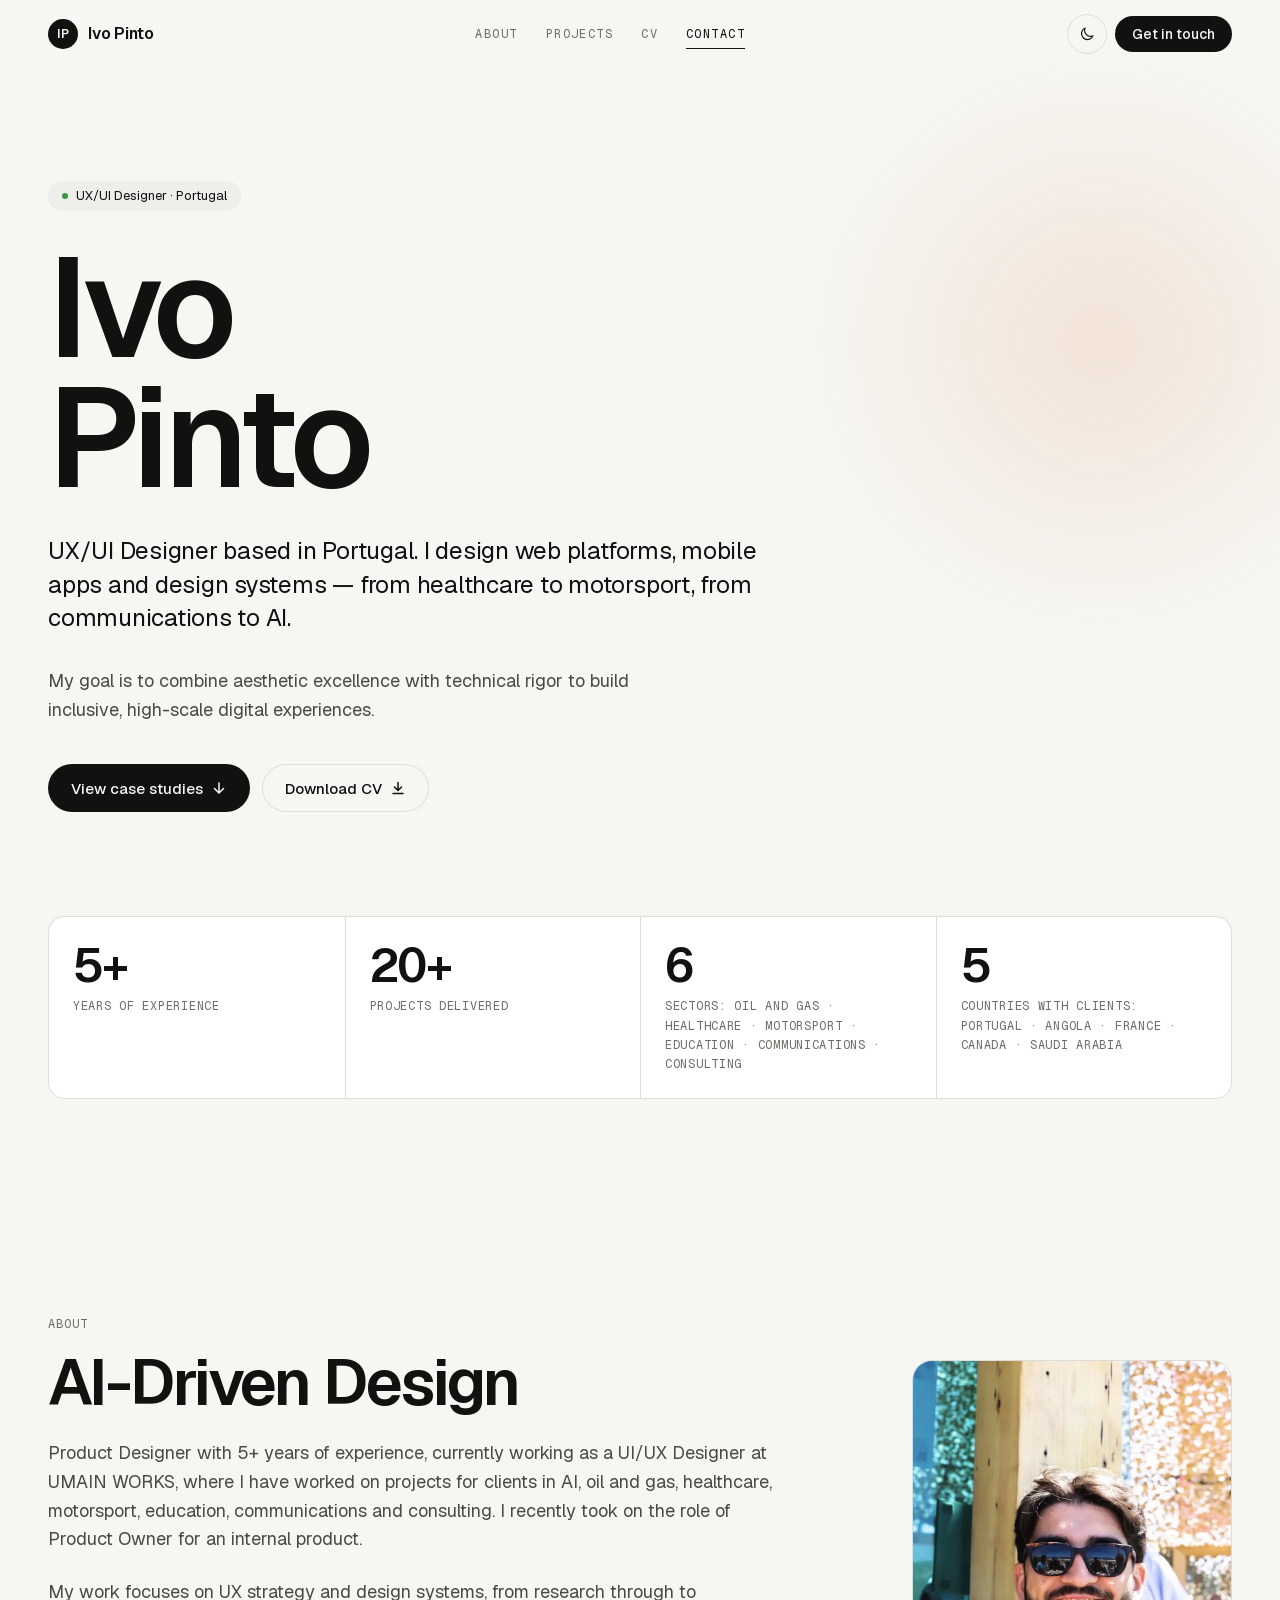
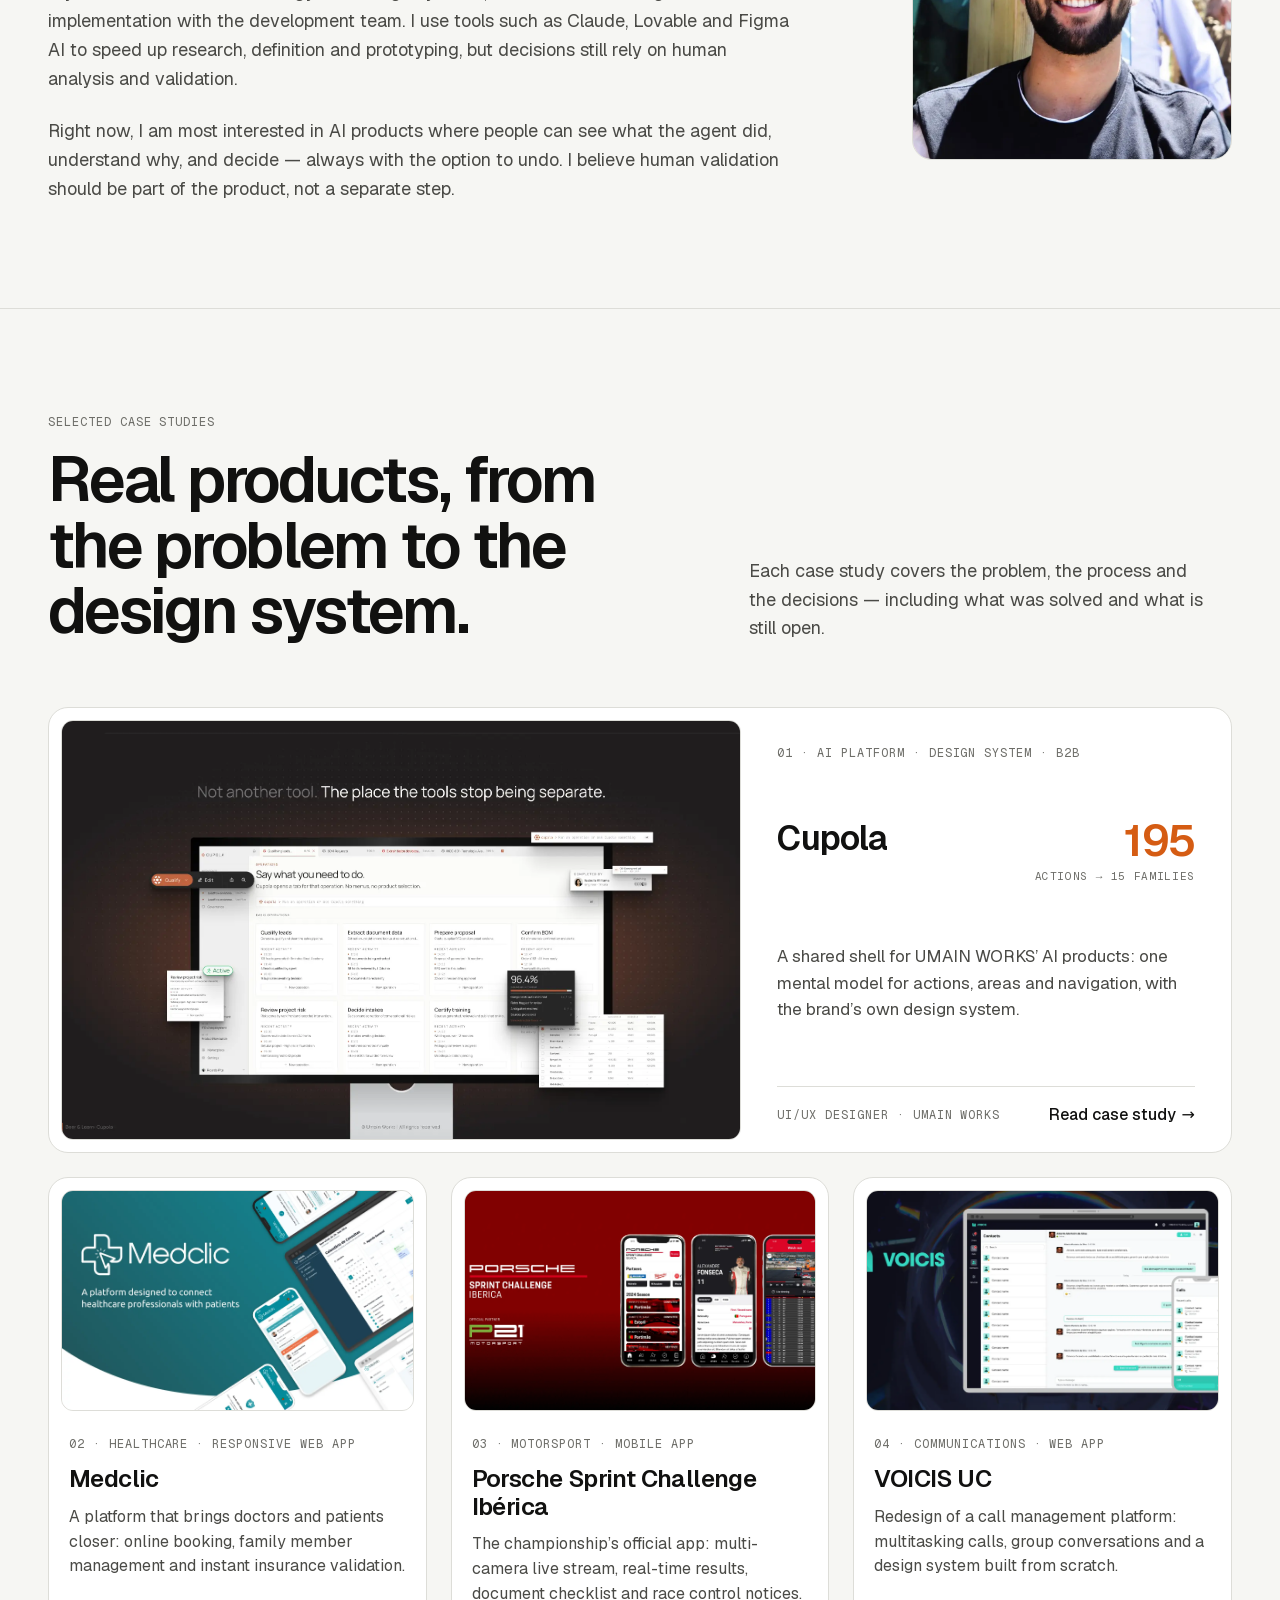
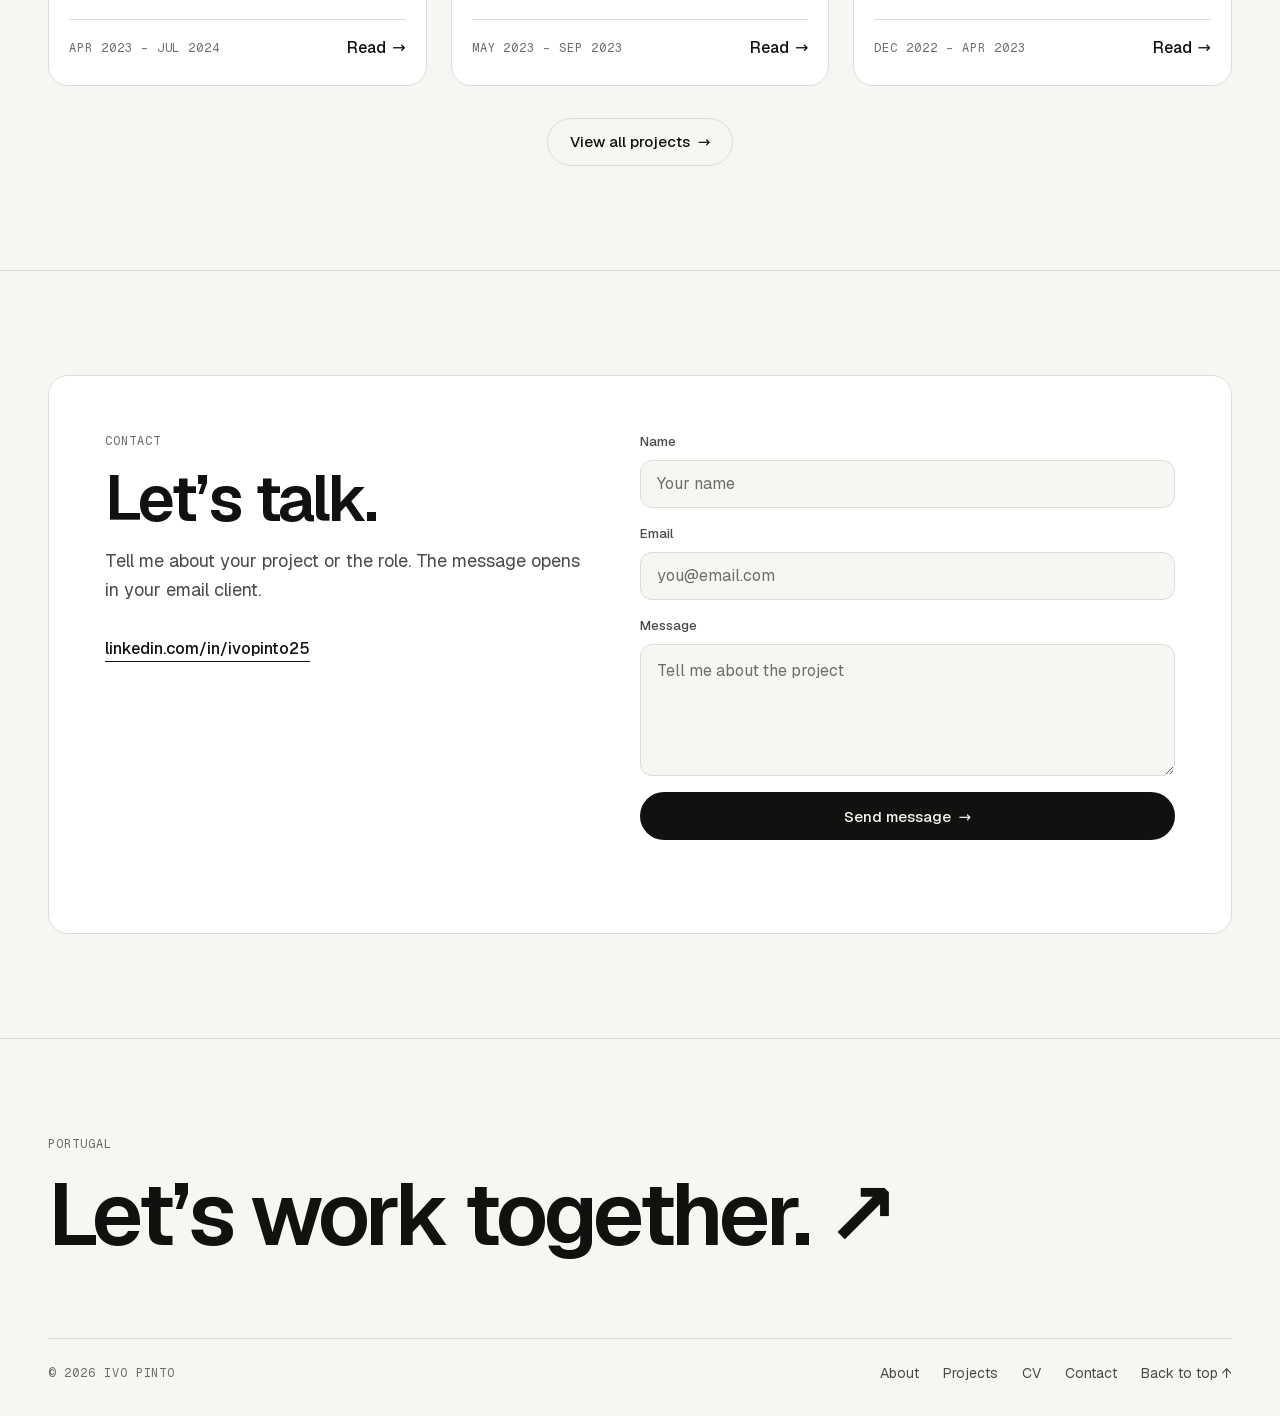
==== commit 6aca5d8f: "Remove email placeholder from the contact section Co-Authored-By: Claude Opus 5.5 <noreply@anthropic" ====
--- a/index.html
+++ b/index.html
@@ -192,9 +192,7 @@
             <p class="eyebrow">Contact</p>
             <h2 class="h1" id="contacto-title">Let’s talk.</h2>
             <p class="body-lg">Tell me about your project or the role. The message opens in your email client.</p>
-            <!-- EDITAR: substituir pelos teus links reais -->
             <ul class="contact__list">
-              <li><a href="#" data-placeholder>[ADD EMAIL]</a></li>
               <li><a href="https://www.linkedin.com/in/ivopinto25" target="_blank" rel="noopener">linkedin.com/in/ivopinto25<span class="sr-only"> (opens in a new tab)</span></a></li>
             </ul>
           </div>
